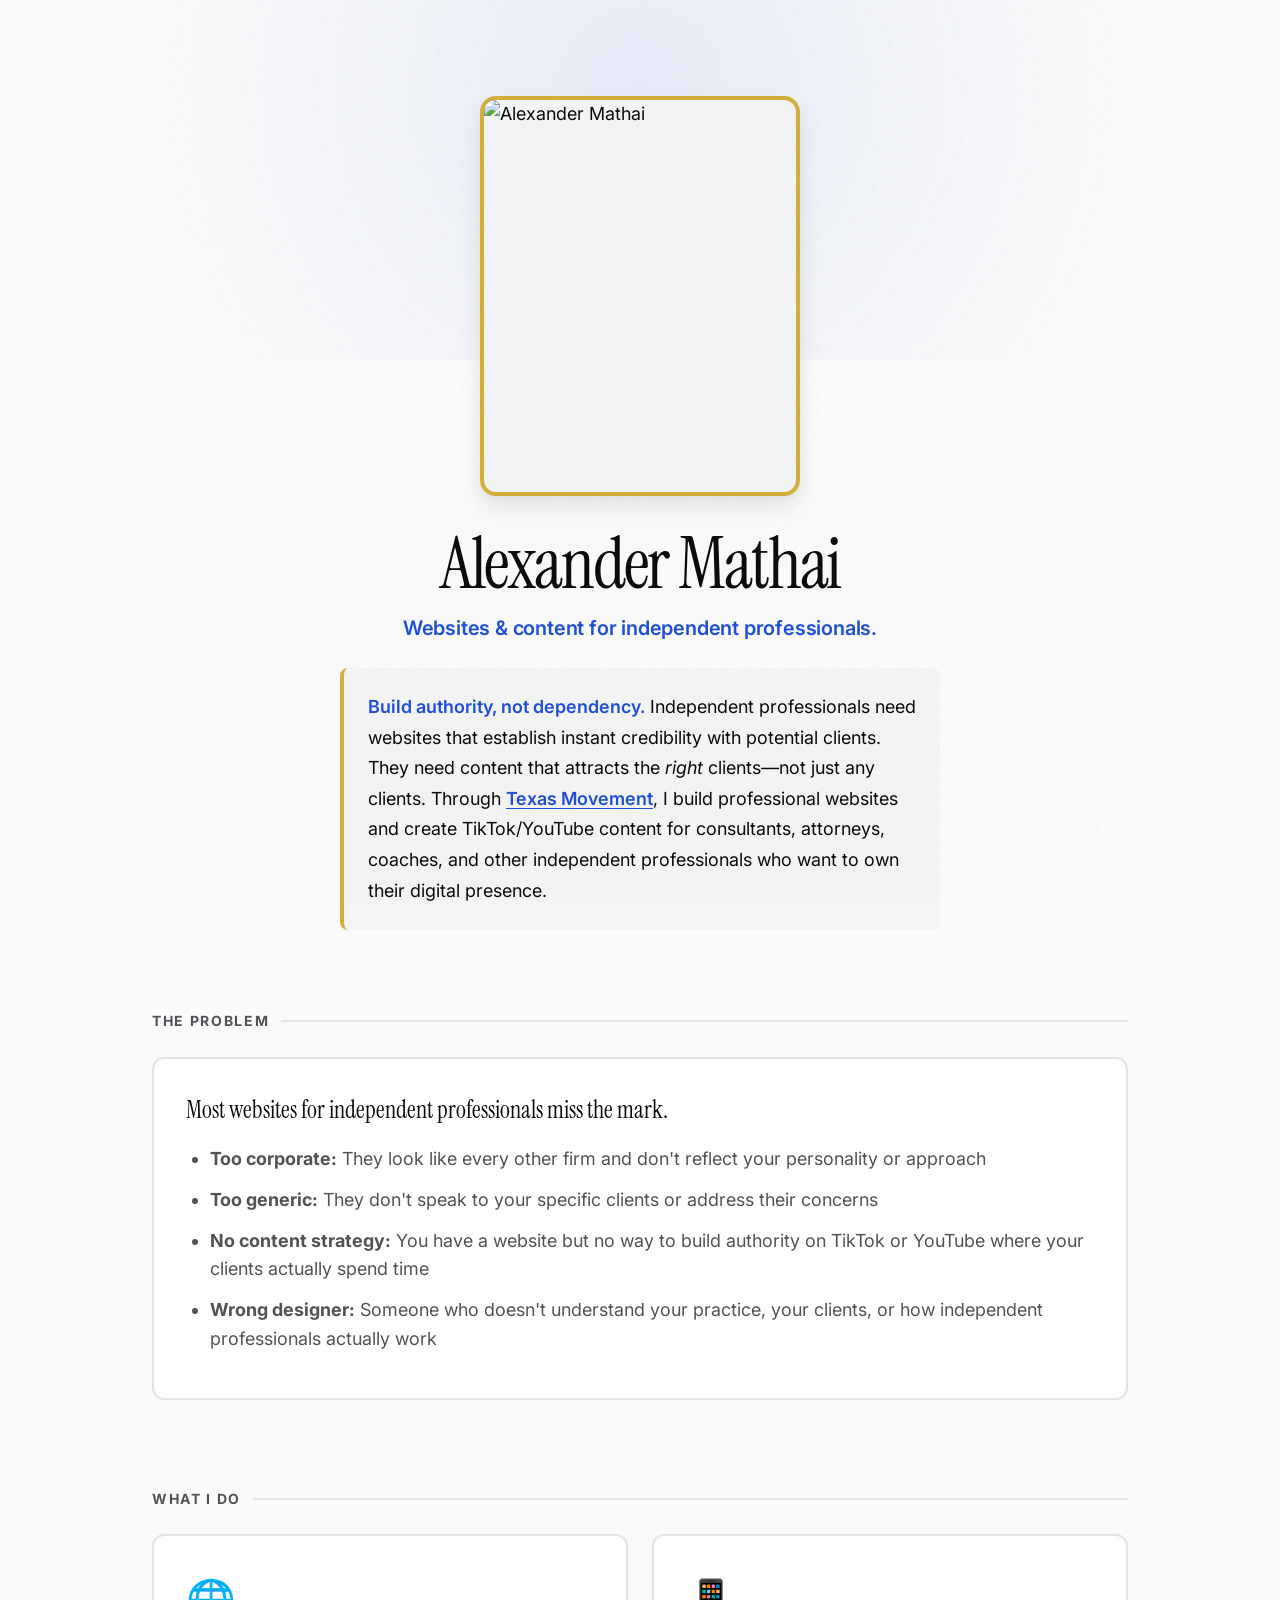
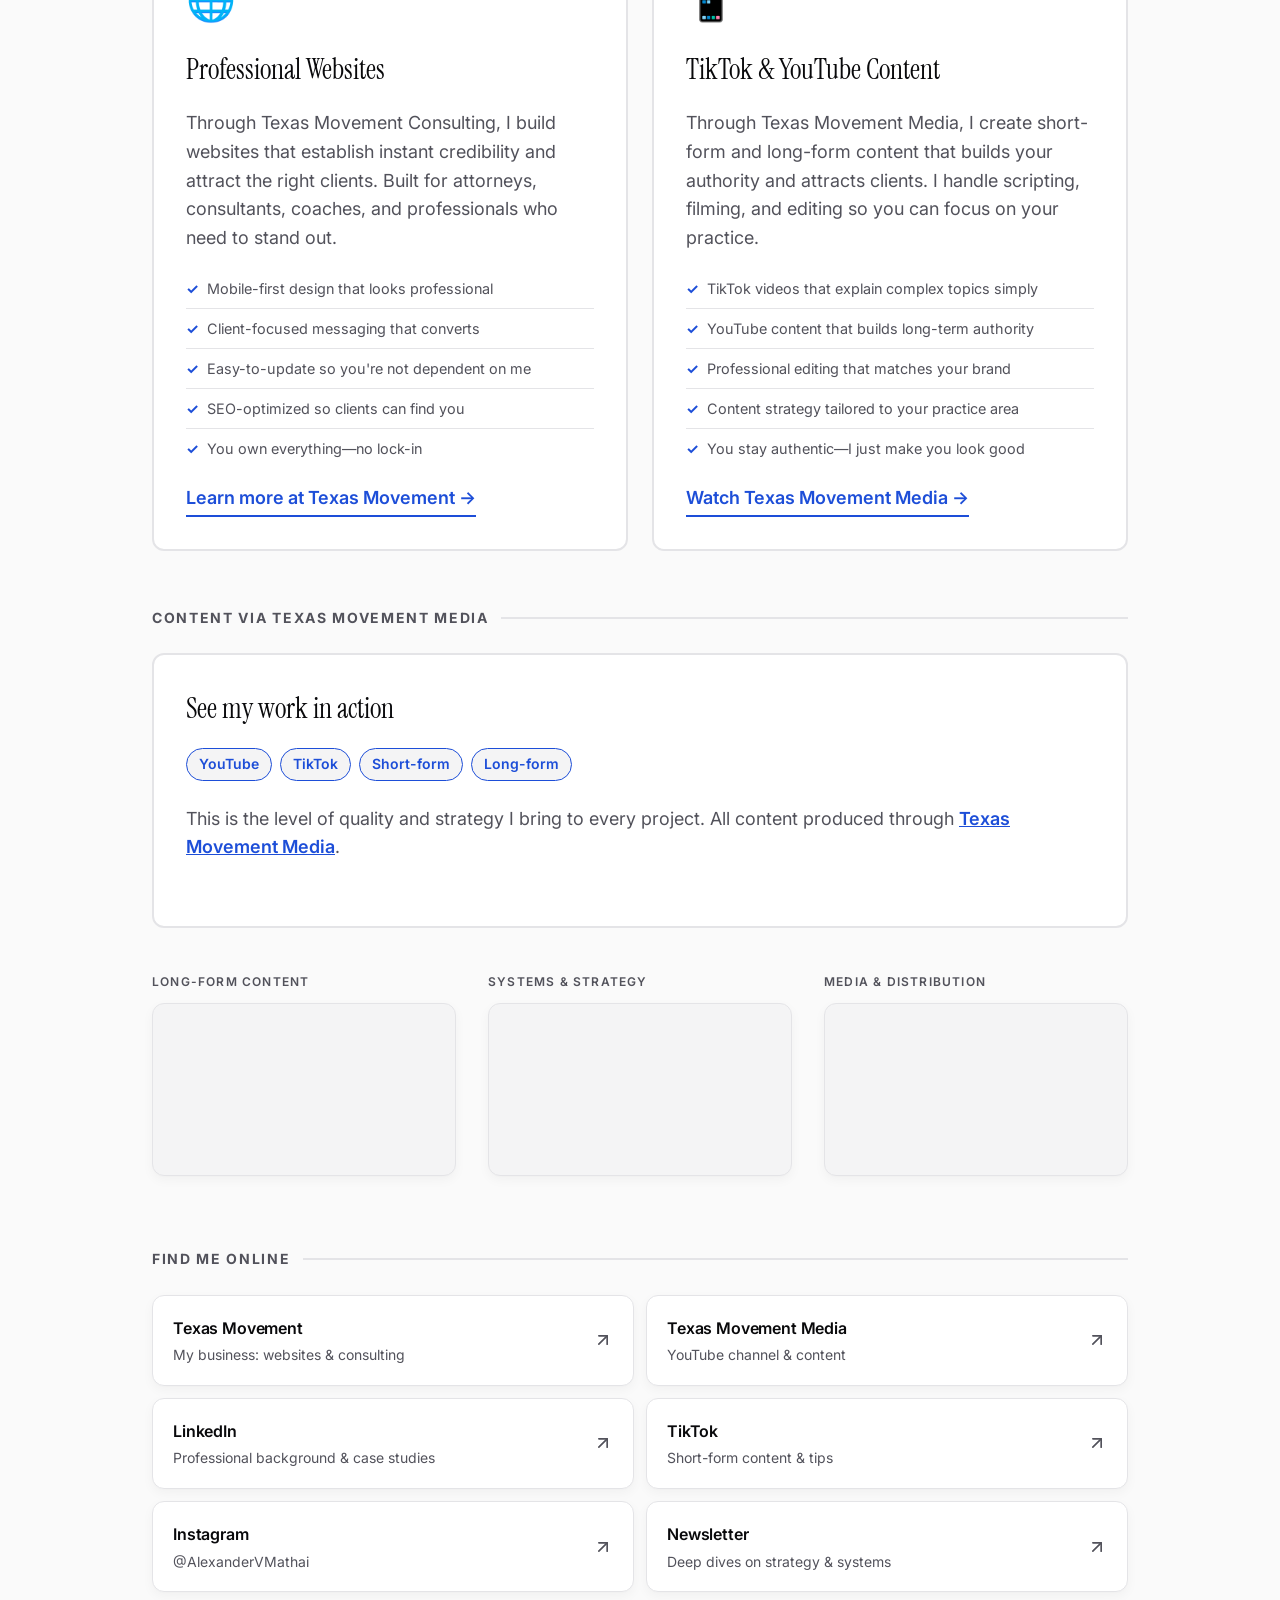
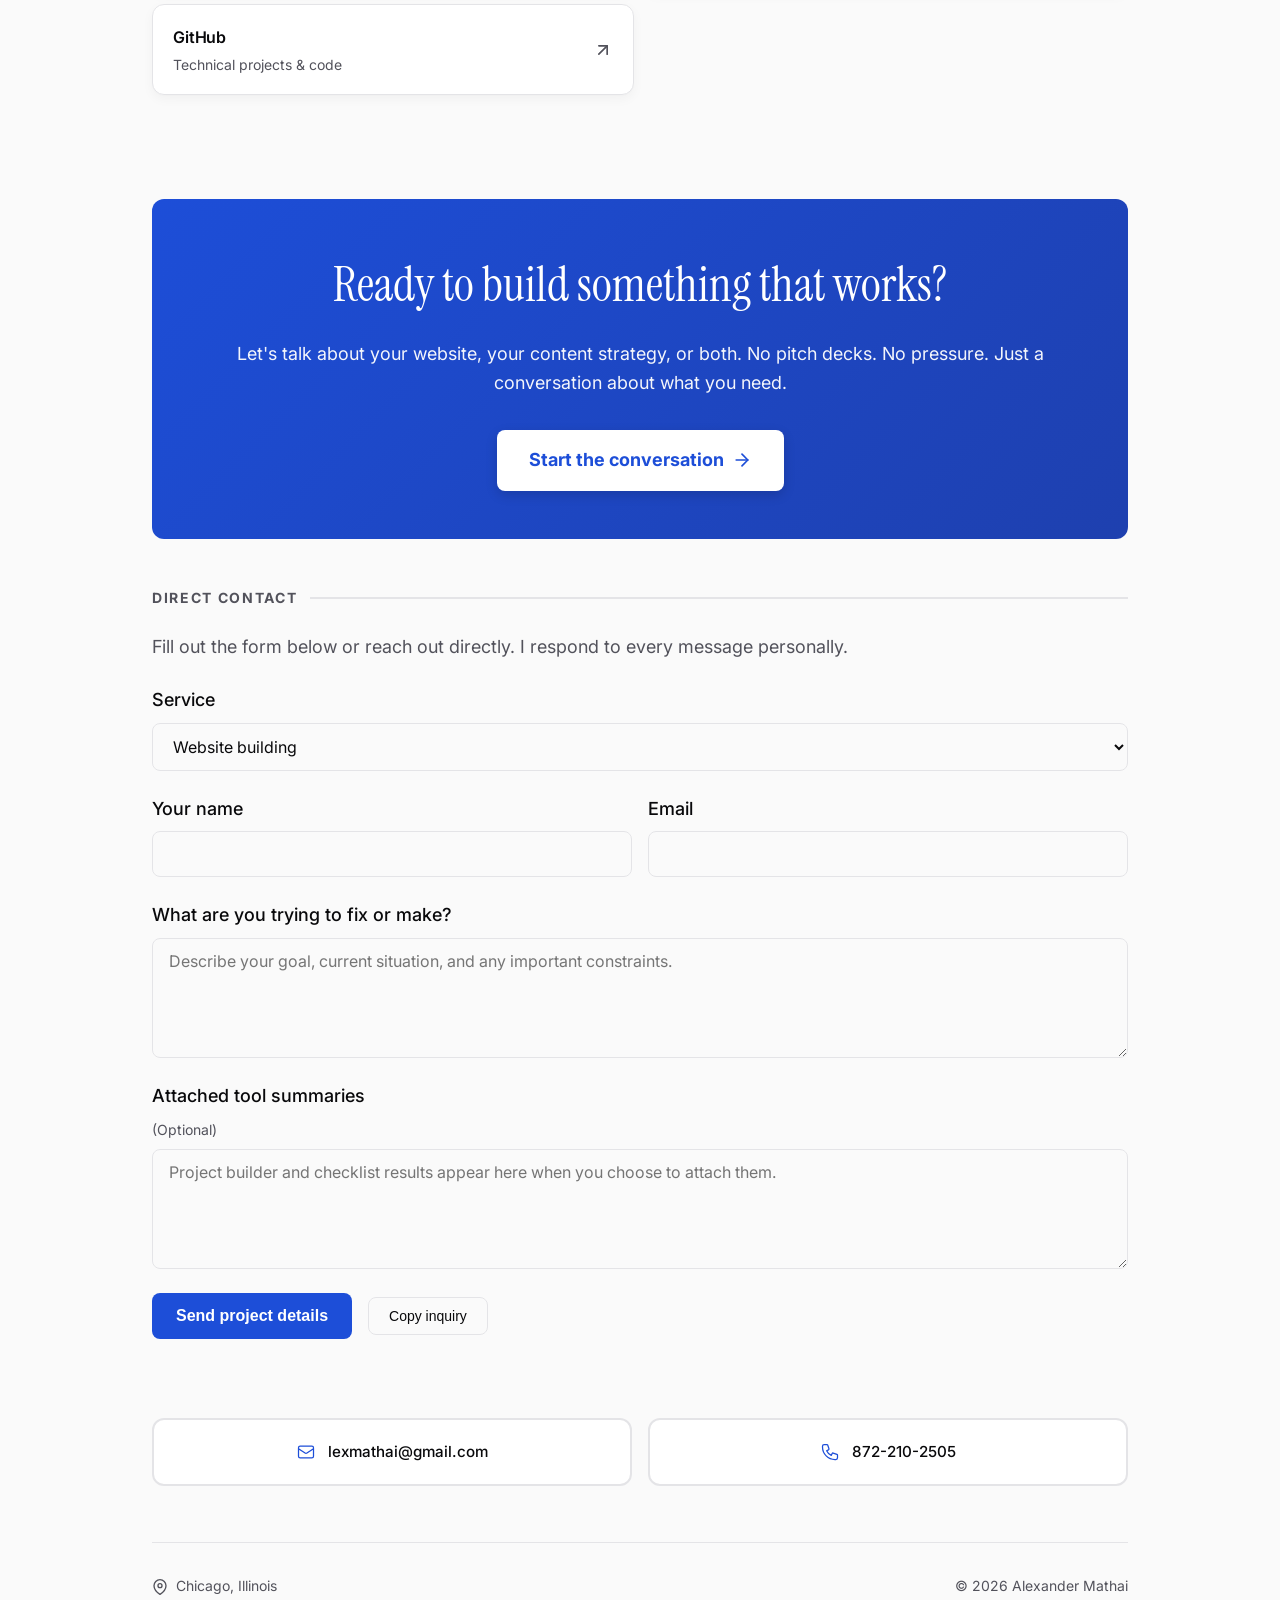
==== index.html @ e0596a89 "Update index.html" ====
<!doctype html>
<html lang="en">
<head>
  <meta charset="utf-8">
  <meta name="viewport" content="width=device-width, initial-scale=1.0, maximum-scale=5.0">
  <title>Alexander Mathai | Websites & Content for Independent Professionals</title>
  <meta name="description" content="I build websites and create TikTok/YouTube content for independent professionals who want to attract the right clients and build authentic authority online.">
  <link rel="canonical" href="https://alexandermathai.com/">
  
  <!-- Theme Colors -->
  <meta name="theme-color" content="#f4f4f5" media="(prefers-color-scheme: light)">
  <meta name="theme-color" content="#09090b" media="(prefers-color-scheme: dark)">

  <!-- Open Graph / Facebook -->
  <meta property="og:type" content="profile">
  <meta property="og:title" content="Alexander Mathai | Websites & Content for Independent Professionals">
  <meta property="og:description" content="I help independent professionals build credible websites and create content that attracts the right clients.">
  <meta property="og:url" content="https://alexandermathai.com/">
  <meta property="og:image" content="https://alexandermathai.com/images/og-image.jpg">
  <meta property="profile:first_name" content="Alexander">
  <meta property="profile:last_name" content="Mathai">
  
  <!-- Twitter -->
  <meta name="twitter:card" content="summary_large_image">
  <meta name="twitter:title" content="Alexander Mathai | Websites & Content for Independent Professionals">
  <meta name="twitter:description" content="I help independent professionals build credible websites and create content that attracts the right clients.">
  <meta name="twitter:image" content="https://alexandermathai.com/images/og-image.jpg">

  <!-- Favicon -->
  <link rel="icon" type="image/svg+xml" href="data:image/svg+xml,%3Csvg xmlns='http://www.w3.org/2000/svg' viewBox='0 0 64 64'%3E%3Crect width='64' height='64' fill='%231d4ed8'/%3E%3Ctext x='32' y='46' font-size='40' text-anchor='middle' fill='white' font-family='Georgia,serif'%3EA%3C/text%3E%3C/svg%3E">

  <!-- Premium Typography -->
  <link rel="preconnect" href="https://fonts.googleapis.com">
  <link rel="preconnect" href="https://fonts.gstatic.com" crossorigin>
  <link href="https://fonts.googleapis.com/css2?family=Instrument+Serif:ital@0;1&family=Inter:wght@400;500;600;700&display=swap" rel="stylesheet">

  <!-- JSON-LD Structured Data for SEO -->
  <script type="application/ld+json">
  {
    "@context": "https://schema.org",
    "@type": "Person",
    "name": "Alexander Mathai",
    "alternateName": "Lex Mathai",
    "jobTitle": "Web Designer & Content Creator",
    "worksFor": {
      "@type": "Organization",
      "name": "Texas Movement International",
      "url": "https://texasmovement.com/"
    },
    "description": "I build websites and create TikTok/YouTube content for independent professionals who want to own their digital presence.",
    "email": "mailto:lexmathai@gmail.com",
    "telephone": "+1-872-210-2505",
    "url": "https://alexandermathai.com/",
    "image": "https://alexandermathai.com/images/headshot.jpg",
    "sameAs": [
      "https://texasmovement.com/",
      "https://www.linkedin.com/in/alexandermathai",
      "https://github.com/lexmathai",
      "https://www.instagram.com/AlexanderVMathai",
      "https://www.tiktok.com/@AlexanderVMathai",
      "https://www.youtube.com/@TexasMovementMedia",
      "https://texasmovement.substack.com"
    ],
    "knowsAbout": ["Web Design", "Content Creation", "TikTok", "YouTube", "Professional Branding", "Digital Strategy"],
    "address": {
      "@type": "PostalAddress",
      "addressLocality": "Chicago",
      "addressRegion": "Illinois",
      "addressCountry": "US"
    }
  }
  </script>

  <style>
    :root {
      color-scheme: light dark;
      --bg: #fafafa;
      --bg-subtle: #f4f4f5;
      --ink: #09090b;
      --muted: #52525b;
      --accent: #1d4ed8;
      --accent-glow: rgba(29, 78, 216, 0.08);
      --rule: #e4e4e7;
      --card-bg: #ffffff;
      --shadow: 0 1px 2px rgba(0,0,0,0.02), 0 4px 12px rgba(0,0,0,0.04);
      --shadow-hover: 0 4px 8px rgba(0,0,0,0.04), 0 12px 24px rgba(0,0,0,0.08);
      --gold: #d4af37;
      --success: #16a34a;
      --error: #dc2626;
    }

    @media (prefers-color-scheme: dark) {
      :root {
        --bg: #09090b;
        --bg-subtle: #18181b;
        --ink: #fafafa;
        --muted: #a1a1aa;
        --accent: #3b82f6;
        --accent-glow: rgba(59, 130, 246, 0.15);
        --rule: #27272a;
        --card-bg: #18181b;
        --shadow: 0 1px 2px rgba(0,0,0,0.2), 0 4px 12px rgba(0,0,0,0.4);
        --shadow-hover: 0 4px 8px rgba(0,0,0,0.3), 0 12px 24px rgba(0,0,0,0.5);
        --success: #22c55e;
        --error: #ef4444;
      }
    }

    * { box-sizing: border-box; }
    
    html { 
      -webkit-text-size-adjust: 100%; 
      scroll-behavior: smooth; 
    }
    
    body {
      margin: 0;
      background: var(--bg);
      color: var(--ink);
      font-family: 'Inter', system-ui, -apple-system, sans-serif;
      font-size: 1.125rem;
      line-height: 1.6;
      -webkit-font-smoothing: antialiased;
      -moz-osx-font-smoothing: grayscale;
      position: relative;
    }

    body::before {
      content: "";
      position: fixed;
      top: -20%;
      left: 50%;
      transform: translateX(-50%);
      width: 100vw;
      height: 60vh;
      background: radial-gradient(circle at center, var(--accent-glow) 0%, transparent 70%);
      pointer-events: none;
      z-index: -2;
    }

    body::after {
      content: "";
      position: fixed;
      top: 0;
      left: 0;
      width: 100%;
      height: 100%;
      background-image: url("data:image/svg+xml,%3Csvg viewBox='0 0 200 200' xmlns='http://www.w3.org/2000/svg'%3E%3Cfilter id='noiseFilter'%3E%3CfeTurbulence type='fractalNoise' baseFrequency='0.8' numOctaves='3' stitchTiles='stitch'/%3E%3C/filter%3E%3Crect width='100%25' height='100%25' filter='url(%23noiseFilter)'/%3E%3C/svg%3E");
      pointer-events: none;
      z-index: 9999;
      opacity: 0.035;
    }

    main {
      max-width: 64rem;
      min-height: 100svh;
      margin: 0 auto;
      padding: clamp(3rem, 10vw, 6rem) 1.5rem 4rem;
      display: flex;
      flex-direction: column;
    }

    .profile-photo-container {
      margin-bottom: 2rem;
      display: flex;
      justify-content: center;
    }

    .profile-photo {
      width: 320px;
      height: 400px;
      object-fit: cover;
      border-radius: 16px;
      box-shadow: var(--shadow-hover);
      border: 4px solid var(--gold);
      transition: transform 0.3s ease, border-color 0.3s ease;
      background: var(--bg-subtle);
    }

    .profile-photo:hover {
      transform: translateY(-5px);
      border-color: var(--accent);
    }

    .animate-in {
      opacity: 0;
      transform: translateY(24px);
      animation: fadeInUp 0.8s cubic-bezier(0.2, 0.8, 0.2, 1) forwards;
    }
    .delay-1 { animation-delay: 0.1s; }
    .delay-2 { animation-delay: 0.2s; }
    .delay-3 { animation-delay: 0.3s; }
    .delay-4 { animation-delay: 0.4s; }

    @keyframes fadeInUp {
      to {
        opacity: 1;
        transform: translateY(0);
      }
    }

    header { margin-bottom: 3rem; text-align: center; }
    
    h1 {
      margin: 0 0 0.75rem;
      font-family: 'Instrument Serif', Georgia, serif;
      font-size: clamp(3rem, 10vw, 4.5rem);
      line-height: 1;
      letter-spacing: -0.03em;
      font-weight: 400;
      color: var(--ink);
    }
    
    .tagline { 
      margin: 0 auto 1.5rem; 
      color: var(--accent); 
      font-weight: 600;
      font-size: 1.25rem;
      letter-spacing: -0.01em;
      max-width: 600px;
    }
    
    .intro { 
      position: relative;
      padding: 1.5rem;
      border-left: 4px solid var(--gold);
      margin: 0 auto 2rem;
      color: var(--ink);
      font-size: 1.125rem;
      line-height: 1.7;
      max-width: 600px;
      text-align: left;
      background: var(--bg-subtle);
      border-radius: 8px;
    }
    
    .intro strong {
      color: var(--accent);
      font-weight: 600;
    }
    
    .intro a {
      color: var(--accent);
      font-weight: 600;
      text-decoration: underline;
      text-underline-offset: 3px;
    }
    
    section { margin-bottom: 3.5rem; }
    
    .section-title {
      font-family: 'Inter', system-ui, -apple-system, sans-serif;
      font-size: 0.875rem;
      text-transform: uppercase;
      letter-spacing: 0.12em;
      color: var(--muted);
      margin: 0 0 1.5rem;
      font-weight: 700;
      display: flex;
      align-items: center;
      gap: 0.75rem;
    }
    
    .section-title::after {
      content: "";
      flex: 1;
      height: 2px;
      background: var(--rule);
    }
    
    .problem-statement {
      background: var(--card-bg);
      border: 2px solid var(--rule);
      border-radius: 12px;
      padding: 2rem;
      margin-bottom: 2rem;
    }
    
    .problem-statement h3 {
      margin: 0 0 1rem;
      font-size: 1.5rem;
      font-family: 'Instrument Serif', Georgia, serif;
      font-weight: 400;
    }
    
    .problem-statement ul {
      margin: 0;
      padding-left: 1.5rem;
      color: var(--muted);
    }
    
    .problem-statement li {
      margin-bottom: 0.75rem;
      line-height: 1.6;
    }

    .link-group {
      display: flex;
      flex-direction: column;
      gap: 0.75rem;
    }

    @media (min-width: 640px) {
      .social-grid {
        display: grid;
        grid-template-columns: repeat(2, 1fr);
        gap: 0.75rem;
      }
    }
    
    .link-card {
      position: relative;
      display: flex;
      align-items: center;
      justify-content: space-between;
      background: var(--card-bg);
      border: 1px solid var(--rule);
      border-radius: 12px;
      padding: 1.25rem;
      text-decoration: none;
      color: var(--ink);
      box-shadow: var(--shadow);
      transition: all 0.3s cubic-bezier(0.25, 0.46, 0.45, 0.94);
      overflow: hidden;
    }
    
    .link-card::before {
      content: "";
      position: absolute;
      top: 0;
      left: 0;
      width: 100%;
      height: 100%;
      background: linear-gradient(90deg, transparent, rgba(255,255,255,0.04), transparent);
      transform: translateX(-100%);
      transition: transform 0.6s ease;
    }
    
    .link-card:hover {
      transform: translateY(-3px);
      border-color: var(--accent);
      box-shadow: var(--shadow-hover);
    }
    
    .link-card:hover::before {
      transform: translateX(100%);
    }
    
    .link-card:focus-visible {
      outline: 2px solid var(--accent);
      outline-offset: 3px;
    }
    
    .link-card-content {
      display: flex;
      flex-direction: column;
      gap: 0.25rem;
    }
    
    .link-card-title {
      font-weight: 600;
      font-size: 1rem;
      letter-spacing: -0.01em;
    }
    
    .link-card-desc {
      font-size: 0.875rem;
      color: var(--muted);
      line-height: 1.4;
    }
    
    .link-card-arrow {
      color: var(--muted);
      transition: all 0.3s cubic-bezier(0.25, 0.46, 0.45, 0.94);
      flex-shrink: 0;
    }
    
    .link-card:hover .link-card-arrow {
      color: var(--accent);
      transform: translate(4px, -4px);
    }

    /* Services Grid */
    .services-grid {
      display: grid;
      grid-template-columns: 1fr;
      gap: 1.5rem;
    }

    @media (min-width: 768px) {
      .services-grid {
        grid-template-columns: repeat(2, 1fr);
      }
    }

    .service-card {
      background: var(--card-bg);
      border: 2px solid var(--rule);
      border-radius: 12px;
      padding: 2rem;
      transition: all 0.3s ease;
    }

    .service-card:hover {
      border-color: var(--accent);
      transform: translateY(-4px);
      box-shadow: var(--shadow-hover);
    }

    .service-icon {
      font-size: 2.5rem;
      margin-bottom: 1rem;
    }

    .service-card h3 {
      font-family: 'Instrument Serif', Georgia, serif;
      font-size: 1.75rem;
      margin: 0 0 1rem;
      color: var(--ink);
      font-weight: 400;
    }

    .service-card p {
      color: var(--muted);
      line-height: 1.6;
      margin: 0 0 1rem;
    }

    .service-features {
      list-style: none;
      padding: 0;
      margin: 1rem 0 0;
    }

    .service-features li {
      padding: 0.5rem 0;
      border-bottom: 1px solid var(--rule);
      font-size: 0.9rem;
      color: var(--muted);
      display: flex;
      align-items: flex-start;
      gap: 0.5rem;
    }

    .service-features li:last-child {
      border-bottom: none;
    }

    .service-features li::before {
      content: "✓";
      color: var(--accent);
      font-weight: 700;
      flex-shrink: 0;
    }

    .service-link {
      display: inline-block;
      margin-top: 1rem;
      color: var(--accent);
      font-weight: 600;
      text-decoration: none;
      border-bottom: 2px solid var(--accent);
      padding-bottom: 2px;
      transition: all 0.2s ease;
    }

    .service-link:hover {
      color: var(--ink);
      border-color: var(--ink);
    }

    /* Content Showcase */
    .content-showcase {
      background: var(--card-bg);
      border: 2px solid var(--rule);
      border-radius: 12px;
      padding: 2rem;
      margin-bottom: 2rem;
    }

    .content-showcase h3 {
      font-family: 'Instrument Serif', Georgia, serif;
      font-size: 1.75rem;
      margin: 0 0 1rem;
      font-weight: 400;
    }

    .platform-tags {
      display: flex;
      gap: 0.5rem;
      flex-wrap: wrap;
      margin-bottom: 1.5rem;
    }

    .platform-tag {
      background: var(--bg-subtle);
      color: var(--accent);
      padding: 0.25rem 0.75rem;
      border-radius: 20px;
      font-size: 0.875rem;
      font-weight: 600;
      border: 1px solid var(--accent);
    }

    /* Playlist Grid Styles */
    .playlist-grid {
      display: grid;
      grid-template-columns: 1fr;
      gap: 2rem;
      margin-bottom: 1rem;
    }

    @media (min-width: 900px) {
      .playlist-grid {
        grid-template-columns: repeat(3, 1fr);
      }
    }

    .playlist-card {
      display: flex;
      flex-direction: column;
    }

    .archive-label {
      font-size: 0.75rem;
      text-transform: uppercase;
      letter-spacing: 0.1em;
      color: var(--muted);
      font-weight: 600;
      margin-bottom: 0.75rem;
    }

    .video-wrapper {
      position: relative;
      padding-bottom: 56.25%;
      height: 0;
      overflow: hidden;
      border: 1px solid var(--rule);
      border-radius: 12px;
      background: var(--bg-subtle);
      box-shadow: var(--shadow);
    }

    .video-wrapper iframe {
      position: absolute;
      top: 0;
      left: 0;
      width: 100%;
      height: 100%;
      border: 0;
    }

    .contact-grid {
      display: grid;
      grid-template-columns: 1fr;
      gap: 1rem;
    }
    
    @media (min-width: 480px) {
      .contact-grid {
        grid-template-columns: 1fr 1fr;
      }
    }
    
    .contact-item {
      display: flex;
      align-items: center;
      justify-content: center;
      gap: 0.75rem;
      background: var(--card-bg);
      border: 2px solid var(--rule);
      border-radius: 12px;
      padding: 1.25rem 1rem;
      text-decoration: none;
      color: var(--ink);
      font-size: 0.95rem;
      font-weight: 500;
      transition: all 0.2s ease;
      text-align: center;
    }
    
    .contact-item:hover {
      border-color: var(--accent);
      background: var(--bg-subtle);
      transform: translateY(-2px);
      box-shadow: var(--shadow);
    }
    
    .contact-item svg {
      width: 20px;
      height: 20px;
      color: var(--accent);
      flex-shrink: 0;
    }

    .cta-section {
      background: linear-gradient(135deg, var(--accent), #1e40af);
      color: white;
      border-radius: 12px;
      padding: 3rem 2rem;
      text-align: center;
      margin: 3rem 0;
    }

    .cta-section h2 {
      font-family: 'Instrument Serif', Georgia, serif;
      font-size: clamp(2rem, 6vw, 3rem);
      margin: 0 0 1rem;
      font-weight: 400;
    }

    .cta-section p {
      font-size: 1.125rem;
      margin: 0 0 2rem;
      opacity: 0.95;
    }

    .cta-button {
      display: inline-flex;
      align-items: center;
      justify-content: center;
      gap: 0.5rem;
      background: white;
      color: var(--accent);
      padding: 1rem 2rem;
      border-radius: 8px;
      text-decoration: none;
      font-weight: 700;
      font-size: 1.125rem;
      transition: all 0.3s ease;
      box-shadow: 0 4px 12px rgba(0,0,0,0.15);
    }

    .cta-button:hover {
      transform: translateY(-2px);
      box-shadow: 0 6px 20px rgba(0,0,0,0.25);
    }

    footer { 
      margin-top: auto; 
      padding-top: 2rem;
      border-top: 1px solid var(--rule);
      color: var(--muted); 
      font-size: 0.875rem;
      display: flex;
      justify-content: space-between;
      align-items: center;
      flex-wrap: wrap;
      gap: 1rem;
    }
    
    footer span {
      display: flex;
      align-items: center;
      gap: 0.5rem;
    }

    /* Form specific styles */
    form {
      display: grid;
      gap: 1.5rem;
      max-width: 100%;
    }
    
    label {
      display: grid;
      gap: 0.5rem;
      font-weight: 500;
      color: var(--ink);
    }
    
    input, select, textarea {
      width: 100%;
      padding: 0.75rem 1rem;
      border: 1px solid var(--rule);
      border-radius: 8px;
      background: var(--bg);
      color: var(--ink);
      font-family: inherit;
      font-size: 1rem;
      transition: border-color 0.2s ease, box-shadow 0.2s ease;
    }
    
    input:focus, select:focus, textarea:focus {
      outline: none;
      border-color: var(--accent);
      box-shadow: 0 0 0 3px var(--accent-glow);
    }
    
    textarea {
      min-height: 120px;
      resize: vertical;
    }

    button[type="submit"] {
      padding: 0.875rem 1.5rem;
      background: var(--accent);
      color: white;
      border: none;
      border-radius: 8px;
      font-weight: 600;
      font-size: 1rem;
      cursor: pointer;
      transition: background 0.2s ease, transform 0.1s ease;
    }

    button[type="submit"]:hover:not(:disabled) {
      background: #1e40af;
    }

    button[type="submit"]:active:not(:disabled) {
      transform: translateY(1px);
    }

    button[type="submit"]:disabled {
      opacity: 0.7;
      cursor: not-allowed;
    }

    .btn-secondary {
      padding: 0.625rem 1.25rem;
      background: transparent;
      color: var(--ink);
      border: 1px solid var(--rule);
      border-radius: 8px;
      font-weight: 500;
      font-size: 0.875rem;
      cursor: pointer;
      transition: all 0.2s ease;
    }

    .btn-secondary:hover {
      background: var(--bg-subtle);
      border-color: var(--muted);
    }
  </style>
</head>
<body>
<main>
  <div class="profile-photo-container animate-in delay-1">
    <img src="images/headshot-1.jpg" alt="Alexander Mathai" class="profile-photo">
  </div>

  <header class="animate-in delay-2">
    <h1>Alexander Mathai</h1>
    <p class="tagline">Websites & content for independent professionals.</p>
    <div class="intro">
      <strong>Build authority, not dependency.</strong> Independent professionals need websites that establish instant credibility with potential clients. They need content that attracts the <em>right</em> clients—not just any clients. Through <a href="https://texasmovement.com">Texas Movement</a>, I build professional websites and create TikTok/YouTube content for consultants, attorneys, coaches, and other independent professionals who want to own their digital presence.
    </div>
  </header>

  <section class="animate-in delay-3">
    <h2 class="section-title">The Problem</h2>
    <div class="problem-statement">
      <h3>Most websites for independent professionals miss the mark.</h3>
      <ul>
        <li><strong>Too corporate:</strong> They look like every other firm and don't reflect your personality or approach</li>
        <li><strong>Too generic:</strong> They don't speak to your specific clients or address their concerns</li>
        <li><strong>No content strategy:</strong> You have a website but no way to build authority on TikTok or YouTube where your clients actually spend time</li>
        <li><strong>Wrong designer:</strong> Someone who doesn't understand your practice, your clients, or how independent professionals actually work</li>
      </ul>
    </div>
  </section>

  <section class="animate-in delay-3">
    <h2 class="section-title">What I Do</h2>
    <div class="services-grid">
      <div class="service-card">
        <div class="service-icon">🌐</div>
        <h3>Professional Websites</h3>
        <p>Through Texas Movement Consulting, I build websites that establish instant credibility and attract the right clients. Built for attorneys, consultants, coaches, and professionals who need to stand out.</p>
        <ul class="service-features">
          <li>Mobile-first design that looks professional</li>
          <li>Client-focused messaging that converts</li>
          <li>Easy-to-update so you're not dependent on me</li>
          <li>SEO-optimized so clients can find you</li>
          <li>You own everything—no lock-in</li>
        </ul>
        <a href="https://texasmovement.com" class="service-link" target="_blank" rel="noopener noreferrer">Learn more at Texas Movement →</a>
      </div>

      <div class="service-card">
        <div class="service-icon">📱</div>
        <h3>TikTok & YouTube Content</h3>
        <p>Through Texas Movement Media, I create short-form and long-form content that builds your authority and attracts clients. I handle scripting, filming, and editing so you can focus on your practice.</p>
        <ul class="service-features">
          <li>TikTok videos that explain complex topics simply</li>
          <li>YouTube content that builds long-term authority</li>
          <li>Professional editing that matches your brand</li>
          <li>Content strategy tailored to your practice area</li>
          <li>You stay authentic—I just make you look good</li>
        </ul>
        <a href="https://www.youtube.com/@TexasMovementMedia" class="service-link" target="_blank" rel="noopener noreferrer">Watch Texas Movement Media →</a>
      </div>
    </div>
  </section>

  <section class="animate-in delay-3">
    <h2 class="section-title">Content via Texas Movement Media</h2>
    <div class="content-showcase">
      <h3>See my work in action</h3>
      <div class="platform-tags">
        <span class="platform-tag">YouTube</span>
        <span class="platform-tag">TikTok</span>
        <span class="platform-tag">Short-form</span>
        <span class="platform-tag">Long-form</span>
      </div>
      <p style="color: var(--muted); margin-bottom: 2rem;">This is the level of quality and strategy I bring to every project. All content produced through <a href="https://www.youtube.com/@TexasMovementMedia" style="color: var(--accent); font-weight: 600;">Texas Movement Media</a>.</p>
    </div>
    
    <div class="playlist-grid">
      <div class="playlist-card">
        <p class="archive-label">Long-form Content</p>
        <div class="video-wrapper">
          <iframe 
            src="https://www.youtube-nocookie.com/embed/WvlaWG2Oi-k?list=PLfuA6emw6UmxLB43itgFOb0JnXdUwBAHV" 
            title="Long-form Content Examples" 
            frameborder="0" 
            allow="accelerometer; autoplay; clipboard-write; encrypted-media; gyroscope; picture-in-picture; web-share" 
            allowfullscreen 
            loading="lazy">
          </iframe>
        </div>
      </div>

      <div class="playlist-card">
        <p class="archive-label">Systems & Strategy</p>
        <div class="video-wrapper">
          <iframe 
            src="https://www.youtube-nocookie.com/embed/5u33Y2hljYY?list=PLfuA6emw6UmzTXWCqT2PDfU2r8285TBY8" 
            title="Systems & Strategy Content" 
            frameborder="0" 
            allow="accelerometer; autoplay; clipboard-write; encrypted-media; gyroscope; picture-in-picture; web-share" 
            allowfullscreen 
            loading="lazy">
          </iframe>
        </div>
      </div>

      <div class="playlist-card">
        <p class="archive-label">Media & Distribution</p>
        <div class="video-wrapper">
          <iframe 
            src="https://www.youtube-nocookie.com/embed/nWA1A1PN9rA?list=PLfuA6emw6UmzgkJlNTndJpLaRwHoRf_l2" 
            title="Media & Distribution Examples" 
            frameborder="0" 
            allow="accelerometer; autoplay; clipboard-write; encrypted-media; gyroscope; picture-in-picture; web-share" 
            allowfullscreen 
            loading="lazy">
          </iframe>
        </div>
      </div>
    </div>
  </section>

  <section class="animate-in delay-3">
    <h2 class="section-title">Find Me Online</h2>
    <div class="link-group social-grid">
      <a href="https://texasmovement.com" class="link-card" target="_blank" rel="noopener noreferrer" title="Texas Movement">
        <div class="link-card-content">
          <span class="link-card-title">Texas Movement</span>
          <span class="link-card-desc">My business: websites & consulting</span>
        </div>
        <svg class="link-card-arrow" xmlns="http://www.w3.org/2000/svg" width="20" height="20" viewBox="0 0 24 24" fill="none" stroke="currentColor" stroke-width="2" stroke-linecap="round" stroke-linejoin="round"><line x1="7" y1="17" x2="17" y2="7"></line><polyline points="7 7 17 7 17 17"></polyline></svg>
      </a>
      <a href="https://www.youtube.com/@TexasMovementMedia" class="link-card" target="_blank" rel="noopener noreferrer" title="Texas Movement Media">
        <div class="link-card-content">
          <span class="link-card-title">Texas Movement Media</span>
          <span class="link-card-desc">YouTube channel & content</span>
        </div>
        <svg class="link-card-arrow" xmlns="http://www.w3.org/2000/svg" width="20" height="20" viewBox="0 0 24 24" fill="none" stroke="currentColor" stroke-width="2" stroke-linecap="round" stroke-linejoin="round"><line x1="7" y1="17" x2="17" y2="7"></line><polyline points="7 7 17 7 17 17"></polyline></svg>
      </a>
      <a href="https://www.linkedin.com/in/alexandermathai" class="link-card" target="_blank" rel="noopener noreferrer" title="LinkedIn Profile">
        <div class="link-card-content">
          <span class="link-card-title">LinkedIn</span>
          <span class="link-card-desc">Professional background & case studies</span>
        </div>
        <svg class="link-card-arrow" xmlns="http://www.w3.org/2000/svg" width="20" height="20" viewBox="0 0 24 24" fill="none" stroke="currentColor" stroke-width="2" stroke-linecap="round" stroke-linejoin="round"><line x1="7" y1="17" x2="17" y2="7"></line><polyline points="7 7 17 7 17 17"></polyline></svg>
      </a>
      <a href="https://www.tiktok.com/@AlexanderVMathai" class="link-card" target="_blank" rel="noopener noreferrer" title="TikTok">
        <div class="link-card-content">
          <span class="link-card-title">TikTok</span>
          <span class="link-card-desc">Short-form content & tips</span>
        </div>
        <svg class="link-card-arrow" xmlns="http://www.w3.org/2000/svg" width="20" height="20" viewBox="0 0 24 24" fill="none" stroke="currentColor" stroke-width="2" stroke-linecap="round" stroke-linejoin="round"><line x1="7" y1="17" x2="17" y2="7"></line><polyline points="7 7 17 7 17 17"></polyline></svg>
      </a>
      <a href="https://www.instagram.com/AlexanderVMathai" class="link-card" target="_blank" rel="noopener noreferrer" title="Instagram">
        <div class="link-card-content">
          <span class="link-card-title">Instagram</span>
          <span class="link-card-desc">@AlexanderVMathai</span>
        </div>
        <svg class="link-card-arrow" xmlns="http://www.w3.org/2000/svg" width="20" height="20" viewBox="0 0 24 24" fill="none" stroke="currentColor" stroke-width="2" stroke-linecap="round" stroke-linejoin="round"><line x1="7" y1="17" x2="17" y2="7"></line><polyline points="7 7 17 7 17 17"></polyline></svg>
      </a>
      <a href="https://texasmovement.substack.com" class="link-card" target="_blank" rel="noopener noreferrer" title="Newsletter">
        <div class="link-card-content">
          <span class="link-card-title">Newsletter</span>
          <span class="link-card-desc">Deep dives on strategy & systems</span>
        </div>
        <svg class="link-card-arrow" xmlns="http://www.w3.org/2000/svg" width="20" height="20" viewBox="0 0 24 24" fill="none" stroke="currentColor" stroke-width="2" stroke-linecap="round" stroke-linejoin="round"><line x1="7" y1="17" x2="17" y2="7"></line><polyline points="7 7 17 7 17 17"></polyline></svg>
      </a>
      <a href="https://github.com/lexmathai" class="link-card" target="_blank" rel="noopener noreferrer" title="GitHub">
        <div class="link-card-content">
          <span class="link-card-title">GitHub</span>
          <span class="link-card-desc">Technical projects & code</span>
        </div>
        <svg class="link-card-arrow" xmlns="http://www.w3.org/2000/svg" width="20" height="20" viewBox="0 0 24 24" fill="none" stroke="currentColor" stroke-width="2" stroke-linecap="round" stroke-linejoin="round"><line x1="7" y1="17" x2="17" y2="7"></line><polyline points="7 7 17 7 17 17"></polyline></svg>
      </a>
    </div>
  </section>

  <div class="cta-section animate-in delay-3">
    <h2>Ready to build something that works?</h2>
    <p>Let's talk about your website, your content strategy, or both. No pitch decks. No pressure. Just a conversation about what you need.</p>
    <a href="#contact" class="cta-button">
      Start the conversation
      <svg xmlns="http://www.w3.org/2000/svg" width="20" height="20" viewBox="0 0 24 24" fill="none" stroke="currentColor" stroke-width="2" stroke-linecap="round" stroke-linejoin="round"><line x1="5" y1="12" x2="19" y2="12"></line><polyline points="12 5 19 12 12 19"></polyline></svg>
    </a>
  </div>

  <section id="contact" class="animate-in delay-4">
    <h2 class="section-title">Direct Contact</h2>
    <p style="margin-bottom: 1.5rem; color: var(--muted);">
      Fill out the form below or reach out directly. I respond to every message personally.
    </p>
    
    <form id="f" action="https://formspree.io/f/mpqewaod" method="POST" style="margin-bottom: 2rem;">
      <label for="svc">Service
        <select id="svc" name="service">
          <option value="Website building">Website building</option>
          <option value="Content creation (TikTok/YouTube)">Content creation (TikTok/YouTube)</option>
          <option value="Consulting / strategy">Consulting / strategy</option>
          <option value="Not sure yet">Not sure yet</option>
        </select>
      </label>
      <div style="display: grid; grid-template-columns: 1fr 1fr; gap: 1rem;">
        <label for="nm">Your name
          <input id="nm" name="name" type="text" required autocomplete="name" maxlength="120">
        </label>
        <label for="em">Email
          <input id="em" name="email" type="email" required autocomplete="email" maxlength="254">
        </label>
      </div>
      <label for="msg">What are you trying to fix or make?
        <textarea id="msg" name="message" required maxlength="7000" placeholder="Describe your goal, current situation, and any important constraints."></textarea>
      </label>
      <label for="attached">Attached tool summaries <span style="font-weight: 400; color: var(--muted); font-size: 0.875rem;">(Optional)</span>
        <textarea id="attached" name="attached_summaries" maxlength="10000" placeholder="Project builder and checklist results appear here when you choose to attach them."></textarea>
      </label>
      <div style="display: flex; gap: 1rem; align-items: center; flex-wrap: wrap;">
        <button type="submit" id="submit-btn">Send project details</button>
        <button type="button" class="btn-secondary" id="copy-inquiry">Copy inquiry</button>
      </div>
      <p id="contact-status" role="status" style="margin: 0; font-size: 0.95rem; min-height: 1.5em;"></p>
    </form>

    <div class="contact-grid">
      <a href="mailto:lexmathai@gmail.com" class="contact-item" title="Send an email">
        <svg xmlns="http://www.w3.org/2000/svg" fill="none" viewBox="0 0 24 24" stroke="currentColor" stroke-width="1.5">
          <path stroke-linecap="round" stroke-linejoin="round" d="M3 8l7.89 5.26a2 2 0 002.22 0L21 8M5 19h14a2 2 0 002-2V7a2 2 0 00-2-2H5a2 2 0 00-2 2v10a2 2 0 002 2z" />
        </svg>
        lexmathai@gmail.com
      </a>
      <a href="tel:+18722102505" class="contact-item" title="Call direct">
        <svg xmlns="http://www.w3.org/2000/svg" fill="none" viewBox="0 0 24 24" stroke="currentColor" stroke-width="1.5">
          <path stroke-linecap="round" stroke-linejoin="round" d="M3 5a2 2 0 012-2h3.28a1 1 0 01.948.684l1.498 4.493a1 1 0 01-.502 1.21l-2.257 1.13a11.042 11.042 0 005.516 5.516l1.13-2.257a1 1 0 011.21-.502l4.493 1.498a1 1 0 01.684.949V19a2 2 0 01-2 2h-1C9.716 21 3 14.284 3 6V5z" />
        </svg>
        872-210-2505
      </a>
    </div>
  </section>

  <footer class="animate-in delay-4">
    <span>
      <svg xmlns="http://www.w3.org/2000/svg" width="16" height="16" viewBox="0 0 24 24" fill="none" stroke="currentColor" stroke-width="2" stroke-linecap="round" stroke-linejoin="round"><path d="M21 10c0 7-9 13-9 13s-9-6-9-13a9 9 0 0 1 18 0z"></path><circle cx="12" cy="10" r="3"></circle></svg>
      Chicago, Illinois
    </span>
    <span>&copy; <script>document.write(new Date().getFullYear())</script> Alexander Mathai</span>
  </footer>
</main>

<script>
(function(){
  "use strict";

  var $ = function(id){return document.getElementById(id);};
  var all = function(selector){return Array.prototype.slice.call(document.querySelectorAll(selector));};
  var attachments = {brief:"",readiness:""};

  function moveTo(id,focusId){
    $(id).scrollIntoView({behavior:"smooth",block:"start"});
    if(focusId){
      try{$(focusId).focus({preventScroll:true});}
      catch(e){$(focusId).focus();}
    }
  }

  function downloadText(filename,text){
    var blob = new Blob([text],{type:"text/plain;charset=utf-8"});
    var url = URL.createObjectURL(blob);
    var link = document.createElement("a");
    link.href = url;
    link.download = filename;
    document.body.appendChild(link);
    link.click();
    link.remove();
    window.setTimeout(function(){URL.revokeObjectURL(url);},1000);
  }

  async function copyText(text,statusId){
    try{
      if(!navigator.clipboard || !window.isSecureContext){throw new Error("Clipboard unavailable");}
      await navigator.clipboard.writeText(text);
      $(statusId).textContent = "Copied. Paste wherever you need it.";
    }catch(e){
      var area = document.createElement("textarea");
      area.value = text;
      area.setAttribute("aria-label","Text to copy");
      area.style.position = "fixed";
      area.style.left = "-9999px";
      document.body.appendChild(area);
      area.select();
      var copied = false;
      try{copied = document.execCommand("copy");}catch(error){}
      area.remove();
      $(statusId).textContent = copied ?
        "Copied. Paste wherever you need it." :
        "Automatic copying is unavailable. Use Download, or select the text in your inquiry.";
    }
  }

  function attachSummary(kind,text,service){
    var oldCombined = [attachments.brief,attachments.readiness].filter(Boolean).join("\n\n--------------------\n\n");
    var field = $("attached");
    attachments[kind] = text;
    var newCombined = [attachments.brief,attachments.readiness].filter(Boolean).join("\n\n--------------------\n\n");
    if(!field.value.trim() || field.value === oldCombined){
      field.value = newCombined;
    }else{
      field.value = field.value + "\n\n--------------------\n\n" + text;
    }
    $("svc").value = service;
    $("contact-status").textContent = "Your summary is attached below. Add your name, email, and project message, then review the draft.";
    $("contact-status").style.color = "var(--accent)";
    moveTo("contact","nm");
  }

  var scopeNames = {
    landing:"Focused landing page",
    business:"Multi-page business website",
    larger:"Store, publishing system, or larger project"
  };

  function builderState(){
    return {
      business:$("business-type").value,
      goal:$("project-goal").value,
      scope:$("project-scope").value,
      timing:$("project-timing").value,
      extras:all('input[name="extra"]:checked').map(function(input){return input.value;}),
      notes:$("builder-notes").value.trim()
    };
  }

  function packageFor(state){
    var simple = state.scope==="landing" &&
      state.extras.length===0 &&
      state.goal!=="Sell products" &&
      state.goal!=="Publish content" &&
      state.goal!=="Connect an existing ecosystem";
    if(simple){
      return {
        title:"Focused Landing Page",
        description:"A single-page site with clear messaging and conversion focus. Ideal for specific campaigns or simple business presence.",
        recommendation:"Next step: share your business information, content, and contact requirements so we can discuss scope and timeline."
      };
    }
    if(state.goal==="Sell products" || state.extras.indexOf("Store integration")!==-1){
      return {
        title:"E-commerce or Product Site",
        description:"Custom quote required. Product structure, platform, checkout, integrations, and ongoing costs need individual review.",
        recommendation:"Next step: share your product count, existing store platform, payment needs, and launch constraints."
      };
    }
    if(state.scope==="larger" || state.goal==="Connect an existing ecosystem"){
      return {
        title:"Custom Digital System",
        description:"Custom quote required. The website, workflows, integrations, and handover should be scoped together.",
        recommendation:"Next step: list your current tools, existing sites, and the process you want to connect or improve."
      };
    }
    return {
      title:"Multi-Page Business Website",
      description:"Custom quote required. Page count, content, publishing needs, selected extras, and support are reviewed before pricing.",
      recommendation:"Next step: share your existing website, required pages, available content, and examples of the direction you want."
    };
  }

  function updateBuilder(){
    var state = builderState();
    var pack = packageFor(state);
    $("summary-business").textContent = state.business;
    $("summary-goal").textContent = state.goal;
    $("summary-scope").textContent = scopeNames[state.scope];
    $("summary-extras").textContent = state.extras.length?state.extras.join(", "):"None selected / client-supplied content";
    $("summary-timing").textContent = state.timing;
    $("package-title").textContent = pack.title;
    $("package-description").textContent = pack.description;
    $("summary-recommendation").textContent = pack.recommendation;
  }

  function briefText(){
    var state = builderState();
    var pack = packageFor(state);
    return [
      "TEXAS MOVEMENT — WEBSITE PROJECT BRIEF",
      "Business type: "+state.business,
      "Primary goal: "+state.goal,
      "Scope: "+scopeNames[state.scope],
      "Additional needs: "+(state.extras.length?state.extras.join(", "):"None selected / client-supplied content"),
      "Desired timing: "+state.timing,
      "Package guidance: "+pack.title,
      pack.description,
      "Next step: "+pack.recommendation,
      state.notes?"Additional notes: "+state.notes:"",
      "Planning summary only. Not a binding quote or confirmed delivery date."
    ].filter(Boolean).join("\n");
  }

  // Note: Builder and Readiness forms removed from HTML for this version, 
  // but JS kept intact in case they are added back later.
  var builderForm = $("builder-form");
  if (builderForm) {
    builderForm.addEventListener("input",updateBuilder);
    builderForm.addEventListener("change",updateBuilder);
    builderForm.addEventListener("submit",function(event){
      event.preventDefault();
      updateBuilder();
      $("builder-status").textContent = "Your summary is ready. Copy it, download it, or attach it to your inquiry.";
      moveTo("contact","nm");
    });
    $("use-brief").addEventListener("click",function(){attachSummary("brief",briefText(),"Website building");});
    $("copy-brief").addEventListener("click",function(){copyText(briefText(),"builder-status");});
    $("download-brief").addEventListener("click",function(){
      downloadText("texas-movement-project-brief.txt",briefText());
      $("builder-status").textContent = "Your project brief download is ready.";
    });
    updateBuilder();
  }

  var readinessItems = [
    {id:"offer",title:"Clarify the main offer.",action:"Write a sentence explaining what you provide, who it is for, and the next action."},
    {id:"contact",title:"Make contact easy and test it.",action:"Add a visible inquiry or booking action. Complete a test from your phone and confirm it reaches you."},
    {id:"mobile",title:"Check the mobile experience.",action:"Review navigation, text, buttons, forms, and page layout on a real phone."},
    {id:"proof",title:"Publish credible proof of work.",action:"Add accurate project examples or clearly labeled concepts. Do not invent testimonials or results."},
    {id:"ownership",title:"Confirm account ownership.",action:"Check access to your domain, hosting, website repository, and account recovery information."},
    {id:"scope",title:"Explain pricing or the next step.",action:"State what visitors can request, how the inquiry works, and which details need a separate quote."},
    {id:"content",title:"Update public information.",action:"Review services, links, contact details, availability, and any development-status labels."},
    {id:"handover",title:"Document ongoing responsibilities.",action:"Write down how updates, renewals, backups where applicable, and future handover will be managed."}
  ];

  function readinessState(){
    var checked = all('input[name="ready"]:checked').map(function(input){return input.value;});
    return {
      checked:checked,
      missing:readinessItems.filter(function(item){return checked.indexOf(item.id)===-1;})
    };
  }

  function updateReadiness(){
    var state = readinessState();
    var count = state.checked.length;
    $("readiness-count").textContent = count;
    $("readiness-fill").style.width = (count/8*100)+"%";
    $("readiness-progress").setAttribute("aria-valuenow",String(count));
    $("readiness-progress").setAttribute("aria-valuetext",count+" of 8 checklist items confirmed");
    $("readiness-title").textContent = count===8 ?
      "All checklist items confirmed." :
      count>=6?"Close the remaining gaps.":
      count>=3?"You have a foundation to build on.":"Start with the fundamentals.";
    $("readiness-description").textContent = count===8 ?
      "Your self-assessment is complete. Do a final real-world check of links, contact actions, and mobile layouts." :
      "Your next priorities are the first unconfirmed items below.";
    $("readiness-priorities").replaceChildren();
    var priorities = state.missing.slice(0,3);
    if(!priorities.length){
      var finalItem = document.createElement("li");
      finalItem.textContent = "Complete a final walkthrough and ask someone unfamiliar with your business to try the site.";
      $("readiness-priorities").appendChild(finalItem);
    }else{
      priorities.forEach(function(item){
        var li = document.createElement("li");
        var strong = document.createElement("strong");
        strong.textContent = item.title;
        li.appendChild(strong);
        li.appendChild(document.createElement("br"));
        li.appendChild(document.createTextNode(item.action));
        $("readiness-priorities").appendChild(li);
      });
    }
  }

  function readinessText(){
    var state = readinessState();
    var lines = [
      "TEXAS MOVEMENT — WEBSITE LAUNCH SELF-ASSESSMENT",
      "Confirmed: "+state.checked.length+" of 8 checklist items",
      "",
      "CHECKLIST"
    ];
    readinessItems.forEach(function(item){
      lines.push((state.checked.indexOf(item.id)!==-1?"[CONFIRMED] ":"[NOT CONFIRMED] ")+item.title);
    });
    lines.push("","NEXT THREE PRIORITIES");
    if(state.missing.length){
      state.missing.slice(0,3).forEach(function(item,index){
        lines.push((index+1)+". "+item.title+" — "+item.action);
      });
    }else{
      lines.push("All fundamentals confirmed. Do a final real-world walkthrough.");
    }
    lines.push("","Planning summary only. Not a technical certification or automated scan.");
    return lines.join("\n");
  }

  var readinessForm = $("readiness-form");
  if (readinessForm) {
    readinessForm.addEventListener("change",updateReadiness);
    readinessForm.addEventListener("submit",function(event){
      event.preventDefault();
      updateReadiness();
      $("readiness-status").textContent = "Your results are ready. Download them, email yourself, or attach them to an inquiry.";
      moveTo("contact","nm");
    });
    $("use-readiness").addEventListener("click",function(){attachSummary("readiness",readinessText(),"Consulting / strategy");});
    $("download-readiness").addEventListener("click",function(){
      downloadText("texas-movement-readiness.txt",readinessText());
      $("readiness-status").textContent = "Your readiness results download is ready.";
    });
    $("email-readiness").addEventListener("click",function(){
      location.href="mailto:?subject="+encodeURIComponent("Website launch readiness")+"&body="+encodeURIComponent(readinessText());
    });
    updateReadiness();
  }

  // Main Contact Form Submission via Formspree
  $("f").addEventListener("submit", async function(event){
    event.preventDefault();
    var form = event.target;
    var submitBtn = $("submit-btn");
    var statusEl = $("contact-status");
    
    submitBtn.disabled = true;
    submitBtn.textContent = "Sending...";
    statusEl.textContent = "";
    statusEl.style.color = "var(--muted)";

    var data = {
      service: form.service.value,
      name: form.name.value,
      email: form.email.value,
      message: form.message.value,
      attached_summaries: form.attached_summaries.value
    };

    try {
      var response = await fetch("https://formspree.io/f/mpqewaod", {
        method: "POST",
        headers: {
          'Content-Type': 'application/json',
          'Accept': 'application/json'
        },
        body: JSON.stringify(data)
      });

      if (response.ok) {
        statusEl.textContent = "Success! Your message has been sent. I'll be in touch soon.";
        statusEl.style.color = "var(--success)";
        form.reset();
      } else {
        statusEl.textContent = "Oops! There was a problem submitting your form. Please try again or email me directly.";
        statusEl.style.color = "var(--error)";
      }
    } catch (error) {
      statusEl.textContent = "Network error. Please check your connection or email me directly at lexmathai@gmail.com.";
      statusEl.style.color = "var(--error)";
    } finally {
      submitBtn.disabled = false;
      submitBtn.textContent = "Send project details";
    }
  });

  $("copy-inquiry").addEventListener("click",function(){
    var form = $("f");
    var body = "Service: " + form.service.value + "\nName: " + form.name.value + "\nEmail: " + form.email.value + "\n\nMessage:\n" + form.message.value;
    if(form.attached_summaries.value.trim()){
      body += "\n\n--------------------\n\nAttached summaries:\n\n" + form.attached_summaries.value;
    }
    copyText(body,"contact-status");
  });
})();
</script>
</body>
</html>
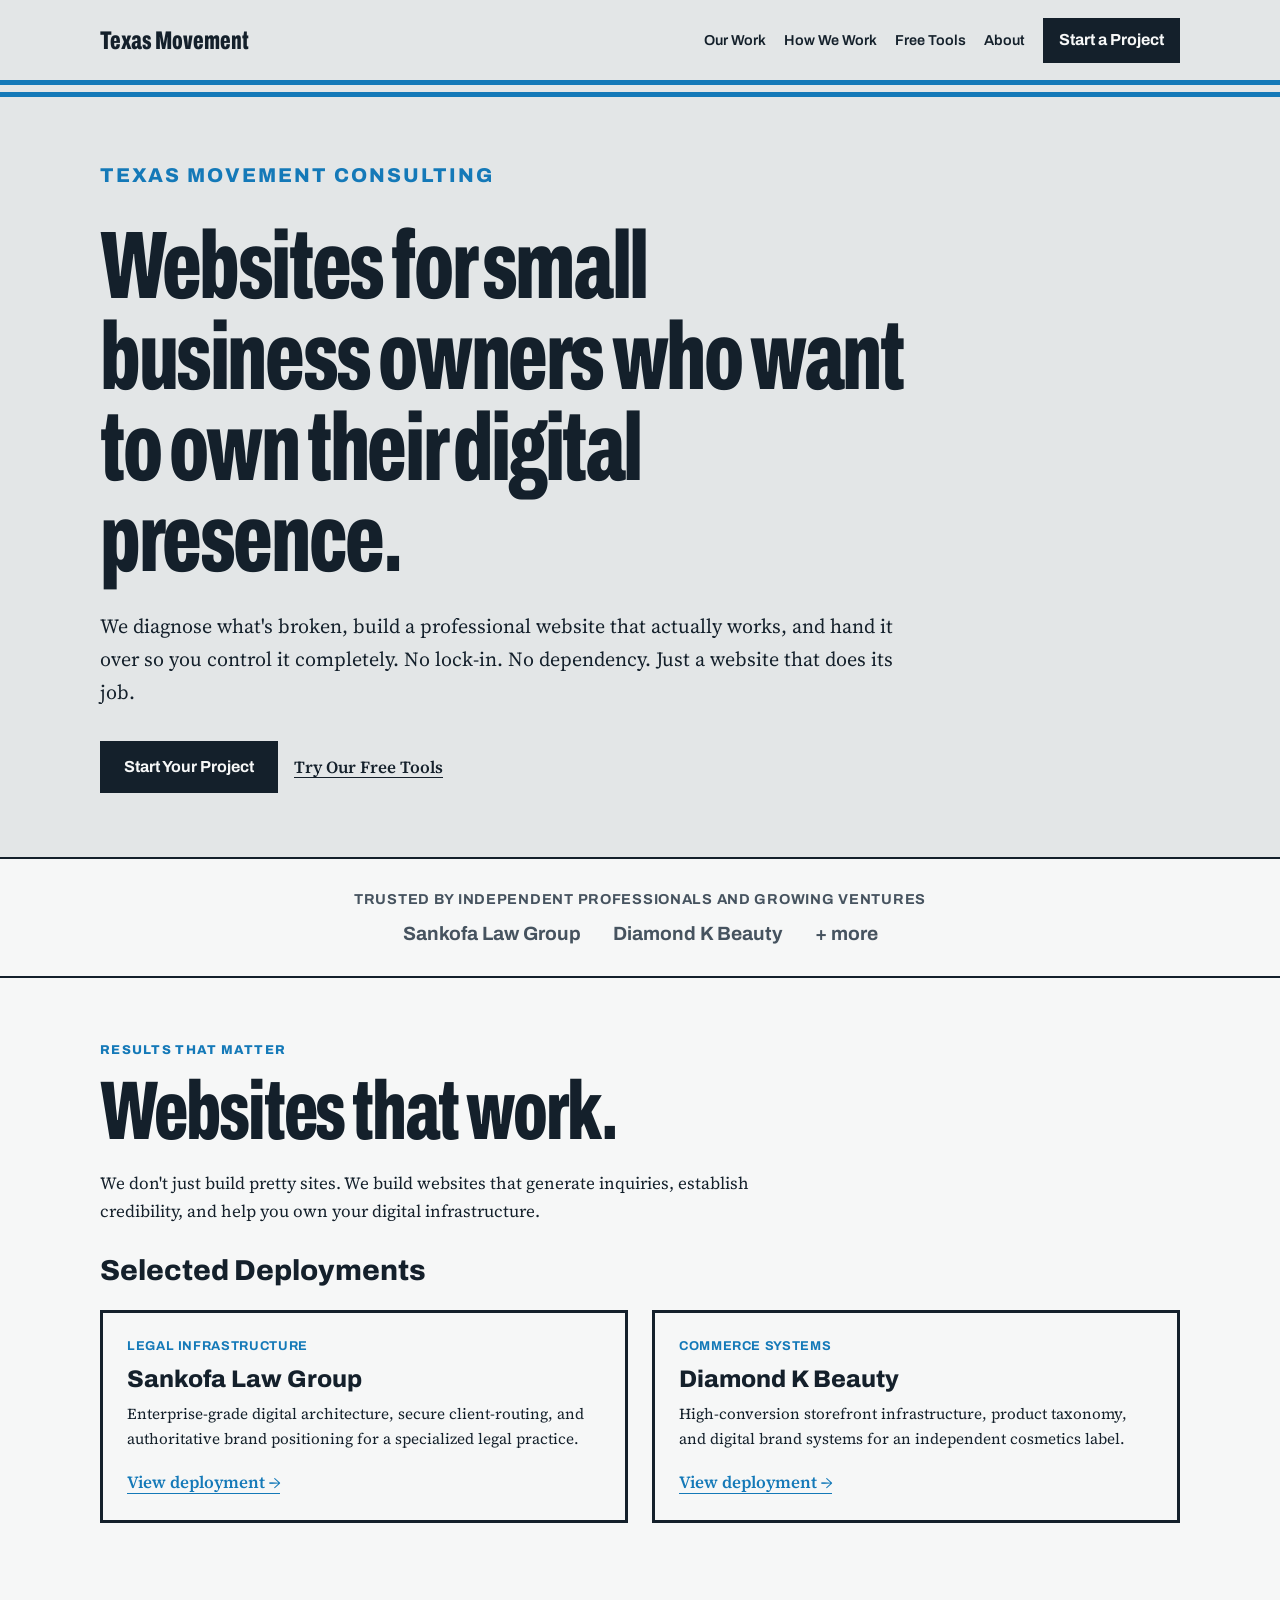
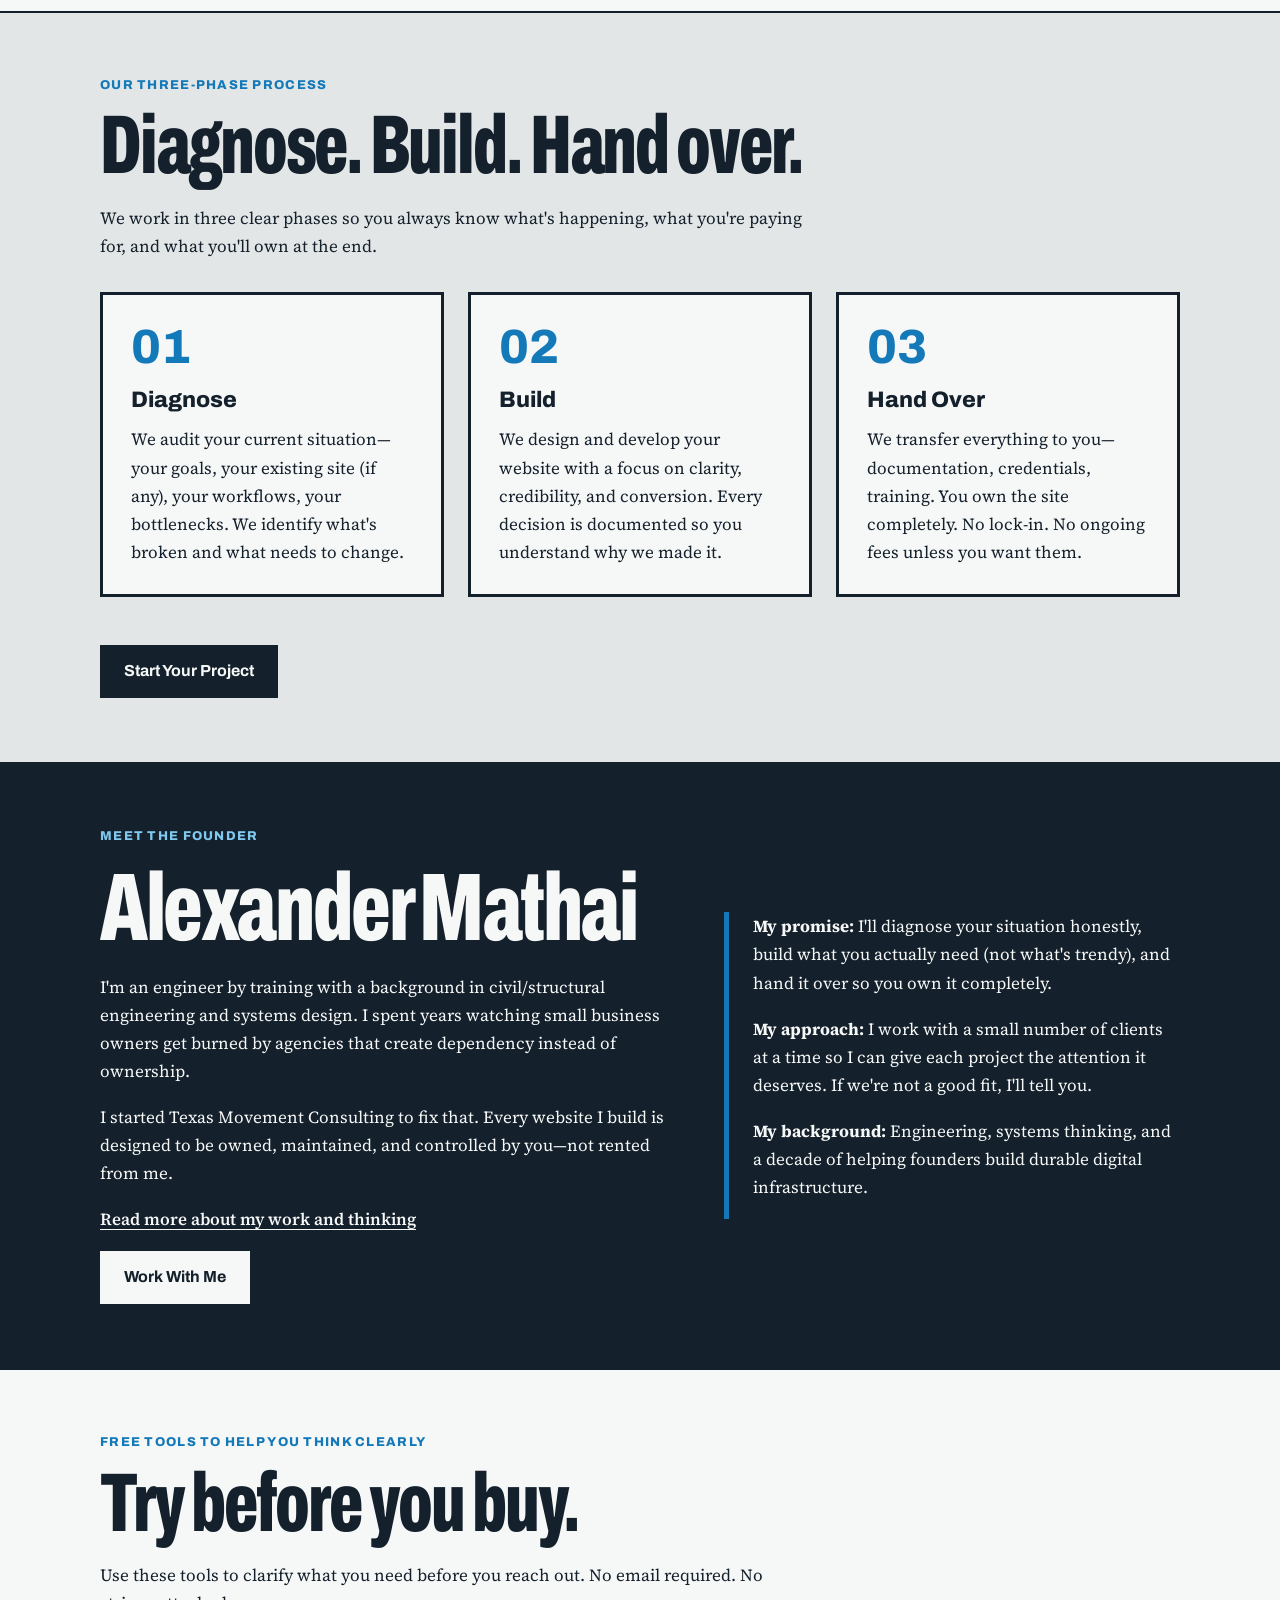
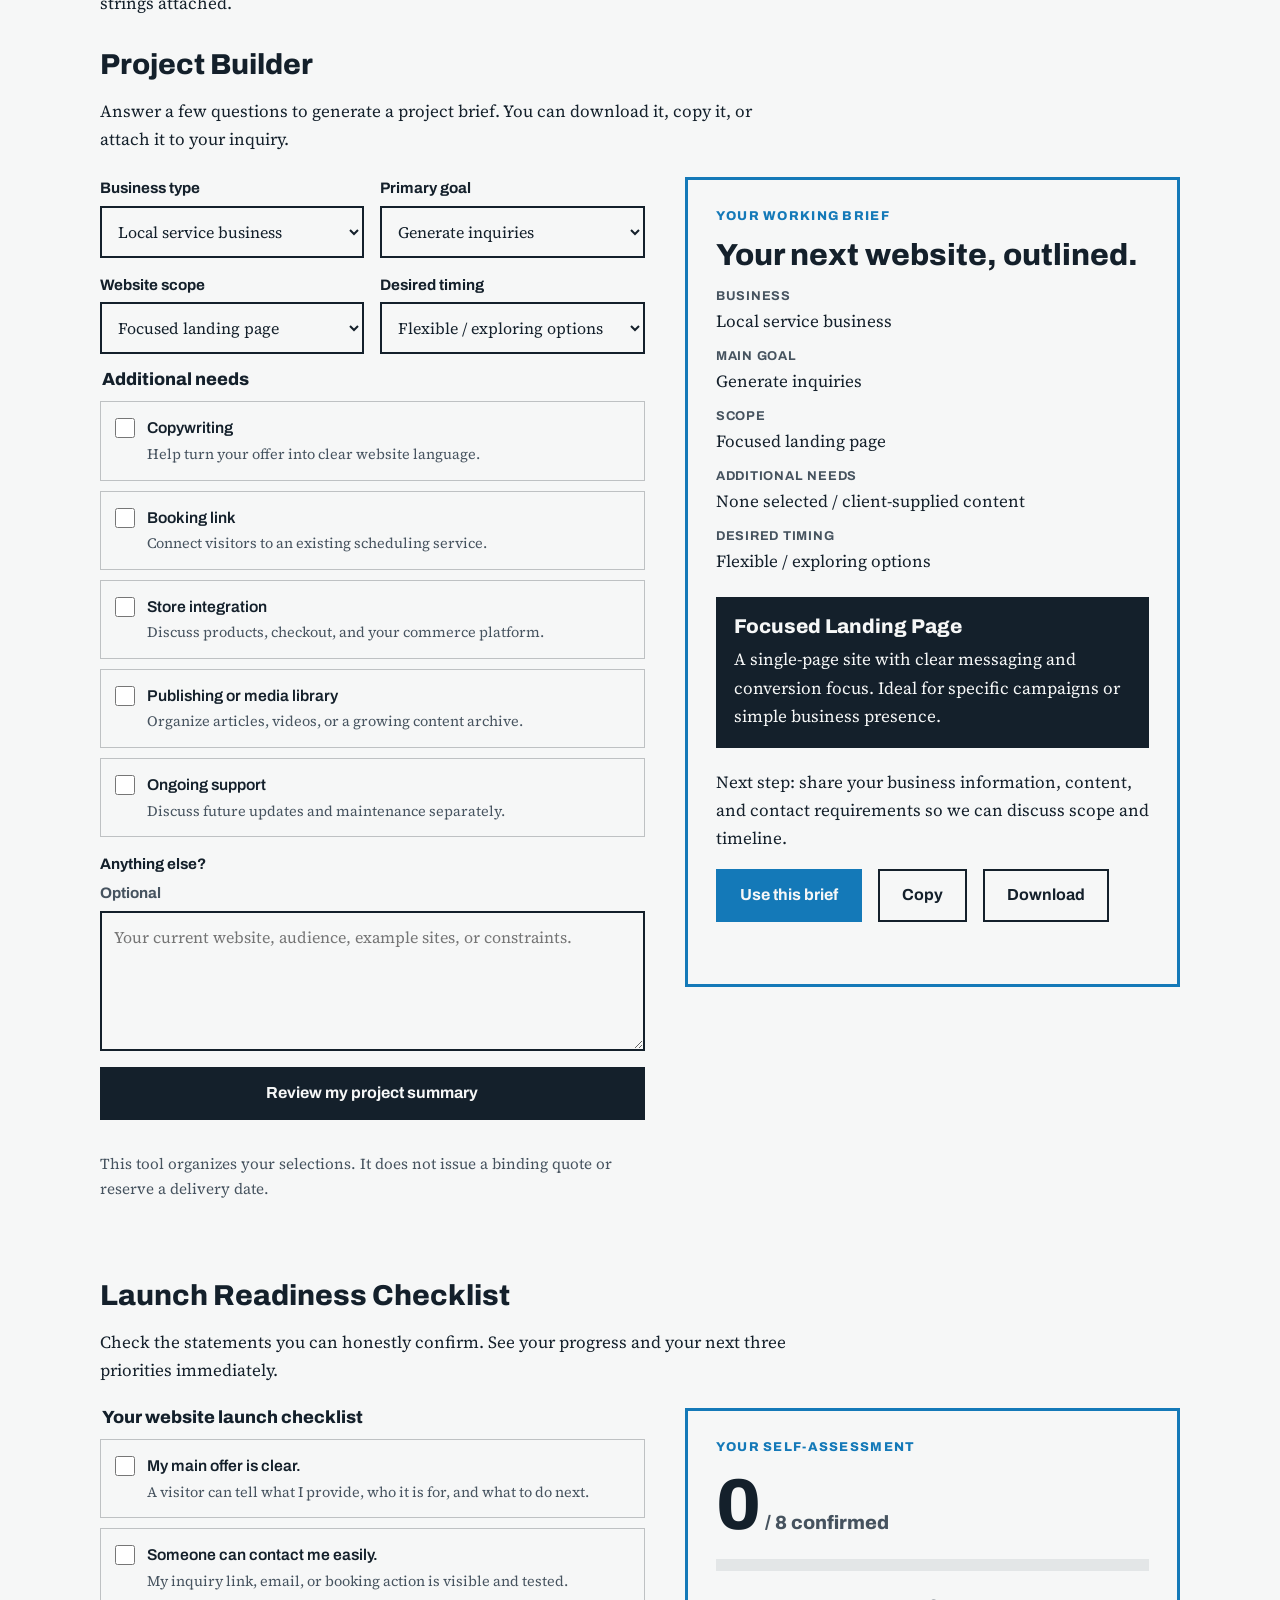
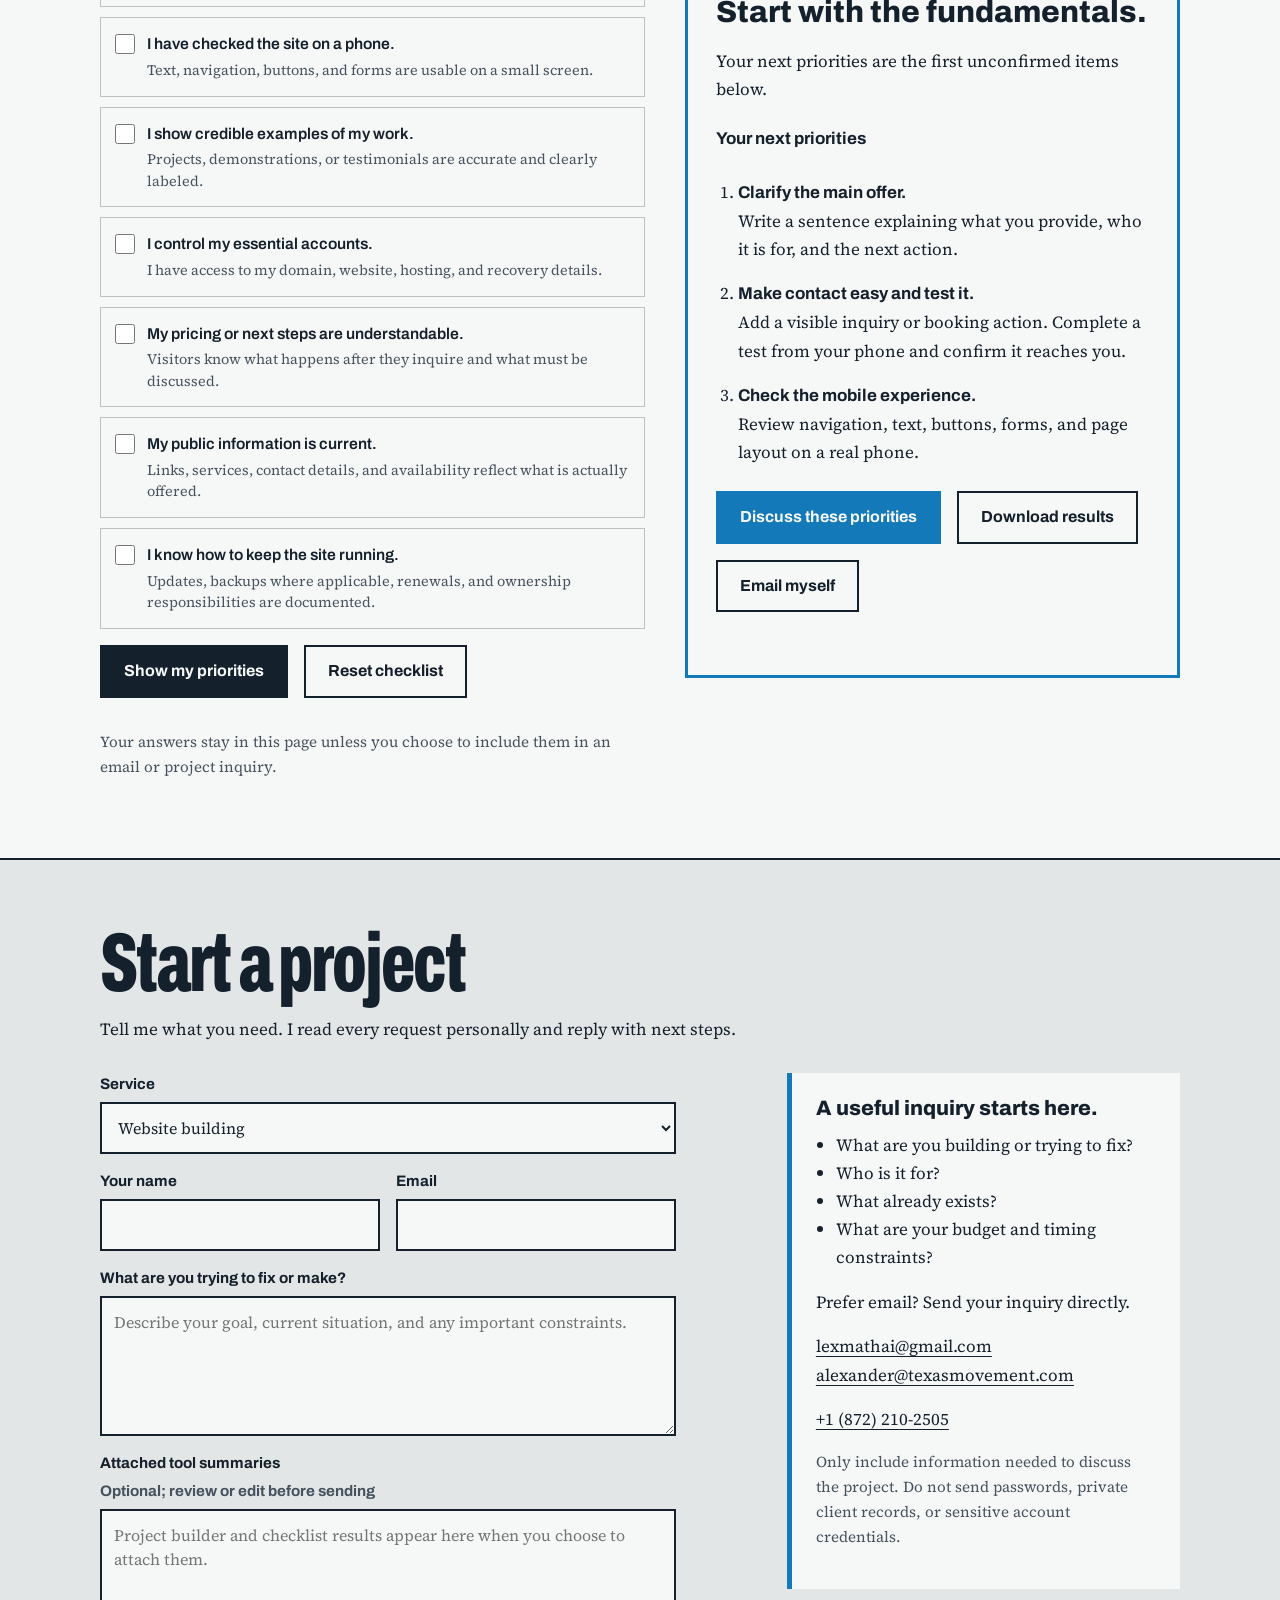
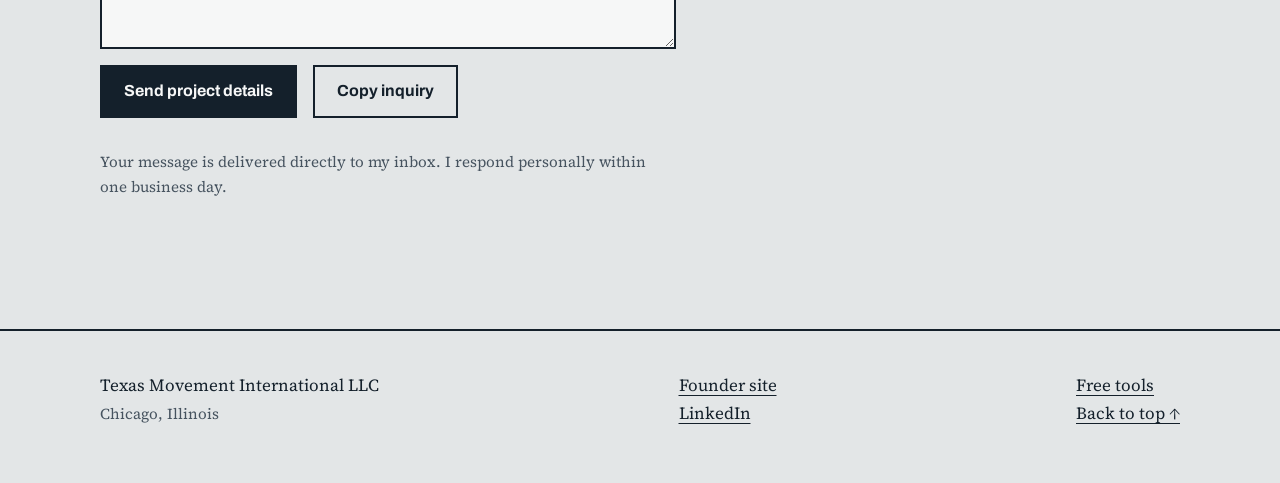
==== commit 38452510: "Update print statement from 'Hello' to 'Goodbye'" ====
--- a/index.html
+++ b/index.html
@@ -1,982 +1,541 @@
 <!doctype html>
 <html lang="en">
 <head>
-  <meta charset="utf-8">
-  <meta name="viewport" content="width=device-width, initial-scale=1.0, maximum-scale=5.0">
-  <title>Alexander Mathai | Websites & Content for Independent Professionals</title>
-  <meta name="description" content="I build websites and create TikTok/YouTube content for independent professionals who want to attract the right clients and build authentic authority online.">
-  <link rel="canonical" href="https://alexandermathai.com/">
-  
-  <!-- Theme Colors -->
-  <meta name="theme-color" content="#f4f4f5" media="(prefers-color-scheme: light)">
-  <meta name="theme-color" content="#09090b" media="(prefers-color-scheme: dark)">
-
-  <!-- Open Graph / Facebook -->
-  <meta property="og:type" content="profile">
-  <meta property="og:title" content="Alexander Mathai | Websites & Content for Independent Professionals">
-  <meta property="og:description" content="I help independent professionals build credible websites and create content that attracts the right clients.">
-  <meta property="og:url" content="https://alexandermathai.com/">
-  <meta property="og:image" content="https://alexandermathai.com/images/og-image.jpg">
-  <meta property="profile:first_name" content="Alexander">
-  <meta property="profile:last_name" content="Mathai">
-  
-  <!-- Twitter -->
-  <meta name="twitter:card" content="summary_large_image">
-  <meta name="twitter:title" content="Alexander Mathai | Websites & Content for Independent Professionals">
-  <meta name="twitter:description" content="I help independent professionals build credible websites and create content that attracts the right clients.">
-  <meta name="twitter:image" content="https://alexandermathai.com/images/og-image.jpg">
-
-  <!-- Favicon -->
-  <link rel="icon" type="image/svg+xml" href="data:image/svg+xml,%3Csvg xmlns='http://www.w3.org/2000/svg' viewBox='0 0 64 64'%3E%3Crect width='64' height='64' fill='%231d4ed8'/%3E%3Ctext x='32' y='46' font-size='40' text-anchor='middle' fill='white' font-family='Georgia,serif'%3EA%3C/text%3E%3C/svg%3E">
-
-  <!-- Premium Typography -->
-  <link rel="preconnect" href="https://fonts.googleapis.com">
-  <link rel="preconnect" href="https://fonts.gstatic.com" crossorigin>
-  <link href="https://fonts.googleapis.com/css2?family=Instrument+Serif:ital@0;1&family=Inter:wght@400;500;600;700&display=swap" rel="stylesheet">
-
-  <!-- JSON-LD Structured Data for SEO -->
-  <script type="application/ld+json">
-  {
-    "@context": "https://schema.org",
+<meta charset="utf-8">
+<meta name="viewport" content="width=device-width, initial-scale=1">
+<meta name="theme-color" content="#14202B">
+<title>Texas Movement International | Websites for Small Business Owners</title>
+<meta name="description" content="Texas Movement Consulting designs and builds professional websites for small business owners, independent professionals, and growing ventures. Strategy, execution, and handover.">
+<link rel="canonical" href="https://texasmovement.com/">
+
+<!-- Open Graph / Social Sharing -->
+<meta property="og:type" content="website">
+<meta property="og:url" content="https://texasmovement.com/">
+<meta property="og:title" content="Texas Movement International | Websites for Small Business Owners">
+<meta property="og:description" content="Professional websites for small business owners. We diagnose the problem, build the solution, and hand it over so you own it completely.">
+<meta property="og:image" content="https://texasmovement.com/Tmilogo3ogimage.JPG">
+<meta property="og:image:alt" content="Texas Movement International logo">
+<meta property="og:site_name" content="Texas Movement International">
+
+<!-- Twitter Card -->
+<meta name="twitter:card" content="summary_large_image">
+<meta name="twitter:title" content="Texas Movement International | Websites for Small Business Owners">
+<meta name="twitter:description" content="Professional websites for small business owners. We diagnose the problem, build the solution, and hand it over so you own it completely.">
+<meta name="twitter:image" content="https://texasmovement.com/Tmilogo3ogimage.JPG">
+
+<link rel="preconnect" href="https://fonts.googleapis.com">
+<link rel="preconnect" href="https://fonts.gstatic.com" crossorigin>
+<link href="https://fonts.googleapis.com/css2?family=Archivo:wdth,wght@62..125,100..900&family=Source+Serif+4:opsz,wght@8..60,400;8..60,600&display=swap" rel="stylesheet">
+
+<script type="application/ld+json">
+{
+  "@context": "https://schema.org",
+  "@type": "Organization",
+  "name": "Texas Movement International LLC",
+  "alternateName": "Texas Movement Consulting",
+  "url": "https://texasmovement.com/",
+  "description": "Professional website design and development for small business owners, independent professionals, and growing ventures.",
+  "founder": {
     "@type": "Person",
-    "name": "Alexander Mathai",
-    "alternateName": "Lex Mathai",
-    "jobTitle": "Web Designer & Content Creator",
-    "worksFor": {
-      "@type": "Organization",
-      "name": "Texas Movement International",
-      "url": "https://texasmovement.com/"
-    },
-    "description": "I build websites and create TikTok/YouTube content for independent professionals who want to own their digital presence.",
-    "email": "mailto:lexmathai@gmail.com",
-    "telephone": "+1-872-210-2505",
-    "url": "https://alexandermathai.com/",
-    "image": "https://alexandermathai.com/images/headshot.jpg",
-    "sameAs": [
-      "https://texasmovement.com/",
-      "https://www.linkedin.com/in/alexandermathai",
-      "https://github.com/lexmathai",
-      "https://www.instagram.com/AlexanderVMathai",
-      "https://www.tiktok.com/@AlexanderVMathai",
-      "https://www.youtube.com/@TexasMovementMedia",
-      "https://texasmovement.substack.com"
-    ],
-    "knowsAbout": ["Web Design", "Content Creation", "TikTok", "YouTube", "Professional Branding", "Digital Strategy"],
-    "address": {
-      "@type": "PostalAddress",
-      "addressLocality": "Chicago",
-      "addressRegion": "Illinois",
-      "addressCountry": "US"
-    }
-  }
-  </script>
-
-  <style>
-    :root {
-      color-scheme: light dark;
-      --bg: #fafafa;
-      --bg-subtle: #f4f4f5;
-      --ink: #09090b;
-      --muted: #52525b;
-      --accent: #1d4ed8;
-      --accent-glow: rgba(29, 78, 216, 0.08);
-      --rule: #e4e4e7;
-      --card-bg: #ffffff;
-      --shadow: 0 1px 2px rgba(0,0,0,0.02), 0 4px 12px rgba(0,0,0,0.04);
-      --shadow-hover: 0 4px 8px rgba(0,0,0,0.04), 0 12px 24px rgba(0,0,0,0.08);
-      --gold: #d4af37;
-      --success: #16a34a;
-      --error: #dc2626;
-    }
-
-    @media (prefers-color-scheme: dark) {
-      :root {
-        --bg: #09090b;
-        --bg-subtle: #18181b;
-        --ink: #fafafa;
-        --muted: #a1a1aa;
-        --accent: #3b82f6;
-        --accent-glow: rgba(59, 130, 246, 0.15);
-        --rule: #27272a;
-        --card-bg: #18181b;
-        --shadow: 0 1px 2px rgba(0,0,0,0.2), 0 4px 12px rgba(0,0,0,0.4);
-        --shadow-hover: 0 4px 8px rgba(0,0,0,0.3), 0 12px 24px rgba(0,0,0,0.5);
-        --success: #22c55e;
-        --error: #ef4444;
-      }
-    }
-
-    * { box-sizing: border-box; }
-    
-    html { 
-      -webkit-text-size-adjust: 100%; 
-      scroll-behavior: smooth; 
-    }
-    
-    body {
-      margin: 0;
-      background: var(--bg);
-      color: var(--ink);
-      font-family: 'Inter', system-ui, -apple-system, sans-serif;
-      font-size: 1.125rem;
-      line-height: 1.6;
-      -webkit-font-smoothing: antialiased;
-      -moz-osx-font-smoothing: grayscale;
-      position: relative;
-    }
-
-    body::before {
-      content: "";
-      position: fixed;
-      top: -20%;
-      left: 50%;
-      transform: translateX(-50%);
-      width: 100vw;
-      height: 60vh;
-      background: radial-gradient(circle at center, var(--accent-glow) 0%, transparent 70%);
-      pointer-events: none;
-      z-index: -2;
-    }
-
-    body::after {
-      content: "";
-      position: fixed;
-      top: 0;
-      left: 0;
-      width: 100%;
-      height: 100%;
-      background-image: url("data:image/svg+xml,%3Csvg viewBox='0 0 200 200' xmlns='http://www.w3.org/2000/svg'%3E%3Cfilter id='noiseFilter'%3E%3CfeTurbulence type='fractalNoise' baseFrequency='0.8' numOctaves='3' stitchTiles='stitch'/%3E%3C/filter%3E%3Crect width='100%25' height='100%25' filter='url(%23noiseFilter)'/%3E%3C/svg%3E");
-      pointer-events: none;
-      z-index: 9999;
-      opacity: 0.035;
-    }
-
-    main {
-      max-width: 64rem;
-      min-height: 100svh;
-      margin: 0 auto;
-      padding: clamp(3rem, 10vw, 6rem) 1.5rem 4rem;
-      display: flex;
-      flex-direction: column;
-    }
-
-    .profile-photo-container {
-      margin-bottom: 2rem;
-      display: flex;
-      justify-content: center;
-    }
-
-    .profile-photo {
-      width: 320px;
-      height: 400px;
-      object-fit: cover;
-      border-radius: 16px;
-      box-shadow: var(--shadow-hover);
-      border: 4px solid var(--gold);
-      transition: transform 0.3s ease, border-color 0.3s ease;
-      background: var(--bg-subtle);
-    }
-
-    .profile-photo:hover {
-      transform: translateY(-5px);
-      border-color: var(--accent);
-    }
-
-    .animate-in {
-      opacity: 0;
-      transform: translateY(24px);
-      animation: fadeInUp 0.8s cubic-bezier(0.2, 0.8, 0.2, 1) forwards;
-    }
-    .delay-1 { animation-delay: 0.1s; }
-    .delay-2 { animation-delay: 0.2s; }
-    .delay-3 { animation-delay: 0.3s; }
-    .delay-4 { animation-delay: 0.4s; }
-
-    @keyframes fadeInUp {
-      to {
-        opacity: 1;
-        transform: translateY(0);
-      }
-    }
-
-    header { margin-bottom: 3rem; text-align: center; }
-    
-    h1 {
-      margin: 0 0 0.75rem;
-      font-family: 'Instrument Serif', Georgia, serif;
-      font-size: clamp(3rem, 10vw, 4.5rem);
-      line-height: 1;
-      letter-spacing: -0.03em;
-      font-weight: 400;
-      color: var(--ink);
-    }
-    
-    .tagline { 
-      margin: 0 auto 1.5rem; 
-      color: var(--accent); 
-      font-weight: 600;
-      font-size: 1.25rem;
-      letter-spacing: -0.01em;
-      max-width: 600px;
-    }
-    
-    .intro { 
-      position: relative;
-      padding: 1.5rem;
-      border-left: 4px solid var(--gold);
-      margin: 0 auto 2rem;
-      color: var(--ink);
-      font-size: 1.125rem;
-      line-height: 1.7;
-      max-width: 600px;
-      text-align: left;
-      background: var(--bg-subtle);
-      border-radius: 8px;
-    }
-    
-    .intro strong {
-      color: var(--accent);
-      font-weight: 600;
-    }
-    
-    .intro a {
-      color: var(--accent);
-      font-weight: 600;
-      text-decoration: underline;
-      text-underline-offset: 3px;
-    }
-    
-    section { margin-bottom: 3.5rem; }
-    
-    .section-title {
-      font-family: 'Inter', system-ui, -apple-system, sans-serif;
-      font-size: 0.875rem;
-      text-transform: uppercase;
-      letter-spacing: 0.12em;
-      color: var(--muted);
-      margin: 0 0 1.5rem;
-      font-weight: 700;
-      display: flex;
-      align-items: center;
-      gap: 0.75rem;
-    }
-    
-    .section-title::after {
-      content: "";
-      flex: 1;
-      height: 2px;
-      background: var(--rule);
-    }
-    
-    .problem-statement {
-      background: var(--card-bg);
-      border: 2px solid var(--rule);
-      border-radius: 12px;
-      padding: 2rem;
-      margin-bottom: 2rem;
-    }
-    
-    .problem-statement h3 {
-      margin: 0 0 1rem;
-      font-size: 1.5rem;
-      font-family: 'Instrument Serif', Georgia, serif;
-      font-weight: 400;
-    }
-    
-    .problem-statement ul {
-      margin: 0;
-      padding-left: 1.5rem;
-      color: var(--muted);
-    }
-    
-    .problem-statement li {
-      margin-bottom: 0.75rem;
-      line-height: 1.6;
-    }
-
-    .link-group {
-      display: flex;
-      flex-direction: column;
-      gap: 0.75rem;
-    }
-
-    @media (min-width: 640px) {
-      .social-grid {
-        display: grid;
-        grid-template-columns: repeat(2, 1fr);
-        gap: 0.75rem;
-      }
-    }
-    
-    .link-card {
-      position: relative;
-      display: flex;
-      align-items: center;
-      justify-content: space-between;
-      background: var(--card-bg);
-      border: 1px solid var(--rule);
-      border-radius: 12px;
-      padding: 1.25rem;
-      text-decoration: none;
-      color: var(--ink);
-      box-shadow: var(--shadow);
-      transition: all 0.3s cubic-bezier(0.25, 0.46, 0.45, 0.94);
-      overflow: hidden;
-    }
-    
-    .link-card::before {
-      content: "";
-      position: absolute;
-      top: 0;
-      left: 0;
-      width: 100%;
-      height: 100%;
-      background: linear-gradient(90deg, transparent, rgba(255,255,255,0.04), transparent);
-      transform: translateX(-100%);
-      transition: transform 0.6s ease;
-    }
-    
-    .link-card:hover {
-      transform: translateY(-3px);
-      border-color: var(--accent);
-      box-shadow: var(--shadow-hover);
-    }
-    
-    .link-card:hover::before {
-      transform: translateX(100%);
-    }
-    
-    .link-card:focus-visible {
-      outline: 2px solid var(--accent);
-      outline-offset: 3px;
-    }
-    
-    .link-card-content {
-      display: flex;
-      flex-direction: column;
-      gap: 0.25rem;
-    }
-    
-    .link-card-title {
-      font-weight: 600;
-      font-size: 1rem;
-      letter-spacing: -0.01em;
-    }
-    
-    .link-card-desc {
-      font-size: 0.875rem;
-      color: var(--muted);
-      line-height: 1.4;
-    }
-    
-    .link-card-arrow {
-      color: var(--muted);
-      transition: all 0.3s cubic-bezier(0.25, 0.46, 0.45, 0.94);
-      flex-shrink: 0;
-    }
-    
-    .link-card:hover .link-card-arrow {
-      color: var(--accent);
-      transform: translate(4px, -4px);
-    }
-
-    /* Services Grid */
-    .services-grid {
-      display: grid;
-      grid-template-columns: 1fr;
-      gap: 1.5rem;
-    }
-
-    @media (min-width: 768px) {
-      .services-grid {
-        grid-template-columns: repeat(2, 1fr);
-      }
-    }
-
-    .service-card {
-      background: var(--card-bg);
-      border: 2px solid var(--rule);
-      border-radius: 12px;
-      padding: 2rem;
-      transition: all 0.3s ease;
-    }
-
-    .service-card:hover {
-      border-color: var(--accent);
-      transform: translateY(-4px);
-      box-shadow: var(--shadow-hover);
-    }
-
-    .service-icon {
-      font-size: 2.5rem;
-      margin-bottom: 1rem;
-    }
-
-    .service-card h3 {
-      font-family: 'Instrument Serif', Georgia, serif;
-      font-size: 1.75rem;
-      margin: 0 0 1rem;
-      color: var(--ink);
-      font-weight: 400;
-    }
-
-    .service-card p {
-      color: var(--muted);
-      line-height: 1.6;
-      margin: 0 0 1rem;
-    }
-
-    .service-features {
-      list-style: none;
-      padding: 0;
-      margin: 1rem 0 0;
-    }
-
-    .service-features li {
-      padding: 0.5rem 0;
-      border-bottom: 1px solid var(--rule);
-      font-size: 0.9rem;
-      color: var(--muted);
-      display: flex;
-      align-items: flex-start;
-      gap: 0.5rem;
-    }
-
-    .service-features li:last-child {
-      border-bottom: none;
-    }
-
-    .service-features li::before {
-      content: "✓";
-      color: var(--accent);
-      font-weight: 700;
-      flex-shrink: 0;
-    }
-
-    .service-link {
-      display: inline-block;
-      margin-top: 1rem;
-      color: var(--accent);
-      font-weight: 600;
-      text-decoration: none;
-      border-bottom: 2px solid var(--accent);
-      padding-bottom: 2px;
-      transition: all 0.2s ease;
-    }
-
-    .service-link:hover {
-      color: var(--ink);
-      border-color: var(--ink);
-    }
-
-    /* Content Showcase */
-    .content-showcase {
-      background: var(--card-bg);
-      border: 2px solid var(--rule);
-      border-radius: 12px;
-      padding: 2rem;
-      margin-bottom: 2rem;
-    }
-
-    .content-showcase h3 {
-      font-family: 'Instrument Serif', Georgia, serif;
-      font-size: 1.75rem;
-      margin: 0 0 1rem;
-      font-weight: 400;
-    }
-
-    .platform-tags {
-      display: flex;
-      gap: 0.5rem;
-      flex-wrap: wrap;
-      margin-bottom: 1.5rem;
-    }
-
-    .platform-tag {
-      background: var(--bg-subtle);
-      color: var(--accent);
-      padding: 0.25rem 0.75rem;
-      border-radius: 20px;
-      font-size: 0.875rem;
-      font-weight: 600;
-      border: 1px solid var(--accent);
-    }
-
-    /* Playlist Grid Styles */
-    .playlist-grid {
-      display: grid;
-      grid-template-columns: 1fr;
-      gap: 2rem;
-      margin-bottom: 1rem;
-    }
-
-    @media (min-width: 900px) {
-      .playlist-grid {
-        grid-template-columns: repeat(3, 1fr);
-      }
-    }
-
-    .playlist-card {
-      display: flex;
-      flex-direction: column;
-    }
-
-    .archive-label {
-      font-size: 0.75rem;
-      text-transform: uppercase;
-      letter-spacing: 0.1em;
-      color: var(--muted);
-      font-weight: 600;
-      margin-bottom: 0.75rem;
-    }
-
-    .video-wrapper {
-      position: relative;
-      padding-bottom: 56.25%;
-      height: 0;
-      overflow: hidden;
-      border: 1px solid var(--rule);
-      border-radius: 12px;
-      background: var(--bg-subtle);
-      box-shadow: var(--shadow);
-    }
-
-    .video-wrapper iframe {
-      position: absolute;
-      top: 0;
-      left: 0;
-      width: 100%;
-      height: 100%;
-      border: 0;
-    }
-
-    .contact-grid {
-      display: grid;
-      grid-template-columns: 1fr;
-      gap: 1rem;
-    }
-    
-    @media (min-width: 480px) {
-      .contact-grid {
-        grid-template-columns: 1fr 1fr;
-      }
-    }
-    
-    .contact-item {
-      display: flex;
-      align-items: center;
-      justify-content: center;
-      gap: 0.75rem;
-      background: var(--card-bg);
-      border: 2px solid var(--rule);
-      border-radius: 12px;
-      padding: 1.25rem 1rem;
-      text-decoration: none;
-      color: var(--ink);
-      font-size: 0.95rem;
-      font-weight: 500;
-      transition: all 0.2s ease;
-      text-align: center;
-    }
-    
-    .contact-item:hover {
-      border-color: var(--accent);
-      background: var(--bg-subtle);
-      transform: translateY(-2px);
-      box-shadow: var(--shadow);
-    }
-    
-    .contact-item svg {
-      width: 20px;
-      height: 20px;
-      color: var(--accent);
-      flex-shrink: 0;
-    }
-
-    .cta-section {
-      background: linear-gradient(135deg, var(--accent), #1e40af);
-      color: white;
-      border-radius: 12px;
-      padding: 3rem 2rem;
-      text-align: center;
-      margin: 3rem 0;
-    }
-
-    .cta-section h2 {
-      font-family: 'Instrument Serif', Georgia, serif;
-      font-size: clamp(2rem, 6vw, 3rem);
-      margin: 0 0 1rem;
-      font-weight: 400;
-    }
-
-    .cta-section p {
-      font-size: 1.125rem;
-      margin: 0 0 2rem;
-      opacity: 0.95;
-    }
-
-    .cta-button {
-      display: inline-flex;
-      align-items: center;
-      justify-content: center;
-      gap: 0.5rem;
-      background: white;
-      color: var(--accent);
-      padding: 1rem 2rem;
-      border-radius: 8px;
-      text-decoration: none;
-      font-weight: 700;
-      font-size: 1.125rem;
-      transition: all 0.3s ease;
-      box-shadow: 0 4px 12px rgba(0,0,0,0.15);
-    }
-
-    .cta-button:hover {
-      transform: translateY(-2px);
-      box-shadow: 0 6px 20px rgba(0,0,0,0.25);
-    }
-
-    footer { 
-      margin-top: auto; 
-      padding-top: 2rem;
-      border-top: 1px solid var(--rule);
-      color: var(--muted); 
-      font-size: 0.875rem;
-      display: flex;
-      justify-content: space-between;
-      align-items: center;
-      flex-wrap: wrap;
-      gap: 1rem;
-    }
-    
-    footer span {
-      display: flex;
-      align-items: center;
-      gap: 0.5rem;
-    }
-
-    /* Form specific styles */
-    form {
-      display: grid;
-      gap: 1.5rem;
-      max-width: 100%;
-    }
-    
-    label {
-      display: grid;
-      gap: 0.5rem;
-      font-weight: 500;
-      color: var(--ink);
-    }
-    
-    input, select, textarea {
-      width: 100%;
-      padding: 0.75rem 1rem;
-      border: 1px solid var(--rule);
-      border-radius: 8px;
-      background: var(--bg);
-      color: var(--ink);
-      font-family: inherit;
-      font-size: 1rem;
-      transition: border-color 0.2s ease, box-shadow 0.2s ease;
-    }
-    
-    input:focus, select:focus, textarea:focus {
-      outline: none;
-      border-color: var(--accent);
-      box-shadow: 0 0 0 3px var(--accent-glow);
-    }
-    
-    textarea {
-      min-height: 120px;
-      resize: vertical;
-    }
-
-    button[type="submit"] {
-      padding: 0.875rem 1.5rem;
-      background: var(--accent);
-      color: white;
-      border: none;
-      border-radius: 8px;
-      font-weight: 600;
-      font-size: 1rem;
-      cursor: pointer;
-      transition: background 0.2s ease, transform 0.1s ease;
-    }
-
-    button[type="submit"]:hover:not(:disabled) {
-      background: #1e40af;
-    }
-
-    button[type="submit"]:active:not(:disabled) {
-      transform: translateY(1px);
-    }
-
-    button[type="submit"]:disabled {
-      opacity: 0.7;
-      cursor: not-allowed;
-    }
-
-    .btn-secondary {
-      padding: 0.625rem 1.25rem;
-      background: transparent;
-      color: var(--ink);
-      border: 1px solid var(--rule);
-      border-radius: 8px;
-      font-weight: 500;
-      font-size: 0.875rem;
-      cursor: pointer;
-      transition: all 0.2s ease;
-    }
-
-    .btn-secondary:hover {
-      background: var(--bg-subtle);
-      border-color: var(--muted);
-    }
-  </style>
+    "name": "Alexander Varghese Mathai",
+    "url": "https://alexandermathai.com/"
+  },
+  "email": "lexmathai@gmail.com",
+  "telephone": "+1-872-210-2505",
+  "areaServed": "United States",
+  "sameAs": [
+    "https://alexandermathai.com/",
+    "https://www.linkedin.com/in/alexandermathai"
+  ],
+  "knowsAbout": ["Website Design", "Digital Strategy", "Small Business Consulting", "Web Development"]
+}
+</script>
+
+<style>
+:root{
+  --ink:#14202B;--concrete:#E3E6E7;--white:#F6F7F7;
+  --blue:#1479B8;--red:#C8102E;--mute:#46535F;
+  --line:rgba(20,32,43,.25);
+  --success:#1a7a3d;
+  --error:#a61b1b;
+  --head:"Archivo","Arial Narrow","Helvetica Neue",Arial,sans-serif;
+  --body:"Source Serif 4",Georgia,serif;
+}
+*{box-sizing:border-box}
+html{scroll-behavior:smooth;scroll-padding-top:24px}
+body{margin:0;background:var(--concrete);color:var(--ink);font:1.0625rem/1.65 var(--body)}
+a{color:inherit;text-underline-offset:4px}
+button,input,select,textarea{font:inherit}
+button{touch-action:manipulation}
+:focus-visible{outline:3px solid var(--blue);outline-offset:4px}
+[hidden]{display:none!important}
+.wrap{max-width:1120px;margin:0 auto;padding:0 20px}
+.display{font-family:var(--head);font-stretch:62%;font-weight:800;line-height:.95;letter-spacing:-.025em;margin:0}
+.section-title{font-size:clamp(2.8rem,8vw,5.2rem);margin-bottom:18px}
+.section-intro{max-width:44rem;margin:0 0 30px}
+.eyebrow{font:800 .8rem/1.4 var(--head);letter-spacing:.1em;text-transform:uppercase;color:var(--blue);margin:0 0 12px}
+.small{color:var(--mute);font-size:.95rem}
+.link{font-weight:600}
+.skip-link{position:absolute;left:20px;top:-100px;background:var(--ink);color:var(--white);padding:12px 18px;z-index:100}
+.skip-link:focus{top:12px}
+header{position:relative;padding:18px 0 34px}
+header::after{content:"";position:absolute;left:0;right:0;bottom:0;height:17px;background:linear-gradient(to bottom,var(--blue) 0 5px,transparent 5px 12px,var(--blue) 12px 17px)}
+.bar{display:flex;align-items:center;justify-content:space-between;gap:16px;flex-wrap:wrap}
+.mark{font:800 1.6rem/1 var(--head);font-stretch:62%;text-decoration:none}
+nav{display:flex;gap:18px;align-items:center;flex-wrap:wrap;font:600 .9rem var(--head)}
+nav a{text-decoration:none}
+nav a:hover{text-decoration:underline}
+.btn{display:inline-flex;align-items:center;justify-content:center;gap:8px;background:var(--ink);color:var(--white);font:700 1rem/1.3 var(--head);padding:14px 22px;border:2px solid var(--ink);text-decoration:none;cursor:pointer;min-height:48px;text-align:center}
+.btn:hover{background:var(--blue);border-color:var(--blue)}
+.btn.secondary{background:transparent;color:var(--ink)}
+.btn.secondary:hover{background:var(--ink);color:var(--white);border-color:var(--ink)}
+.btn.blue{background:var(--blue);border-color:var(--blue)}
+.btn.blue:hover{background:var(--ink);border-color:var(--ink)}
+.btn:disabled{opacity:.55;cursor:not-allowed}
+.btn:disabled:hover{background:var(--ink);border-color:var(--ink)}
+nav .btn{padding:10px 14px;min-height:44px}
+.actions{display:flex;gap:16px;align-items:center;flex-wrap:wrap}
+.actions a:not(.btn){font-weight:600}
+
+/* Hero */
+.hero{padding:64px 0}
+.hero h1{font-size:clamp(3rem,12vw,6rem);margin-bottom:24px;max-width:20ch}
+.hero p{font-size:1.25rem;max-width:50rem;margin:0 0 32px}
+.hero .actions{margin-top:32px}
+
+/* Logo Strip */
+.logo-strip{background:var(--white);padding:32px 0;border-top:2px solid var(--ink);border-bottom:2px solid var(--ink)}
+.logo-strip .wrap{text-align:center}
+.logo-strip p{margin:0 0 16px;font:700 .9rem var(--head);letter-spacing:.05em;text-transform:uppercase;color:var(--mute)}
+.logo-grid{display:flex;flex-wrap:wrap;justify-content:center;gap:32px;align-items:center}
+.logo-grid img{height:40px;opacity:.6;filter:grayscale(100%)}
+
+/* Sections */
+section{padding:64px 0}
+section+section{border-top:2px solid var(--ink)}
+.surface{background:var(--white)}
+
+/* Portfolio */
+.portfolio-grid{display:grid;grid-template-columns:repeat(auto-fit,minmax(min(280px,100%),1fr));gap:24px;margin:24px 0}
+.portfolio-card{padding:24px;border:3px solid var(--ink);background:var(--white)}
+.sector{display:block;font:700 .8rem/1.5 var(--head);letter-spacing:.05em;text-transform:uppercase;color:var(--blue);margin-bottom:8px}
+.portfolio-card h3{font:800 1.5rem/1.2 var(--head);margin:0 0 8px}
+.portfolio-card p{font-size:.95rem;margin:0 0 16px}
+.text-link{font-weight:600;color:var(--blue);text-underline-offset:5px}
+
+/* Process */
+.process-steps{display:grid;grid-template-columns:repeat(auto-fit,minmax(min(280px,100%),1fr));gap:24px;margin:32px 0}
+.step{background:var(--white);border:3px solid var(--ink);padding:28px}
+.step-number{font:800 3rem/1 var(--head);color:var(--blue);margin-bottom:16px}
+.step h3{font:800 1.4rem/1.2 var(--head);margin:0 0 12px}
+.step p{margin:0}
+
+/* Tools */
+.builder-layout{display:grid;gap:28px;align-items:start}
+.builder-form{max-width:none}
+.result-card{border:3px solid var(--blue);padding:28px;background:var(--white)}
+.result-card h3{font:800 1.9rem/1.1 var(--head);margin:0 0 18px}
+.result-card dl{margin:0 0 22px}
+.result-card dt{font:700 .8rem var(--head);text-transform:uppercase;letter-spacing:.06em;color:var(--mute);margin-top:14px}
+.result-card dd{margin:4px 0 0}
+.result-card .package{background:var(--ink);color:var(--white);padding:18px;margin:20px 0}
+.result-card .package strong{display:block;font:800 1.25rem var(--head);margin-bottom:8px}
+.result-card .package p{margin:0}
+.status{min-height:1.5em;font-size:.95rem;color:var(--mute);margin:12px 0 0}
+.status.success{color:var(--success);font-weight:600}
+.status.error{color:var(--error);font-weight:600}
+details{border-top:1px solid var(--line);padding:16px 0}
+summary{font:700 1rem var(--head);cursor:pointer}
+details p,details ul{font-size:.95rem}
+
+form{display:grid;gap:16px;max-width:36rem}
+label{font:700 .95rem/1.5 var(--head);display:grid;gap:6px}
+input,select,textarea{font:1rem/1.5 var(--body);padding:12px;border:2px solid var(--ink);background:var(--white);color:var(--ink);border-radius:0;width:100%;min-width:0}
+input:focus,select:focus,textarea:focus{border-color:var(--blue)}
+textarea{min-height:140px;resize:vertical}
+fieldset{margin:0;padding:0;border:0;min-width:0}
+legend{font:800 1.1rem var(--head);margin-bottom:12px}
+.check-row{display:flex;align-items:flex-start;gap:12px;padding:14px;border:1px solid var(--line);background:var(--white);font:600 .98rem/1.5 var(--head)}
+.check-row input{width:20px;height:20px;flex:0 0 20px;margin:2px 0 0;accent-color:var(--blue)}
+.check-row small{display:block;font:400 .9rem/1.5 var(--body);color:var(--mute);margin-top:4px}
+.check-list{display:grid;gap:10px}
+.form-grid{display:grid;gap:16px}
+
+.score{font:800 clamp(3rem,8vw,4.5rem)/1 var(--head);margin:0 0 12px}
+.score small{font-size:1.2rem;color:var(--mute)}
+.progress{height:12px;background:var(--concrete);margin:18px 0 24px;overflow:hidden}
+.progress span{display:block;height:100%;background:var(--blue);width:0;transition:width .3s}
+.priorities{padding-left:22px}
+.priorities li{padding:8px 0}
+.priorities strong{font-family:var(--head)}
+
+/* Founder */
+.founder{background:var(--ink);color:var(--white)}
+.founder h2{font-size:clamp(3rem,11vw,6rem);margin-bottom:18px}
+.founder p{max-width:36rem;margin:0 0 18px}
+.founder a{color:var(--white)}
+.founder .eyebrow{color:#80c8ef}
+.founder-layout{display:grid;gap:32px;align-items:center}
+.founder-note{border-left:5px solid var(--blue);padding-left:24px}
+.founder-note p{margin:0 0 18px}
+.founder .btn{background:var(--white);color:var(--ink);border-color:var(--white)}
+.founder .btn:hover{background:var(--blue);color:var(--white);border-color:var(--blue)}
+
+.headshot{width:200px;height:200px;border-radius:50%;border:4px solid var(--blue);object-fit:cover;margin-bottom:24px}
+
+/* Contact */
+.start-layout{display:grid;gap:36px;align-items:start}
+#start h2{font-size:clamp(3rem,10vw,5.2rem);margin-bottom:12px}
+.contact-note{padding:24px;border-left:5px solid var(--blue);background:var(--white)}
+.contact-note h3{font:800 1.3rem var(--head);margin:0 0 12px}
+.contact-note p{margin:0 0 16px}
+.contact-note a{overflow-wrap:anywhere}
+
+footer{padding:40px 0 56px;border-top:2px solid var(--ink)}
+footer .wrap{display:flex;flex-wrap:wrap;gap:24px 32px;justify-content:space-between}
+footer p{margin:0}
+
+@media(min-width:700px){
+  .form-grid{grid-template-columns:1fr 1fr}
+  .founder-layout{grid-template-columns:1.3fr 1fr}
+}
+@media(min-width:900px){
+  .builder-layout{grid-template-columns:1.1fr 1fr;gap:40px}
+  .start-layout{grid-template-columns:1.3fr .8fr;gap:48px}
+}
+@media(max-width:480px){
+  nav{gap:12px}
+  section{padding:48px 0}
+}
+@media(prefers-reduced-motion:reduce){
+  html{scroll-behavior:auto}
+  *,*::before,*::after{transition:none!important;animation:none!important}
+}
+</style>
 </head>
+
 <body>
-<main>
-  <div class="profile-photo-container animate-in delay-1">
-    <img src="images/headshot-1.jpg" alt="Alexander Mathai" class="profile-photo">
+<a class="skip-link" href="#top">Skip to main content</a>
+
+<header>
+  <div class="wrap bar">
+    <a class="mark" href="#top">Texas Movement</a>
+    <nav aria-label="Primary">
+      <a href="#proof">Our Work</a>
+      <a href="#process">How We Work</a>
+      <a href="#tools">Free Tools</a>
+      <a href="#founder">About</a>
+      <a class="btn" href="#start">Start a Project</a>
+    </nav>
   </div>
-
-  <header class="animate-in delay-2">
-    <h1>Alexander Mathai</h1>
-    <p class="tagline">Websites & content for independent professionals.</p>
-    <div class="intro">
-      <strong>Build authority, not dependency.</strong> Independent professionals need websites that establish instant credibility with potential clients. They need content that attracts the <em>right</em> clients—not just any clients. Through <a href="https://texasmovement.com">Texas Movement</a>, I build professional websites and create TikTok/YouTube content for consultants, attorneys, coaches, and other independent professionals who want to own their digital presence.
-    </div>
-  </header>
-
-  <section class="animate-in delay-3">
-    <h2 class="section-title">The Problem</h2>
-    <div class="problem-statement">
-      <h3>Most websites for independent professionals miss the mark.</h3>
-      <ul>
-        <li><strong>Too corporate:</strong> They look like every other firm and don't reflect your personality or approach</li>
-        <li><strong>Too generic:</strong> They don't speak to your specific clients or address their concerns</li>
-        <li><strong>No content strategy:</strong> You have a website but no way to build authority on TikTok or YouTube where your clients actually spend time</li>
-        <li><strong>Wrong designer:</strong> Someone who doesn't understand your practice, your clients, or how independent professionals actually work</li>
-      </ul>
+</header>
+
+<main id="top">
+  <!-- HERO -->
+  <section class="hero">
+    <div class="wrap">
+      <p class="eyebrow">Texas Movement Consulting</p>
+      <h1 class="display">Websites for small business owners who want to own their digital presence.</h1>
+      <p>We diagnose what's broken, build a professional website that actually works, and hand it over so you control it completely. No lock-in. No dependency. Just a website that does its job.</p>
+      <div class="actions">
+        <a class="btn" href="#start">Start Your Project</a>
+        <a href="#tools">Try Our Free Tools</a>
+      </div>
     </div>
   </section>
 
-  <section class="animate-in delay-3">
-    <h2 class="section-title">What I Do</h2>
-    <div class="services-grid">
-      <div class="service-card">
-        <div class="service-icon">🌐</div>
-        <h3>Professional Websites</h3>
-        <p>Through Texas Movement Consulting, I build websites that establish instant credibility and attract the right clients. Built for attorneys, consultants, coaches, and professionals who need to stand out.</p>
-        <ul class="service-features">
-          <li>Mobile-first design that looks professional</li>
-          <li>Client-focused messaging that converts</li>
-          <li>Easy-to-update so you're not dependent on me</li>
-          <li>SEO-optimized so clients can find you</li>
-          <li>You own everything—no lock-in</li>
-        </ul>
-        <a href="https://texasmovement.com" class="service-link" target="_blank" rel="noopener noreferrer">Learn more at Texas Movement →</a>
-      </div>
-
-      <div class="service-card">
-        <div class="service-icon">📱</div>
-        <h3>TikTok & YouTube Content</h3>
-        <p>Through Texas Movement Media, I create short-form and long-form content that builds your authority and attracts clients. I handle scripting, filming, and editing so you can focus on your practice.</p>
-        <ul class="service-features">
-          <li>TikTok videos that explain complex topics simply</li>
-          <li>YouTube content that builds long-term authority</li>
-          <li>Professional editing that matches your brand</li>
-          <li>Content strategy tailored to your practice area</li>
-          <li>You stay authentic—I just make you look good</li>
-        </ul>
-        <a href="https://www.youtube.com/@TexasMovementMedia" class="service-link" target="_blank" rel="noopener noreferrer">Watch Texas Movement Media →</a>
+  <!-- LOGO STRIP -->
+  <div class="logo-strip">
+    <div class="wrap">
+      <p>Trusted by independent professionals and growing ventures</p>
+      <div class="logo-grid">
+        <span style="font:700 1.2rem var(--head);color:var(--mute)">Sankofa Law Group</span>
+        <span style="font:700 1.2rem var(--head);color:var(--mute)">Diamond K Beauty</span>
+        <span style="font:700 1.2rem var(--head);color:var(--mute)">+ more</span>
+      </div>
+    </div>
+  </div>
+
+  <!-- PROOF -->
+  <section id="proof" class="surface">
+    <div class="wrap">
+      <p class="eyebrow">Results that matter</p>
+      <h2 class="display section-title">Websites that work.</h2>
+      <p class="section-intro">We don't just build pretty sites. We build websites that generate inquiries, establish credibility, and help you own your digital infrastructure.</p>
+
+      <h3 style="font:800 1.8rem var(--head);margin:24px 0 16px">Selected Deployments</h3>
+      <div class="portfolio-grid">
+        <article class="portfolio-card">
+          <span class="sector">Legal Infrastructure</span>
+          <h3>Sankofa Law Group</h3>
+          <p>Enterprise-grade digital architecture, secure client-routing, and authoritative brand positioning for a specialized legal practice.</p>
+          <a href="https://sankofalawgroup.com" target="_blank" rel="noopener noreferrer" class="text-link">View deployment →</a>
+        </article>
+        <article class="portfolio-card">
+          <span class="sector">Commerce Systems</span>
+          <h3>Diamond K Beauty</h3>
+          <p>High-conversion storefront infrastructure, product taxonomy, and digital brand systems for an independent cosmetics label.</p>
+          <a href="https://diamondkbeauty.com" target="_blank" rel="noopener noreferrer" class="text-link">View deployment →</a>
+        </article>
       </div>
     </div>
   </section>
 
-  <section class="animate-in delay-3">
-    <h2 class="section-title">Content via Texas Movement Media</h2>
-    <div class="content-showcase">
-      <h3>See my work in action</h3>
-      <div class="platform-tags">
-        <span class="platform-tag">YouTube</span>
-        <span class="platform-tag">TikTok</span>
-        <span class="platform-tag">Short-form</span>
-        <span class="platform-tag">Long-form</span>
-      </div>
-      <p style="color: var(--muted); margin-bottom: 2rem;">This is the level of quality and strategy I bring to every project. All content produced through <a href="https://www.youtube.com/@TexasMovementMedia" style="color: var(--accent); font-weight: 600;">Texas Movement Media</a>.</p>
-    </div>
-    
-    <div class="playlist-grid">
-      <div class="playlist-card">
-        <p class="archive-label">Long-form Content</p>
-        <div class="video-wrapper">
-          <iframe 
-            src="https://www.youtube-nocookie.com/embed/WvlaWG2Oi-k?list=PLfuA6emw6UmxLB43itgFOb0JnXdUwBAHV" 
-            title="Long-form Content Examples" 
-            frameborder="0" 
-            allow="accelerometer; autoplay; clipboard-write; encrypted-media; gyroscope; picture-in-picture; web-share" 
-            allowfullscreen 
-            loading="lazy">
-          </iframe>
+  <!-- PROCESS -->
+  <section id="process">
+    <div class="wrap">
+      <p class="eyebrow">Our three-phase process</p>
+      <h2 class="display section-title">Diagnose. Build. Hand over.</h2>
+      <p class="section-intro">We work in three clear phases so you always know what's happening, what you're paying for, and what you'll own at the end.</p>
+
+      <div class="process-steps">
+        <div class="step">
+          <div class="step-number">01</div>
+          <h3>Diagnose</h3>
+          <p>We audit your current situation—your goals, your existing site (if any), your workflows, your bottlenecks. We identify what's broken and what needs to change.</p>
         </div>
-      </div>
-
-      <div class="playlist-card">
-        <p class="archive-label">Systems & Strategy</p>
-        <div class="video-wrapper">
-          <iframe 
-            src="https://www.youtube-nocookie.com/embed/5u33Y2hljYY?list=PLfuA6emw6UmzTXWCqT2PDfU2r8285TBY8" 
-            title="Systems & Strategy Content" 
-            frameborder="0" 
-            allow="accelerometer; autoplay; clipboard-write; encrypted-media; gyroscope; picture-in-picture; web-share" 
-            allowfullscreen 
-            loading="lazy">
-          </iframe>
+        <div class="step">
+          <div class="step-number">02</div>
+          <h3>Build</h3>
+          <p>We design and develop your website with a focus on clarity, credibility, and conversion. Every decision is documented so you understand why we made it.</p>
         </div>
-      </div>
-
-      <div class="playlist-card">
-        <p class="archive-label">Media & Distribution</p>
-        <div class="video-wrapper">
-          <iframe 
-            src="https://www.youtube-nocookie.com/embed/nWA1A1PN9rA?list=PLfuA6emw6UmzgkJlNTndJpLaRwHoRf_l2" 
-            title="Media & Distribution Examples" 
-            frameborder="0" 
-            allow="accelerometer; autoplay; clipboard-write; encrypted-media; gyroscope; picture-in-picture; web-share" 
-            allowfullscreen 
-            loading="lazy">
-          </iframe>
+        <div class="step">
+          <div class="step-number">03</div>
+          <h3>Hand Over</h3>
+          <p>We transfer everything to you—documentation, credentials, training. You own the site completely. No lock-in. No ongoing fees unless you want them.</p>
         </div>
+      </div>
+
+      <div class="actions" style="margin-top:48px">
+        <a class="btn" href="#start">Start Your Project</a>
       </div>
     </div>
   </section>
 
-  <section class="animate-in delay-3">
-    <h2 class="section-title">Find Me Online</h2>
-    <div class="link-group social-grid">
-      <a href="https://texasmovement.com" class="link-card" target="_blank" rel="noopener noreferrer" title="Texas Movement">
-        <div class="link-card-content">
-          <span class="link-card-title">Texas Movement</span>
-          <span class="link-card-desc">My business: websites & consulting</span>
-        </div>
-        <svg class="link-card-arrow" xmlns="http://www.w3.org/2000/svg" width="20" height="20" viewBox="0 0 24 24" fill="none" stroke="currentColor" stroke-width="2" stroke-linecap="round" stroke-linejoin="round"><line x1="7" y1="17" x2="17" y2="7"></line><polyline points="7 7 17 7 17 17"></polyline></svg>
-      </a>
-      <a href="https://www.youtube.com/@TexasMovementMedia" class="link-card" target="_blank" rel="noopener noreferrer" title="Texas Movement Media">
-        <div class="link-card-content">
-          <span class="link-card-title">Texas Movement Media</span>
-          <span class="link-card-desc">YouTube channel & content</span>
-        </div>
-        <svg class="link-card-arrow" xmlns="http://www.w3.org/2000/svg" width="20" height="20" viewBox="0 0 24 24" fill="none" stroke="currentColor" stroke-width="2" stroke-linecap="round" stroke-linejoin="round"><line x1="7" y1="17" x2="17" y2="7"></line><polyline points="7 7 17 7 17 17"></polyline></svg>
-      </a>
-      <a href="https://www.linkedin.com/in/alexandermathai" class="link-card" target="_blank" rel="noopener noreferrer" title="LinkedIn Profile">
-        <div class="link-card-content">
-          <span class="link-card-title">LinkedIn</span>
-          <span class="link-card-desc">Professional background & case studies</span>
-        </div>
-        <svg class="link-card-arrow" xmlns="http://www.w3.org/2000/svg" width="20" height="20" viewBox="0 0 24 24" fill="none" stroke="currentColor" stroke-width="2" stroke-linecap="round" stroke-linejoin="round"><line x1="7" y1="17" x2="17" y2="7"></line><polyline points="7 7 17 7 17 17"></polyline></svg>
-      </a>
-      <a href="https://www.tiktok.com/@AlexanderVMathai" class="link-card" target="_blank" rel="noopener noreferrer" title="TikTok">
-        <div class="link-card-content">
-          <span class="link-card-title">TikTok</span>
-          <span class="link-card-desc">Short-form content & tips</span>
-        </div>
-        <svg class="link-card-arrow" xmlns="http://www.w3.org/2000/svg" width="20" height="20" viewBox="0 0 24 24" fill="none" stroke="currentColor" stroke-width="2" stroke-linecap="round" stroke-linejoin="round"><line x1="7" y1="17" x2="17" y2="7"></line><polyline points="7 7 17 7 17 17"></polyline></svg>
-      </a>
-      <a href="https://www.instagram.com/AlexanderVMathai" class="link-card" target="_blank" rel="noopener noreferrer" title="Instagram">
-        <div class="link-card-content">
-          <span class="link-card-title">Instagram</span>
-          <span class="link-card-desc">@AlexanderVMathai</span>
-        </div>
-        <svg class="link-card-arrow" xmlns="http://www.w3.org/2000/svg" width="20" height="20" viewBox="0 0 24 24" fill="none" stroke="currentColor" stroke-width="2" stroke-linecap="round" stroke-linejoin="round"><line x1="7" y1="17" x2="17" y2="7"></line><polyline points="7 7 17 7 17 17"></polyline></svg>
-      </a>
-      <a href="https://texasmovement.substack.com" class="link-card" target="_blank" rel="noopener noreferrer" title="Newsletter">
-        <div class="link-card-content">
-          <span class="link-card-title">Newsletter</span>
-          <span class="link-card-desc">Deep dives on strategy & systems</span>
-        </div>
-        <svg class="link-card-arrow" xmlns="http://www.w3.org/2000/svg" width="20" height="20" viewBox="0 0 24 24" fill="none" stroke="currentColor" stroke-width="2" stroke-linecap="round" stroke-linejoin="round"><line x1="7" y1="17" x2="17" y2="7"></line><polyline points="7 7 17 7 17 17"></polyline></svg>
-      </a>
-      <a href="https://github.com/lexmathai" class="link-card" target="_blank" rel="noopener noreferrer" title="GitHub">
-        <div class="link-card-content">
-          <span class="link-card-title">GitHub</span>
-          <span class="link-card-desc">Technical projects & code</span>
-        </div>
-        <svg class="link-card-arrow" xmlns="http://www.w3.org/2000/svg" width="20" height="20" viewBox="0 0 24 24" fill="none" stroke="currentColor" stroke-width="2" stroke-linecap="round" stroke-linejoin="round"><line x1="7" y1="17" x2="17" y2="7"></line><polyline points="7 7 17 7 17 17"></polyline></svg>
-      </a>
+  <!-- FOUNDER -->
+  <section id="founder" class="founder">
+    <div class="wrap founder-layout">
+      <div>
+        <p class="eyebrow">Meet the founder</p>
+        <h2 class="display">Alexander Mathai</h2>
+        <p>I'm an engineer by training with a background in civil/structural engineering and systems design. I spent years watching small business owners get burned by agencies that create dependency instead of ownership.</p>
+        <p>I started Texas Movement Consulting to fix that. Every website I build is designed to be owned, maintained, and controlled by you—not rented from me.</p>
+        <p><a class="link" href="https://alexandermathai.com">Read more about my work and thinking</a></p>
+        <a class="btn" href="#start">Work With Me</a>
+      </div>
+      <div class="founder-note">
+        <p><strong>My promise:</strong> I'll diagnose your situation honestly, build what you actually need (not what's trendy), and hand it over so you own it completely.</p>
+        <p><strong>My approach:</strong> I work with a small number of clients at a time so I can give each project the attention it deserves. If we're not a good fit, I'll tell you.</p>
+        <p><strong>My background:</strong> Engineering, systems thinking, and a decade of helping founders build durable digital infrastructure.</p>
+      </div>
     </div>
   </section>
 
-  <div class="cta-section animate-in delay-3">
-    <h2>Ready to build something that works?</h2>
-    <p>Let's talk about your website, your content strategy, or both. No pitch decks. No pressure. Just a conversation about what you need.</p>
-    <a href="#contact" class="cta-button">
-      Start the conversation
-      <svg xmlns="http://www.w3.org/2000/svg" width="20" height="20" viewBox="0 0 24 24" fill="none" stroke="currentColor" stroke-width="2" stroke-linecap="round" stroke-linejoin="round"><line x1="5" y1="12" x2="19" y2="12"></line><polyline points="12 5 19 12 12 19"></polyline></svg>
-    </a>
-  </div>
-
-  <section id="contact" class="animate-in delay-4">
-    <h2 class="section-title">Direct Contact</h2>
-    <p style="margin-bottom: 1.5rem; color: var(--muted);">
-      Fill out the form below or reach out directly. I respond to every message personally.
-    </p>
-    
-    <form id="f" action="https://formspree.io/f/mpqewaod" method="POST" style="margin-bottom: 2rem;">
-      <label for="svc">Service
-        <select id="svc" name="service">
-          <option value="Website building">Website building</option>
-          <option value="Content creation (TikTok/YouTube)">Content creation (TikTok/YouTube)</option>
-          <option value="Consulting / strategy">Consulting / strategy</option>
-          <option value="Not sure yet">Not sure yet</option>
-        </select>
-      </label>
-      <div style="display: grid; grid-template-columns: 1fr 1fr; gap: 1rem;">
-        <label for="nm">Your name
-          <input id="nm" name="name" type="text" required autocomplete="name" maxlength="120">
-        </label>
-        <label for="em">Email
-          <input id="em" name="email" type="email" required autocomplete="email" maxlength="254">
-        </label>
-      </div>
-      <label for="msg">What are you trying to fix or make?
-        <textarea id="msg" name="message" required maxlength="7000" placeholder="Describe your goal, current situation, and any important constraints."></textarea>
-      </label>
-      <label for="attached">Attached tool summaries <span style="font-weight: 400; color: var(--muted); font-size: 0.875rem;">(Optional)</span>
-        <textarea id="attached" name="attached_summaries" maxlength="10000" placeholder="Project builder and checklist results appear here when you choose to attach them."></textarea>
-      </label>
-      <div style="display: flex; gap: 1rem; align-items: center; flex-wrap: wrap;">
-        <button type="submit" id="submit-btn">Send project details</button>
-        <button type="button" class="btn-secondary" id="copy-inquiry">Copy inquiry</button>
-      </div>
-      <p id="contact-status" role="status" style="margin: 0; font-size: 0.95rem; min-height: 1.5em;"></p>
-    </form>
-
-    <div class="contact-grid">
-      <a href="mailto:lexmathai@gmail.com" class="contact-item" title="Send an email">
-        <svg xmlns="http://www.w3.org/2000/svg" fill="none" viewBox="0 0 24 24" stroke="currentColor" stroke-width="1.5">
-          <path stroke-linecap="round" stroke-linejoin="round" d="M3 8l7.89 5.26a2 2 0 002.22 0L21 8M5 19h14a2 2 0 002-2V7a2 2 0 00-2-2H5a2 2 0 00-2 2v10a2 2 0 002 2z" />
-        </svg>
-        lexmathai@gmail.com
-      </a>
-      <a href="tel:+18722102505" class="contact-item" title="Call direct">
-        <svg xmlns="http://www.w3.org/2000/svg" fill="none" viewBox="0 0 24 24" stroke="currentColor" stroke-width="1.5">
-          <path stroke-linecap="round" stroke-linejoin="round" d="M3 5a2 2 0 012-2h3.28a1 1 0 01.948.684l1.498 4.493a1 1 0 01-.502 1.21l-2.257 1.13a11.042 11.042 0 005.516 5.516l1.13-2.257a1 1 0 011.21-.502l4.493 1.498a1 1 0 01.684.949V19a2 2 0 01-2 2h-1C9.716 21 3 14.284 3 6V5z" />
-        </svg>
-        872-210-2505
-      </a>
+  <!-- TOOLS -->
+  <section id="tools" class="surface">
+    <div class="wrap">
+      <p class="eyebrow">Free tools to help you think clearly</p>
+      <h2 class="display section-title">Try before you buy.</h2>
+      <p class="section-intro">Use these tools to clarify what you need before you reach out. No email required. No strings attached.</p>
+
+      <!-- PROJECT BUILDER -->
+      <div id="project-builder">
+        <h3 style="font:800 1.8rem var(--head);margin:32px 0 16px">Project Builder</h3>
+        <p style="max-width:44rem;margin-bottom:24px">Answer a few questions to generate a project brief. You can download it, copy it, or attach it to your inquiry.</p>
+
+        <div class="builder-layout">
+          <form id="builder-form" class="builder-form">
+            <div class="form-grid">
+              <label for="business-type">Business type
+                <select id="business-type">
+                  <option>Local service business</option>
+                  <option>Independent professional or consultant</option>
+                  <option>Creator or media brand</option>
+                  <option>Shop or product brand</option>
+                  <option>Organization or growing venture</option>
+                </select>
+              </label>
+              <label for="project-goal">Primary goal
+                <select id="project-goal">
+                  <option>Generate inquiries</option>
+                  <option>Showcase work</option>
+                  <option>Sell products</option>
+                  <option>Publish content</option>
+                  <option>Connect an existing ecosystem</option>
+                </select>
+              </label>
+              <label for="project-scope">Website scope
+                <select id="project-scope">
+                  <option value="landing">Focused landing page</option>
+                  <option value="business">Multi-page business website</option>
+                  <option value="larger">Store, publishing system, or larger project</option>
+                </select>
+              </label>
+              <label for="project-timing">Desired timing
+                <select id="project-timing">
+                  <option>Flexible / exploring options</option>
+                  <option>Within one month, if feasible</option>
+                  <option>Within one to three months</option>
+                  <option>Specific deadline — discuss in inquiry</option>
+                </select>
+              </label>
+            </div>
+
+            <fieldset>
+              <legend>Additional needs</legend>
+              <div class="check-list">
+                <label class="check-row"><input type="checkbox" name="extra" value="Copywriting"><span>Copywriting<small>Help turn your offer into clear website language.</small></span></label>
+                <label class="check-row"><input type="checkbox" name="extra" value="Booking link"><span>Booking link<small>Connect visitors to an existing scheduling service.</small></span></label>
+                <label class="check-row"><input type="checkbox" name="extra" value="Store integration"><span>Store integration<small>Discuss products, checkout, and your commerce platform.</small></span></label>
+                <label class="check-row"><input type="checkbox" name="extra" value="Publishing or media library"><span>Publishing or media library<small>Organize articles, videos, or a growing content archive.</small></span></label>
+                <label class="check-row"><input type="checkbox" name="extra" value="Ongoing support"><span>Ongoing support<small>Discuss future updates and maintenance separately.</small></span></label>
+              </div>
+            </fieldset>
+
+            <label for="builder-notes">Anything else? <span class="small">Optional</span>
+              <textarea id="builder-notes" maxlength="2000" placeholder="Your current website, audience, example sites, or constraints."></textarea>
+            </label>
+            <button type="submit" class="btn">Review my project summary</button>
+            <p class="small">This tool organizes your selections. It does not issue a binding quote or reserve a delivery date.</p>
+          </form>
+
+          <aside class="result-card" aria-label="Your project summary">
+            <p class="eyebrow">Your working brief</p>
+            <h3>Your next website, outlined.</h3>
+            <dl>
+              <dt>Business</dt><dd id="summary-business"></dd>
+              <dt>Main goal</dt><dd id="summary-goal"></dd>
+              <dt>Scope</dt><dd id="summary-scope"></dd>
+              <dt>Additional needs</dt><dd id="summary-extras"></dd>
+              <dt>Desired timing</dt><dd id="summary-timing"></dd>
+            </dl>
+            <div class="package">
+              <strong id="package-title"></strong>
+              <p id="package-description"></p>
+            </div>
+            <p id="summary-recommendation"></p>
+            <div class="actions">
+              <button class="btn blue" id="use-brief" type="button">Use this brief</button>
+              <button class="btn secondary" id="copy-brief" type="button">Copy</button>
+              <button class="btn secondary" id="download-brief" type="button">Download</button>
+            </div>
+            <p class="status" id="builder-status" role="status"></p>
+          </aside>
+        </div>
+      </div>
+
+      <!-- READINESS CHECKLIST -->
+      <div id="readiness" style="margin-top:64px">
+        <h3 style="font:800 1.8rem var(--head);margin:32px 0 16px">Launch Readiness Checklist</h3>
+        <p style="max-width:44rem;margin-bottom:24px">Check the statements you can honestly confirm. See your progress and your next three priorities immediately.</p>
+
+        <div class="builder-layout">
+          <form id="readiness-form" class="builder-form">
+            <fieldset>
+              <legend>Your website launch checklist</legend>
+              <div class="check-list">
+                <label class="check-row"><input type="checkbox" name="ready" value="offer"><span>My main offer is clear.<small>A visitor can tell what I provide, who it is for, and what to do next.</small></span></label>
+                <label class="check-row"><input type="checkbox" name="ready" value="contact"><span>Someone can contact me easily.<small>My inquiry link, email, or booking action is visible and tested.</small></span></label>
+                <label class="check-row"><input type="checkbox" name="ready" value="mobile"><span>I have checked the site on a phone.<small>Text, navigation, buttons, and forms are usable on a small screen.</small></span></label>
+                <label class="check-row"><input type="checkbox" name="ready" value="proof"><span>I show credible examples of my work.<small>Projects, demonstrations, or testimonials are accurate and clearly labeled.</small></span></label>
+                <label class="check-row"><input type="checkbox" name="ready" value="ownership"><span>I control my essential accounts.<small>I have access to my domain, website, hosting, and recovery details.</small></span></label>
+                <label class="check-row"><input type="checkbox" name="ready" value="scope"><span>My pricing or next steps are understandable.<small>Visitors know what happens after they inquire and what must be discussed.</small></span></label>
+                <label class="check-row"><input type="checkbox" name="ready" value="content"><span>My public information is current.<small>Links, services, contact details, and availability reflect what is actually offered.</small></span></label>
+                <label class="check-row"><input type="checkbox" name="ready" value="handover"><span>I know how to keep the site running.<small>Updates, backups where applicable, renewals, and ownership responsibilities are documented.</small></span></label>
+              </div>
+            </fieldset>
+            <div class="actions">
+              <button class="btn" type="submit">Show my priorities</button>
+              <button class="btn secondary" type="reset">Reset checklist</button>
+            </div>
+            <p class="small">Your answers stay in this page unless you choose to include them in an email or project inquiry.</p>
+          </form>
+
+          <aside class="result-card" aria-label="Launch readiness results">
+            <p class="eyebrow">Your self-assessment</p>
+            <p class="score"><span id="readiness-count">0</span><small> / 8 confirmed</small></p>
+            <div class="progress" role="progressbar" aria-label="Confirmed checklist items" aria-valuemin="0" aria-valuemax="8" aria-valuenow="0" id="readiness-progress"><span id="readiness-fill"></span></div>
+            <h3 id="readiness-title">Start with the fundamentals.</h3>
+            <p id="readiness-description">Mark the items you have already handled. The remaining items become your next steps.</p>
+            <h4 style="font-family:var(--head);margin-bottom:8px">Your next priorities</h4>
+            <ol class="priorities" id="readiness-priorities"></ol>
+            <div class="actions">
+              <button class="btn blue" type="button" id="use-readiness">Discuss these priorities</button>
+              <button class="btn secondary" type="button" id="download-readiness">Download results</button>
+              <button class="btn secondary" type="button" id="email-readiness">Email myself</button>
+            </div>
+            <p class="status" id="readiness-status" role="status"></p>
+          </aside>
+        </div>
+      </div>
     </div>
   </section>
 
-  <footer class="animate-in delay-4">
-    <span>
-      <svg xmlns="http://www.w3.org/2000/svg" width="16" height="16" viewBox="0 0 24 24" fill="none" stroke="currentColor" stroke-width="2" stroke-linecap="round" stroke-linejoin="round"><path d="M21 10c0 7-9 13-9 13s-9-6-9-13a9 9 0 0 1 18 0z"></path><circle cx="12" cy="10" r="3"></circle></svg>
-      Chicago, Illinois
-    </span>
-    <span>&copy; <script>document.write(new Date().getFullYear())</script> Alexander Mathai</span>
-  </footer>
+  <!-- CONTACT -->
+  <section id="start">
+    <div class="wrap">
+      <h2 class="display">Start a project</h2>
+      <p class="section-intro">Tell me what you need. I read every request personally and reply with next steps.</p>
+
+      <div class="start-layout">
+        <form id="f" action="https://formspree.io/f/mpqewaod" method="POST" novalidate>
+          <label for="svc">Service
+            <select id="svc" name="service" required>
+              <option>Website building</option>
+              <option>Consulting / strategy</option>
+              <option>Not sure yet</option>
+            </select>
+          </label>
+          <div class="form-grid">
+            <label for="nm">Your name
+              <input id="nm" name="name" type="text" required autocomplete="name" maxlength="120">
+            </label>
+            <label for="em">Email
+              <input id="em" name="email" type="email" required autocomplete="email" maxlength="254">
+            </label>
+          </div>
+          <label for="msg">What are you trying to fix or make?
+            <textarea id="msg" name="message" required maxlength="7000" placeholder="Describe your goal, current situation, and any important constraints."></textarea>
+          </label>
+          <label for="attached">Attached tool summaries <span class="small">Optional; review or edit before sending</span>
+            <textarea id="attached" name="attached_summaries" maxlength="10000" placeholder="Project builder and checklist results appear here when you choose to attach them."></textarea>
+          </label>
+          <!-- Honeypot for spam protection -->
+          <input type="text" name="_gotcha" style="display:none" tabindex="-1" autocomplete="off">
+          <input type="hidden" name="_subject" value="New project inquiry from texasmovement.com">
+          <div class="actions">
+            <button class="btn" type="submit" id="submit-btn">Send project details</button>
+            <button class="btn secondary" type="button" id="copy-inquiry">Copy inquiry</button>
+          </div>
+          <p class="small">Your message is delivered directly to my inbox. I respond personally within one business day.</p>
+          <p class="status" id="contact-status" role="status" aria-live="polite"></p>
+        </form>
+
+        <aside class="contact-note">
+          <h3>A useful inquiry starts here.</h3>
+          <ul style="padding-left:20px;margin-top:0">
+            <li>What are you building or trying to fix?</li>
+            <li>Who is it for?</li>
+            <li>What already exists?</li>
+            <li>What are your budget and timing constraints?</li>
+          </ul>
+          <p>Prefer email? Send your inquiry directly.</p>
+          <p><a href="mailto:lexmathai@gmail.com">lexmathai@gmail.com</a><br><a href="mailto:alexander@texasmovement.com">alexander@texasmovement.com</a></p>
+          <p><a href="tel:+18722102505">+1 (872) 210-2505</a></p>
+          <p class="small">Only include information needed to discuss the project. Do not send passwords, private client records, or sensitive account credentials.</p>
+        </aside>
+      </div>
+    </div>
+  </section>
 </main>
+
+<footer>
+  <div class="wrap">
+    <p>Texas Movement International LLC<br><span class="small">Chicago, Illinois</span></p>
+    <p><a href="https://alexandermathai.com">Founder site</a><br><a href="https://www.linkedin.com/in/alexandermathai">LinkedIn</a></p>
+    <p><a href="#tools">Free tools</a><br><a href="#top">Back to top ↑</a></p>
+  </div>
+</footer>
 
 <script>
 (function(){
@@ -1011,6 +570,7 @@
       if(!navigator.clipboard || !window.isSecureContext){throw new Error("Clipboard unavailable");}
       await navigator.clipboard.writeText(text);
       $(statusId).textContent = "Copied. Paste wherever you need it.";
+      $(statusId).className = "status success";
     }catch(e){
       var area = document.createElement("textarea");
       area.value = text;
@@ -1025,6 +585,7 @@
       $(statusId).textContent = copied ?
         "Copied. Paste wherever you need it." :
         "Automatic copying is unavailable. Use Download, or select the text in your inquiry.";
+      $(statusId).className = copied ? "status success" : "status error";
     }
   }
 
@@ -1039,9 +600,9 @@
       field.value = field.value + "\n\n--------------------\n\n" + text;
     }
     $("svc").value = service;
-    $("contact-status").textContent = "Your summary is attached below. Add your name, email, and project message, then review the draft.";
-    $("contact-status").style.color = "var(--accent)";
-    moveTo("contact","nm");
+    $("contact-status").textContent = "Your summary is attached below. Add your name, email, and project message, then press Send.";
+    $("contact-status").className = "status";
+    moveTo("start","nm");
   }
 
   var scopeNames = {
@@ -1126,26 +687,23 @@
     ].filter(Boolean).join("\n");
   }
 
-  // Note: Builder and Readiness forms removed from HTML for this version, 
-  // but JS kept intact in case they are added back later.
-  var builderForm = $("builder-form");
-  if (builderForm) {
-    builderForm.addEventListener("input",updateBuilder);
-    builderForm.addEventListener("change",updateBuilder);
-    builderForm.addEventListener("submit",function(event){
-      event.preventDefault();
-      updateBuilder();
-      $("builder-status").textContent = "Your summary is ready. Copy it, download it, or attach it to your inquiry.";
-      moveTo("contact","nm");
-    });
-    $("use-brief").addEventListener("click",function(){attachSummary("brief",briefText(),"Website building");});
-    $("copy-brief").addEventListener("click",function(){copyText(briefText(),"builder-status");});
-    $("download-brief").addEventListener("click",function(){
-      downloadText("texas-movement-project-brief.txt",briefText());
-      $("builder-status").textContent = "Your project brief download is ready.";
-    });
+  $("builder-form").addEventListener("input",updateBuilder);
+  $("builder-form").addEventListener("change",updateBuilder);
+  $("builder-form").addEventListener("submit",function(event){
+    event.preventDefault();
     updateBuilder();
-  }
+    $("builder-status").textContent = "Your summary is ready. Copy it, download it, or attach it to your inquiry.";
+    $("builder-status").className = "status success";
+    moveTo("project-builder","use-brief");
+  });
+  $("use-brief").addEventListener("click",function(){attachSummary("brief",briefText(),"Website building");});
+  $("copy-brief").addEventListener("click",function(){copyText(briefText(),"builder-status");});
+  $("download-brief").addEventListener("click",function(){
+    downloadText("texas-movement-project-brief.txt",briefText());
+    $("builder-status").textContent = "Your project brief download is ready.";
+    $("builder-status").className = "status success";
+  });
+  updateBuilder();
 
   var readinessItems = [
     {id:"offer",title:"Clarify the main offer.",action:"Write a sentence explaining what you provide, who it is for, and the next action."},
@@ -1222,79 +780,91 @@
     return lines.join("\n");
   }
 
-  var readinessForm = $("readiness-form");
-  if (readinessForm) {
-    readinessForm.addEventListener("change",updateReadiness);
-    readinessForm.addEventListener("submit",function(event){
-      event.preventDefault();
-      updateReadiness();
-      $("readiness-status").textContent = "Your results are ready. Download them, email yourself, or attach them to an inquiry.";
-      moveTo("contact","nm");
-    });
-    $("use-readiness").addEventListener("click",function(){attachSummary("readiness",readinessText(),"Consulting / strategy");});
-    $("download-readiness").addEventListener("click",function(){
-      downloadText("texas-movement-readiness.txt",readinessText());
-      $("readiness-status").textContent = "Your readiness results download is ready.";
-    });
-    $("email-readiness").addEventListener("click",function(){
-      location.href="mailto:?subject="+encodeURIComponent("Website launch readiness")+"&body="+encodeURIComponent(readinessText());
-    });
+  $("readiness-form").addEventListener("change",updateReadiness);
+  $("readiness-form").addEventListener("submit",function(event){
+    event.preventDefault();
     updateReadiness();
-  }
-
-  // Main Contact Form Submission via Formspree
+    $("readiness-status").textContent = "Your results are ready. Download them, email yourself, or attach them to an inquiry.";
+    $("readiness-status").className = "status success";
+    moveTo("readiness","use-readiness");
+  });
+  $("use-readiness").addEventListener("click",function(){attachSummary("readiness",readinessText(),"Consulting / strategy");});
+  $("download-readiness").addEventListener("click",function(){
+    downloadText("texas-movement-readiness.txt",readinessText());
+    $("readiness-status").textContent = "Your readiness results download is ready.";
+    $("readiness-status").className = "status success";
+  });
+  $("email-readiness").addEventListener("click",function(){
+    location.href="mailto:?subject="+encodeURIComponent("Website launch readiness")+"&body="+encodeURIComponent(readinessText());
+  });
+  updateReadiness();
+
+  /* === FORMSPREE CONTACT FORM === */
   $("f").addEventListener("submit", async function(event){
     event.preventDefault();
     var form = event.target;
     var submitBtn = $("submit-btn");
     var statusEl = $("contact-status");
-    
+    var name = $("nm").value.trim();
+    var email = $("em").value.trim();
+    var msg = $("msg").value.trim();
+
+    // Basic client-side validation
+    if(!name || !email || !msg){
+      statusEl.textContent = "Please fill in your name, email, and message before sending.";
+      statusEl.className = "status error";
+      return;
+    }
+
+    var originalLabel = submitBtn.textContent;
     submitBtn.disabled = true;
     submitBtn.textContent = "Sending...";
     statusEl.textContent = "";
-    statusEl.style.color = "var(--muted)";
-
-    var data = {
-      service: form.service.value,
-      name: form.name.value,
-      email: form.email.value,
-      message: form.message.value,
-      attached_summaries: form.attached_summaries.value
-    };
+    statusEl.className = "status";
 
     try {
-      var response = await fetch("https://formspree.io/f/mpqewaod", {
+      var response = await fetch(form.action, {
         method: "POST",
         headers: {
-          'Content-Type': 'application/json',
-          'Accept': 'application/json'
+          "Content-Type": "application/json",
+          "Accept": "application/json"
         },
-        body: JSON.stringify(data)
+        body: JSON.stringify({
+          service: $("svc").value,
+          name: name,
+          email: email,
+          message: msg,
+          attached_summaries: $("attached").value,
+          _subject: "New project inquiry from texasmovement.com"
+        })
       });
 
       if (response.ok) {
-        statusEl.textContent = "Success! Your message has been sent. I'll be in touch soon.";
-        statusEl.style.color = "var(--success)";
+        statusEl.textContent = "Success! Your message has been delivered. I'll respond within one business day.";
+        statusEl.className = "status success";
         form.reset();
+        // Clear attachments cache so next visitor starts fresh
+        attachments.brief = "";
+        attachments.readiness = "";
       } else {
-        statusEl.textContent = "Oops! There was a problem submitting your form. Please try again or email me directly.";
-        statusEl.style.color = "var(--error)";
+        var data;
+        try { data = await response.json(); } catch(e) { data = null; }
+        var err = (data && data.error) ? data.error : "There was a problem submitting your form. Please try again or email me directly at lexmathai@gmail.com.";
+        statusEl.textContent = err;
+        statusEl.className = "status error";
       }
     } catch (error) {
       statusEl.textContent = "Network error. Please check your connection or email me directly at lexmathai@gmail.com.";
-      statusEl.style.color = "var(--error)";
+      statusEl.className = "status error";
     } finally {
       submitBtn.disabled = false;
-      submitBtn.textContent = "Send project details";
+      submitBtn.textContent = originalLabel;
     }
   });
 
   $("copy-inquiry").addEventListener("click",function(){
-    var form = $("f");
-    var body = "Service: " + form.service.value + "\nName: " + form.name.value + "\nEmail: " + form.email.value + "\n\nMessage:\n" + form.message.value;
-    if(form.attached_summaries.value.trim()){
-      body += "\n\n--------------------\n\nAttached summaries:\n\n" + form.attached_summaries.value;
-    }
+    var body = "Service: "+$("svc").value+"\nName: "+$("nm").value+"\nEmail: "+$("em").value+"\n\n"+$("msg").value;
+    if($("attached").value.trim()){body += "\n\n--------------------\n\nAttached summaries:\n\n"+$("attached").value;}
     copyText(body,"contact-status");
   });
 })();
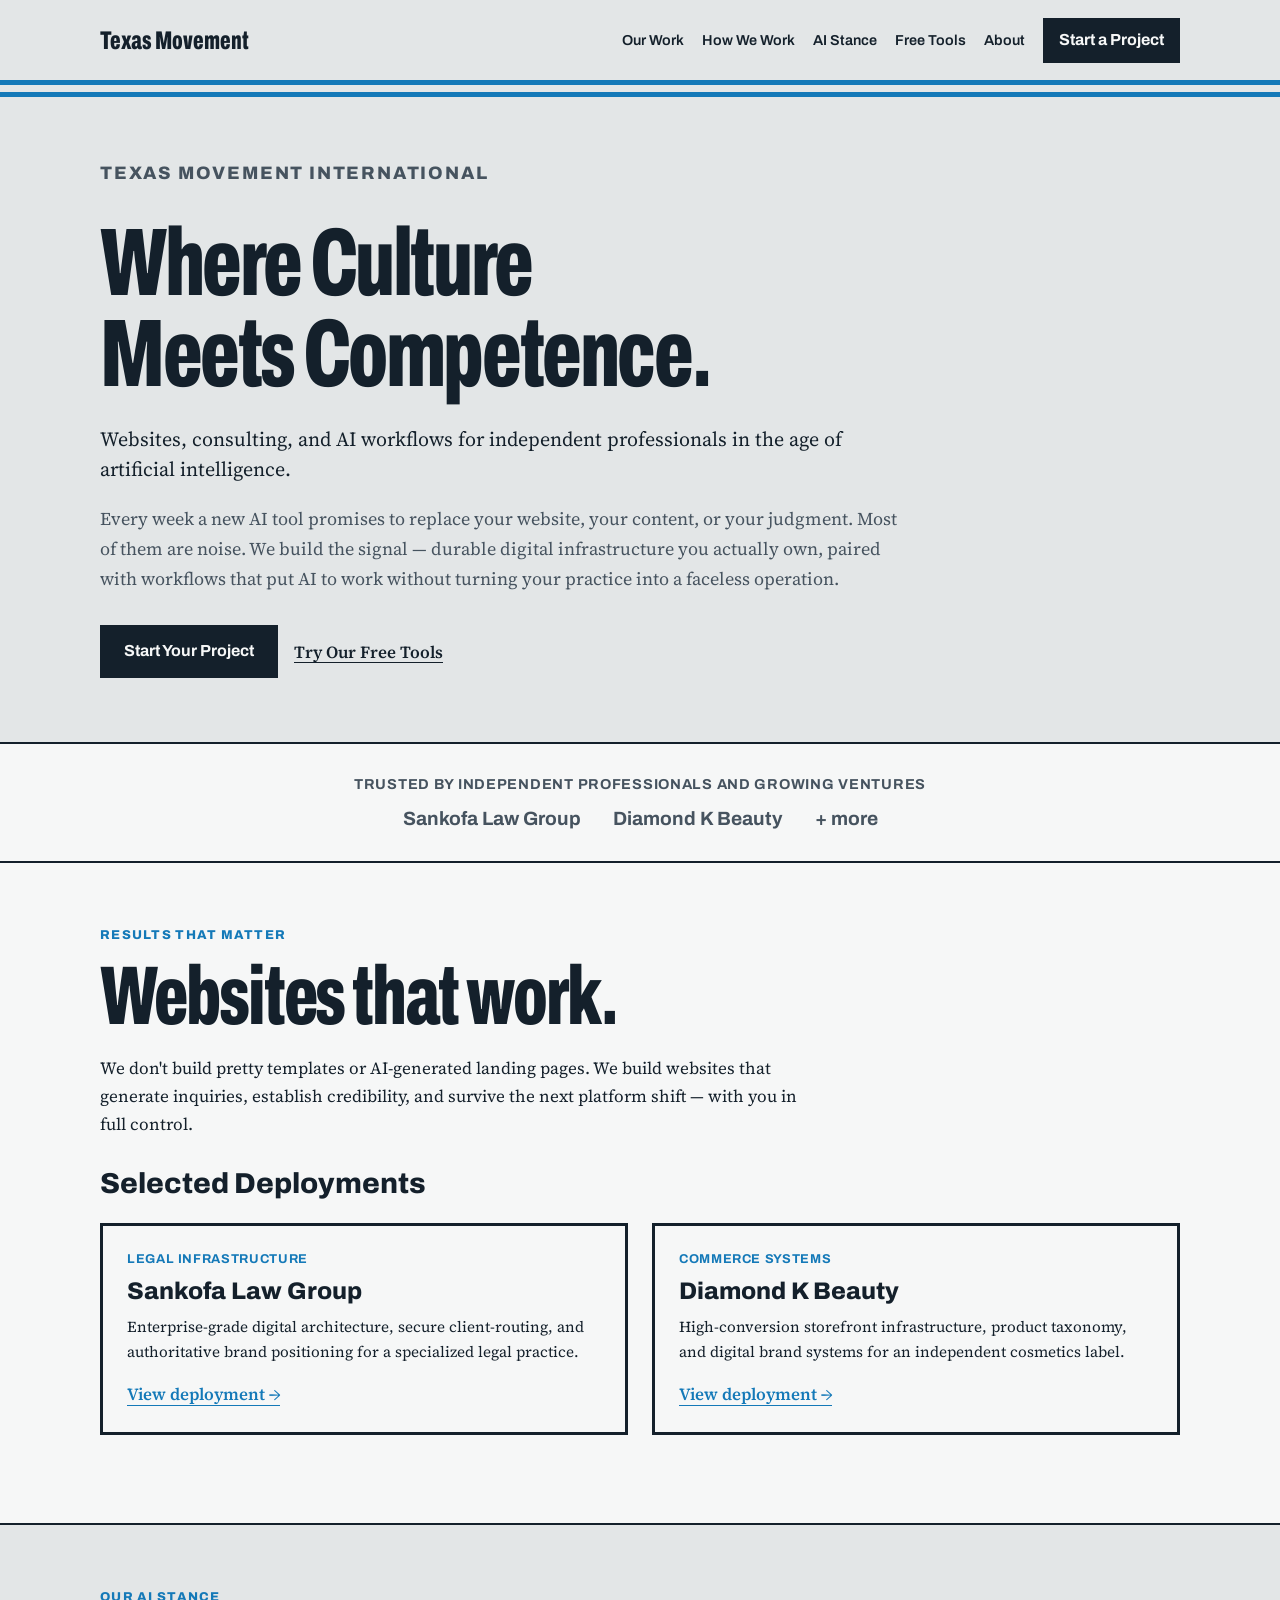
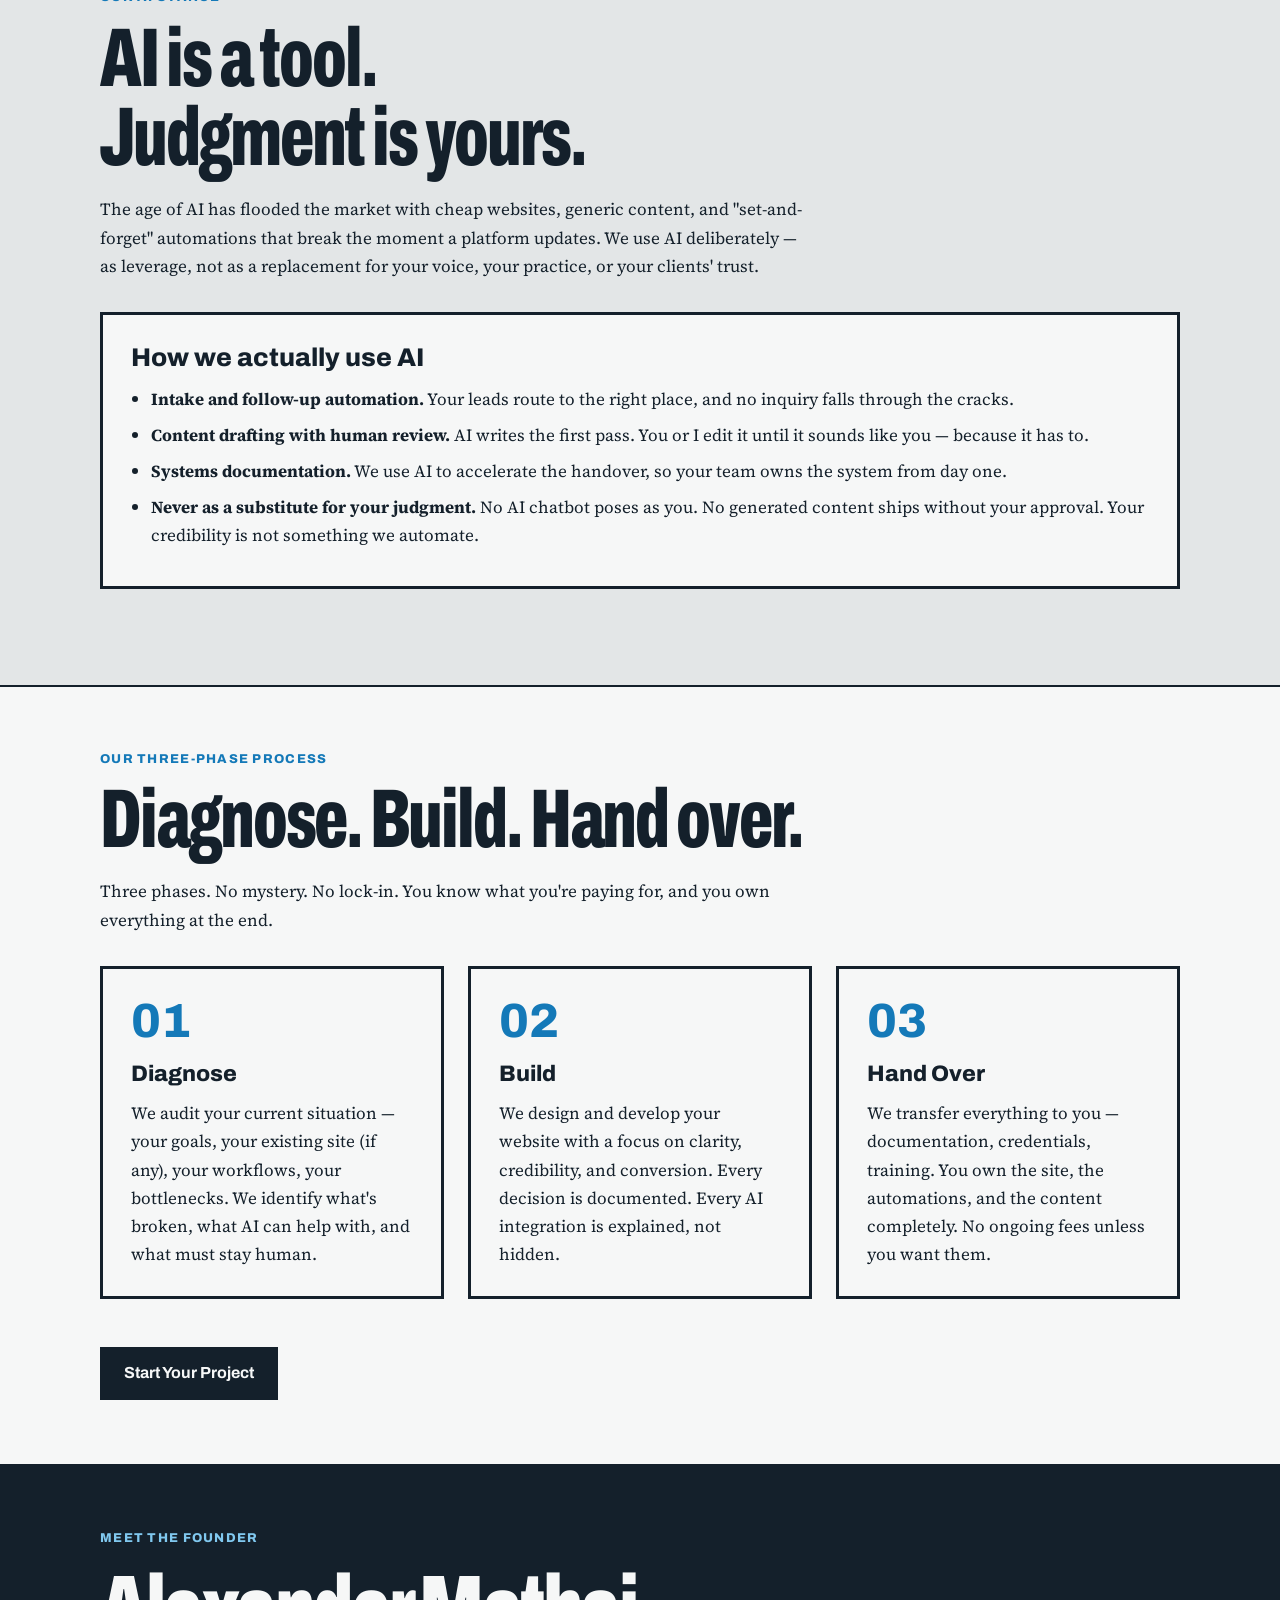
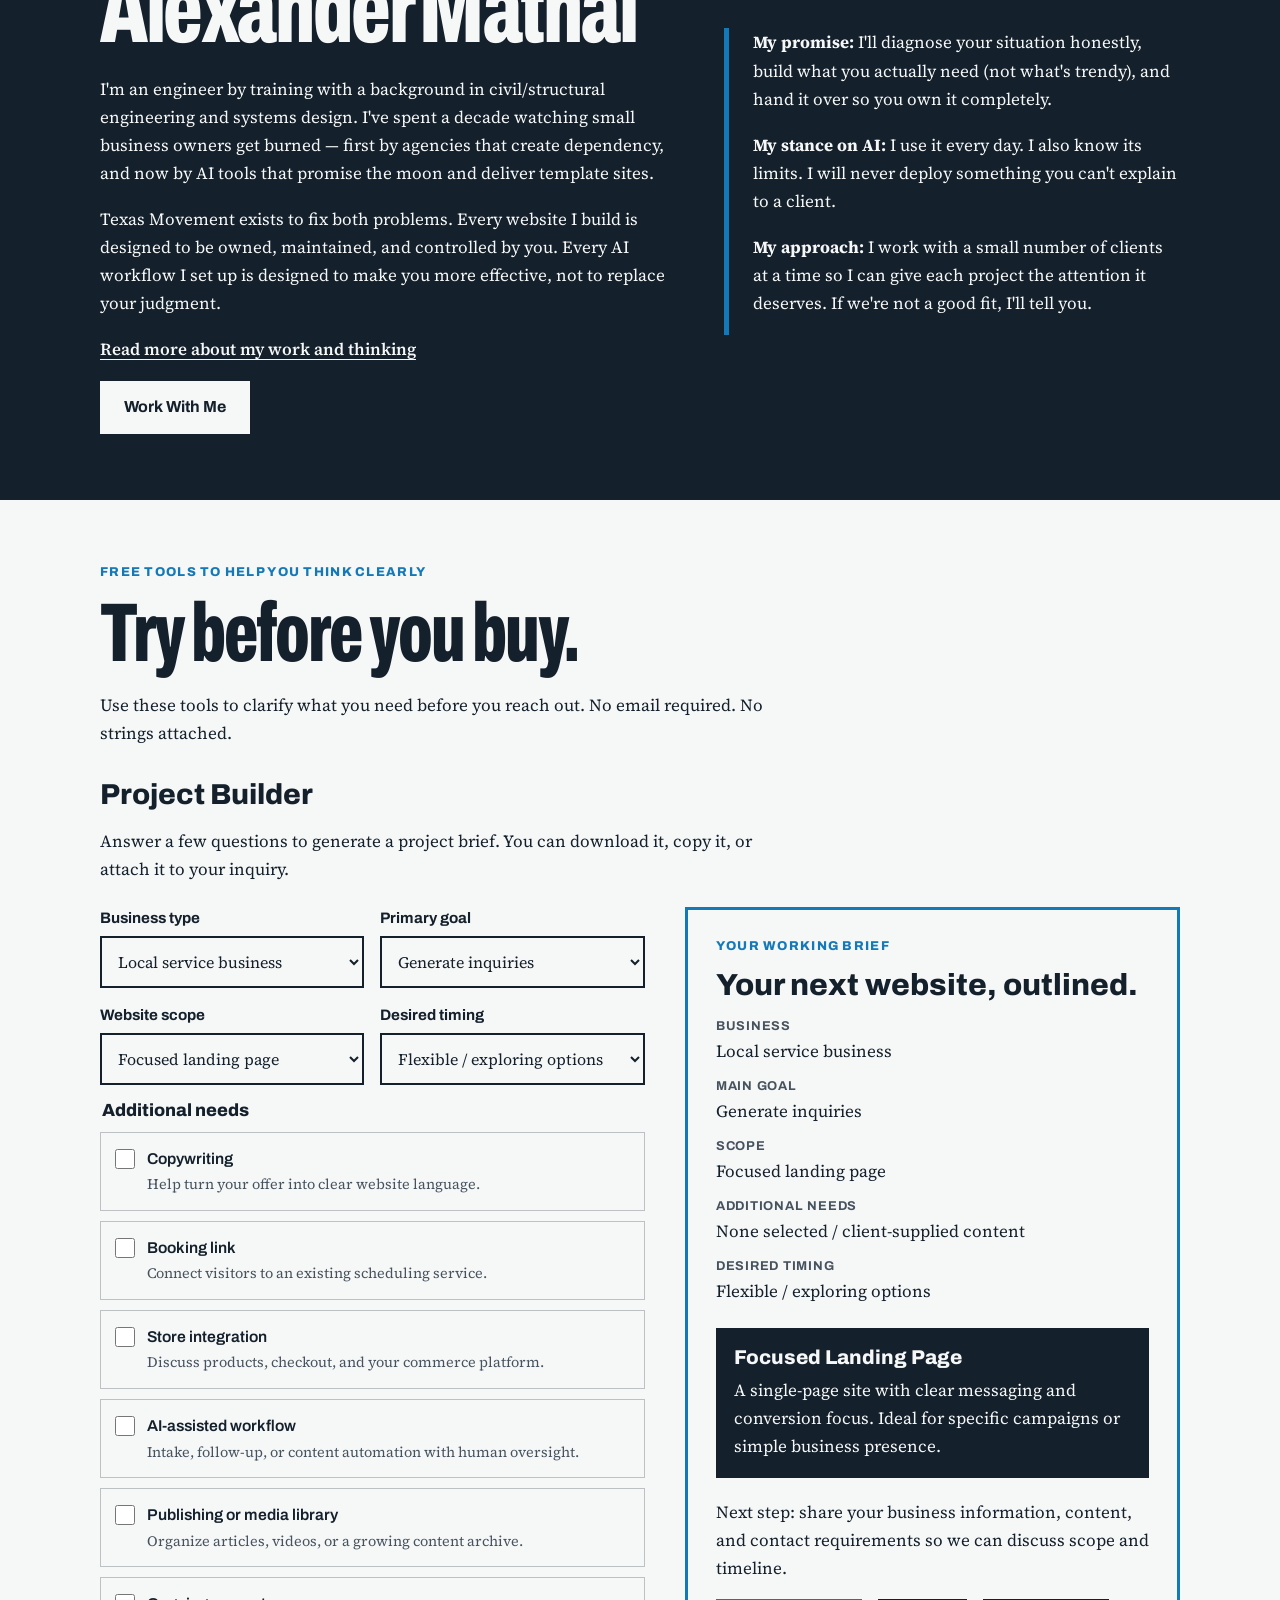
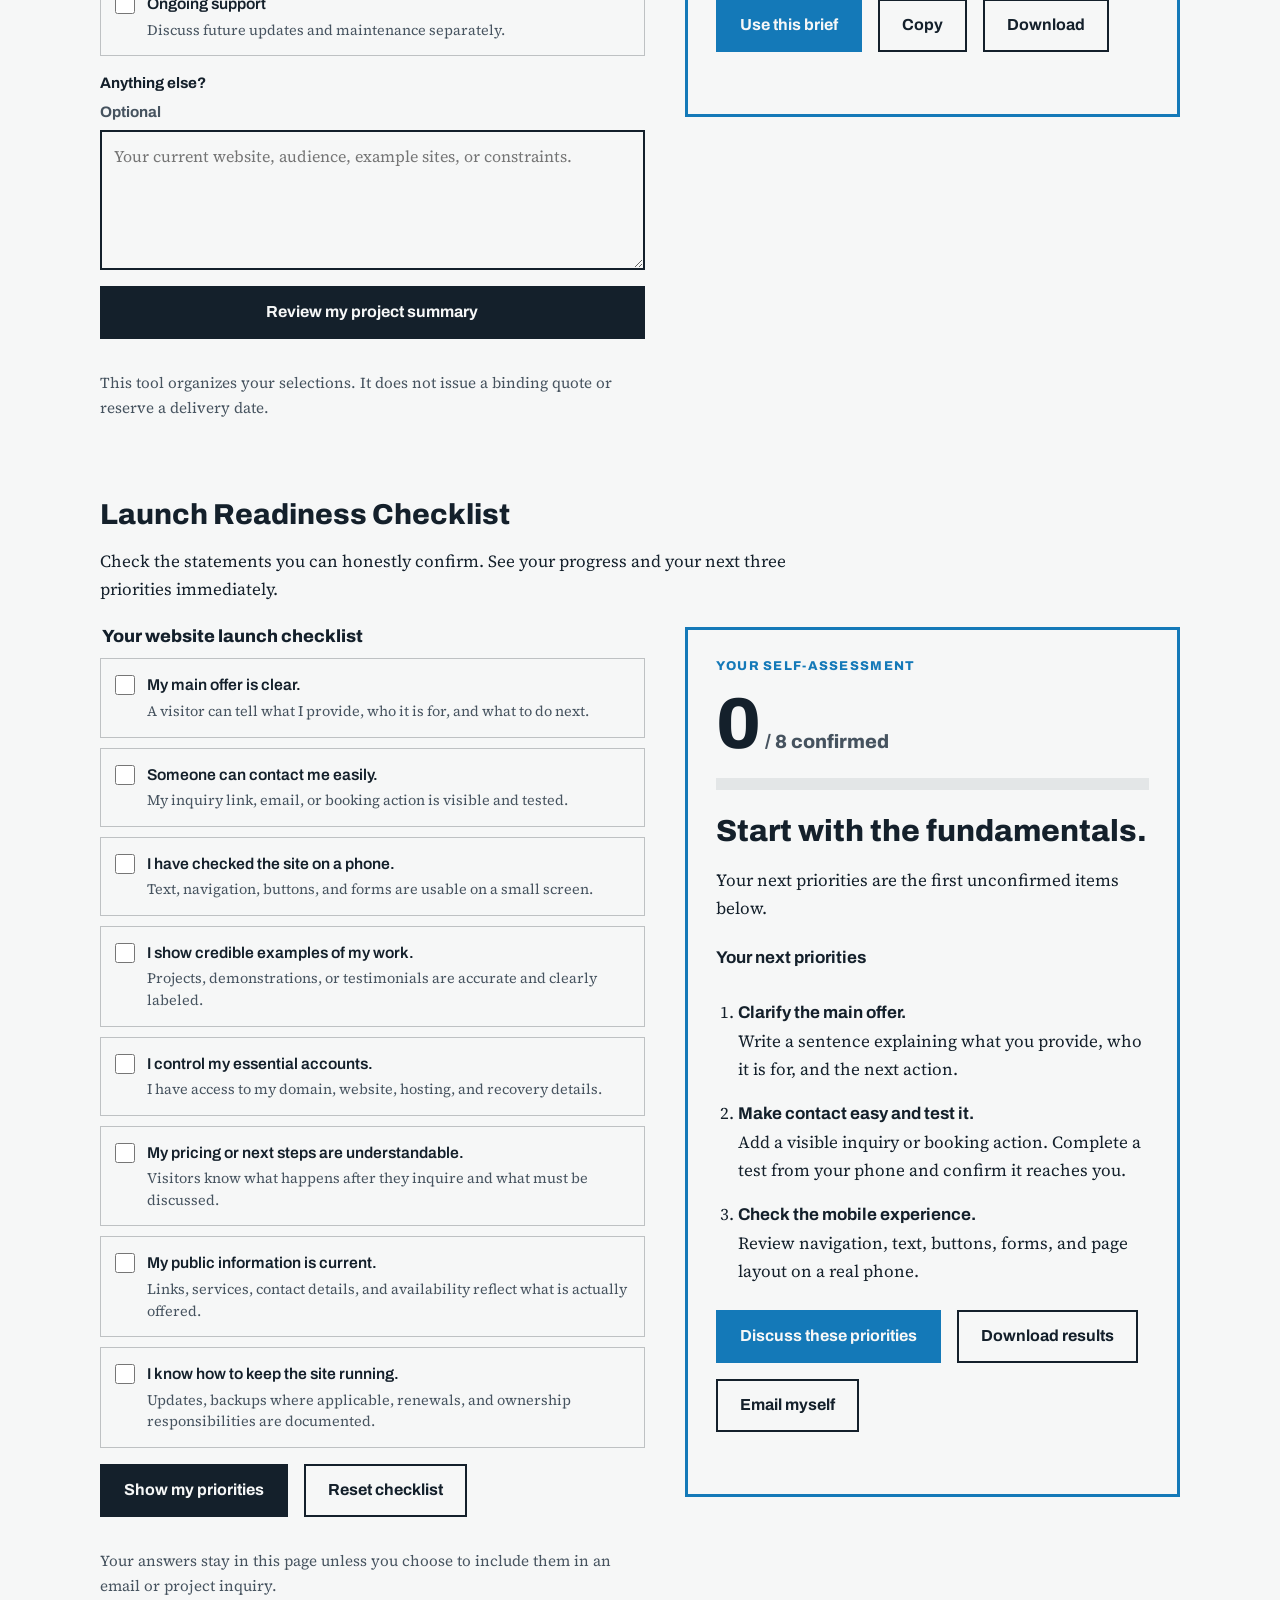
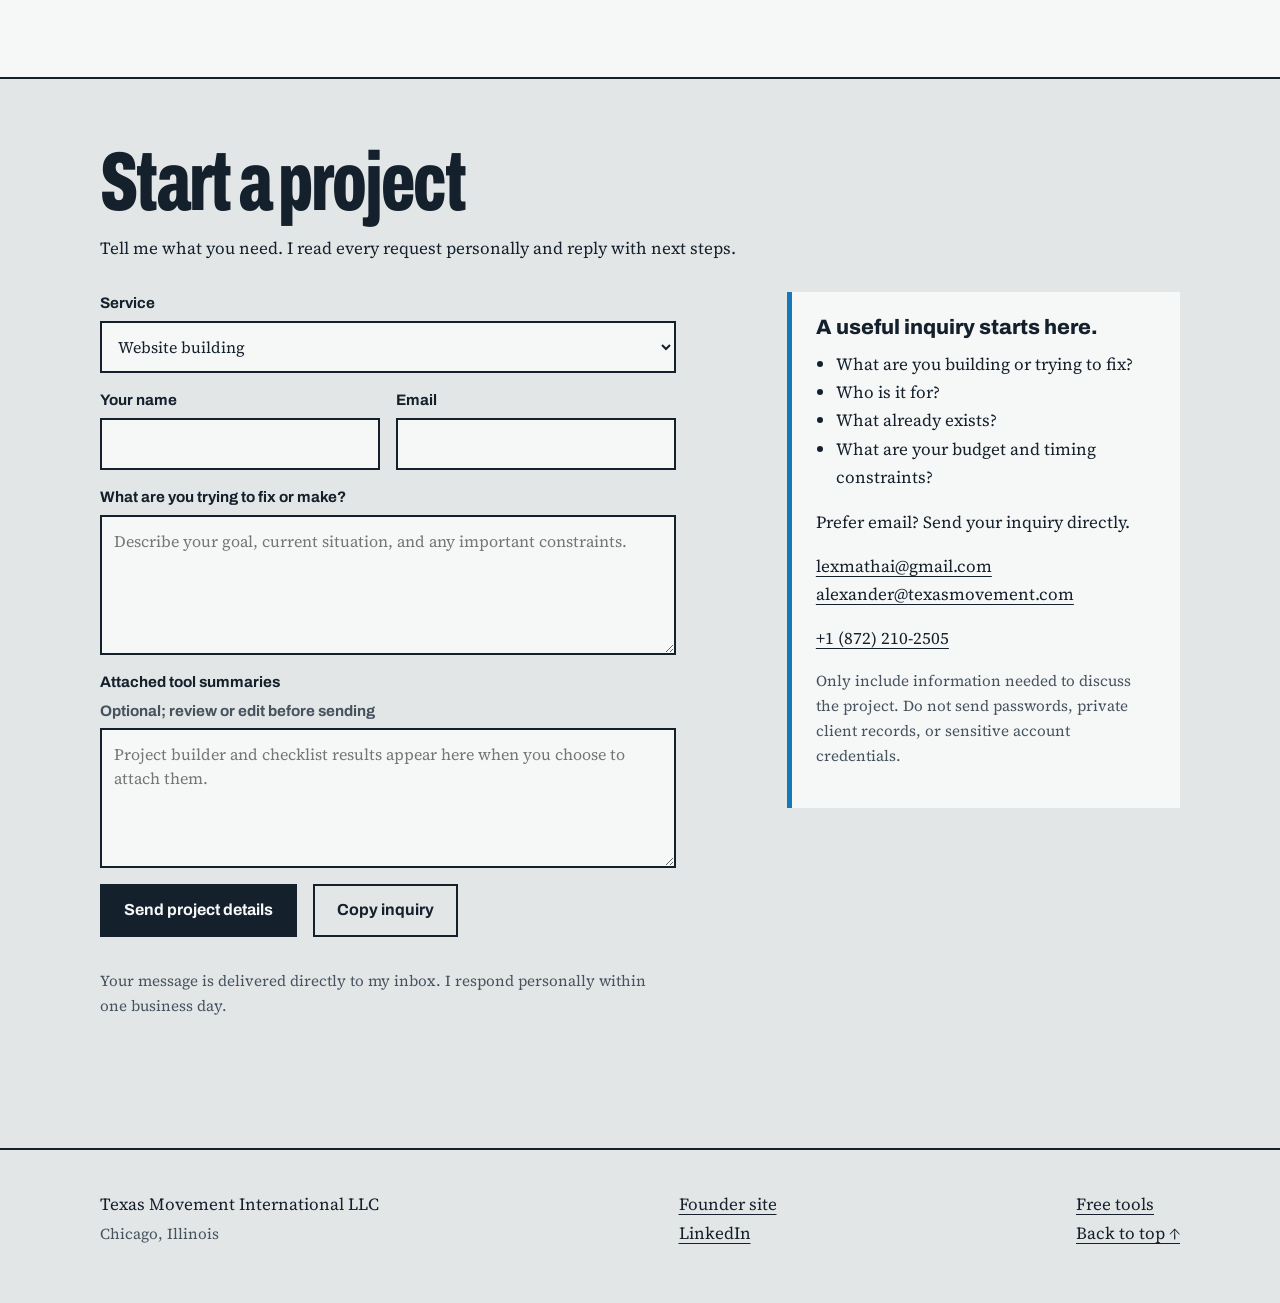
==== commit 673d3444: "Revise HTML for AI focus and content updates Updated title and meta description for improved clarity" ====
--- a/index.html
+++ b/index.html
@@ -4,24 +4,26 @@
 <meta charset="utf-8">
 <meta name="viewport" content="width=device-width, initial-scale=1">
 <meta name="theme-color" content="#14202B">
-<title>Texas Movement International | Websites for Small Business Owners</title>
-<meta name="description" content="Texas Movement Consulting designs and builds professional websites for small business owners, independent professionals, and growing ventures. Strategy, execution, and handover.">
+<title>Texas Movement International | Where Culture Meets Competence</title>
+<meta name="description" content="Websites and consulting for independent professionals in the age of AI. We diagnose the problem, build the solution, and hand it over so you own it completely.">
 <link rel="canonical" href="https://texasmovement.com/">
 
-<!-- Open Graph / Social Sharing -->
+<!-- Open Graph / Social Sharing — 16:9 -->
 <meta property="og:type" content="website">
 <meta property="og:url" content="https://texasmovement.com/">
-<meta property="og:title" content="Texas Movement International | Websites for Small Business Owners">
-<meta property="og:description" content="Professional websites for small business owners. We diagnose the problem, build the solution, and hand it over so you own it completely.">
-<meta property="og:image" content="https://texasmovement.com/Tmilogo3ogimage.JPG">
-<meta property="og:image:alt" content="Texas Movement International logo">
+<meta property="og:title" content="Texas Movement International | Where Culture Meets Competence">
+<meta property="og:description" content="Websites and consulting for independent professionals in the age of AI. Diagnose. Build. Hand over.">
+<meta property="og:image" content="https://texasmovement.com/TMCLogo26.png">
+<meta property="og:image:width" content="1920">
+<meta property="og:image:height" content="1080">
+<meta property="og:image:alt" content="Texas Movement International — Where Culture Meets Competence">
 <meta property="og:site_name" content="Texas Movement International">
 
-<!-- Twitter Card -->
+<!-- Twitter Card — 16:9 -->
 <meta name="twitter:card" content="summary_large_image">
-<meta name="twitter:title" content="Texas Movement International | Websites for Small Business Owners">
-<meta name="twitter:description" content="Professional websites for small business owners. We diagnose the problem, build the solution, and hand it over so you own it completely.">
-<meta name="twitter:image" content="https://texasmovement.com/Tmilogo3ogimage.JPG">
+<meta name="twitter:title" content="Texas Movement International | Where Culture Meets Competence">
+<meta name="twitter:description" content="Websites and consulting for independent professionals in the age of AI. Diagnose. Build. Hand over.">
+<meta name="twitter:image" content="https://texasmovement.com/TMCLogo26.png">
 
 <link rel="preconnect" href="https://fonts.googleapis.com">
 <link rel="preconnect" href="https://fonts.gstatic.com" crossorigin>
@@ -34,7 +36,7 @@
   "name": "Texas Movement International LLC",
   "alternateName": "Texas Movement Consulting",
   "url": "https://texasmovement.com/",
-  "description": "Professional website design and development for small business owners, independent professionals, and growing ventures.",
+  "description": "Websites and consulting for independent professionals in the age of AI.",
   "founder": {
     "@type": "Person",
     "name": "Alexander Varghese Mathai",
@@ -47,7 +49,7 @@
     "https://alexandermathai.com/",
     "https://www.linkedin.com/in/alexandermathai"
   ],
-  "knowsAbout": ["Website Design", "Digital Strategy", "Small Business Consulting", "Web Development"]
+  "knowsAbout": ["Website Design", "Digital Strategy", "Small Business Consulting", "AI Workflows", "Web Development"]
 }
 </script>
 
@@ -100,7 +102,8 @@
 /* Hero */
 .hero{padding:64px 0}
 .hero h1{font-size:clamp(3rem,12vw,6rem);margin-bottom:24px;max-width:20ch}
-.hero p{font-size:1.25rem;max-width:50rem;margin:0 0 32px}
+.hero .subtitle{font:400 1.25rem/1.5 var(--body);max-width:50rem;margin:0 0 20px;color:var(--ink)}
+.hero p{font-size:1.125rem;max-width:50rem;margin:0 0 32px;color:var(--mute)}
 .hero .actions{margin-top:32px}
 
 /* Logo Strip */
@@ -129,6 +132,13 @@
 .step-number{font:800 3rem/1 var(--head);color:var(--blue);margin-bottom:16px}
 .step h3{font:800 1.4rem/1.2 var(--head);margin:0 0 12px}
 .step p{margin:0}
+
+/* AI Callout */
+.ai-callout{border:3px solid var(--ink);padding:28px;background:var(--white);margin:32px 0}
+.ai-callout h3{font:800 1.6rem/1.2 var(--head);margin:0 0 12px}
+.ai-callout p{margin:0 0 16px}
+.ai-callout ul{margin:0;padding-left:20px}
+.ai-callout li{margin-bottom:8px}
 
 /* Tools */
 .builder-layout{display:grid;gap:28px;align-items:start}
@@ -223,6 +233,7 @@
     <nav aria-label="Primary">
       <a href="#proof">Our Work</a>
       <a href="#process">How We Work</a>
+      <a href="#ai">AI Stance</a>
       <a href="#tools">Free Tools</a>
       <a href="#founder">About</a>
       <a class="btn" href="#start">Start a Project</a>
@@ -234,9 +245,10 @@
   <!-- HERO -->
   <section class="hero">
     <div class="wrap">
-      <p class="eyebrow">Texas Movement Consulting</p>
-      <h1 class="display">Websites for small business owners who want to own their digital presence.</h1>
-      <p>We diagnose what's broken, build a professional website that actually works, and hand it over so you control it completely. No lock-in. No dependency. Just a website that does its job.</p>
+      <p class="eyebrow">Texas Movement International</p>
+      <h1 class="display">Where Culture<br>Meets Competence.</h1>
+      <p class="subtitle">Websites, consulting, and AI workflows for independent professionals in the age of artificial intelligence.</p>
+      <p>Every week a new AI tool promises to replace your website, your content, or your judgment. Most of them are noise. We build the signal — durable digital infrastructure you actually own, paired with workflows that put AI to work without turning your practice into a faceless operation.</p>
       <div class="actions">
         <a class="btn" href="#start">Start Your Project</a>
         <a href="#tools">Try Our Free Tools</a>
@@ -261,7 +273,7 @@
     <div class="wrap">
       <p class="eyebrow">Results that matter</p>
       <h2 class="display section-title">Websites that work.</h2>
-      <p class="section-intro">We don't just build pretty sites. We build websites that generate inquiries, establish credibility, and help you own your digital infrastructure.</p>
+      <p class="section-intro">We don't build pretty templates or AI-generated landing pages. We build websites that generate inquiries, establish credibility, and survive the next platform shift — with you in full control.</p>
 
       <h3 style="font:800 1.8rem var(--head);margin:24px 0 16px">Selected Deployments</h3>
       <div class="portfolio-grid">
@@ -281,28 +293,47 @@
     </div>
   </section>
 
+  <!-- AI STANCE -->
+  <section id="ai">
+    <div class="wrap">
+      <p class="eyebrow">Our AI stance</p>
+      <h2 class="display section-title">AI is a tool.<br>Judgment is yours.</h2>
+      <p class="section-intro">The age of AI has flooded the market with cheap websites, generic content, and "set-and-forget" automations that break the moment a platform updates. We use AI deliberately — as leverage, not as a replacement for your voice, your practice, or your clients' trust.</p>
+
+      <div class="ai-callout">
+        <h3>How we actually use AI</h3>
+        <ul>
+          <li><strong>Intake and follow-up automation.</strong> Your leads route to the right place, and no inquiry falls through the cracks.</li>
+          <li><strong>Content drafting with human review.</strong> AI writes the first pass. You or I edit it until it sounds like you — because it has to.</li>
+          <li><strong>Systems documentation.</strong> We use AI to accelerate the handover, so your team owns the system from day one.</li>
+          <li><strong>Never as a substitute for your judgment.</strong> No AI chatbot poses as you. No generated content ships without your approval. Your credibility is not something we automate.</li>
+        </ul>
+      </div>
+    </div>
+  </section>
+
   <!-- PROCESS -->
-  <section id="process">
+  <section id="process" class="surface">
     <div class="wrap">
       <p class="eyebrow">Our three-phase process</p>
       <h2 class="display section-title">Diagnose. Build. Hand over.</h2>
-      <p class="section-intro">We work in three clear phases so you always know what's happening, what you're paying for, and what you'll own at the end.</p>
+      <p class="section-intro">Three phases. No mystery. No lock-in. You know what you're paying for, and you own everything at the end.</p>
 
       <div class="process-steps">
         <div class="step">
           <div class="step-number">01</div>
           <h3>Diagnose</h3>
-          <p>We audit your current situation—your goals, your existing site (if any), your workflows, your bottlenecks. We identify what's broken and what needs to change.</p>
+          <p>We audit your current situation — your goals, your existing site (if any), your workflows, your bottlenecks. We identify what's broken, what AI can help with, and what must stay human.</p>
         </div>
         <div class="step">
           <div class="step-number">02</div>
           <h3>Build</h3>
-          <p>We design and develop your website with a focus on clarity, credibility, and conversion. Every decision is documented so you understand why we made it.</p>
+          <p>We design and develop your website with a focus on clarity, credibility, and conversion. Every decision is documented. Every AI integration is explained, not hidden.</p>
         </div>
         <div class="step">
           <div class="step-number">03</div>
           <h3>Hand Over</h3>
-          <p>We transfer everything to you—documentation, credentials, training. You own the site completely. No lock-in. No ongoing fees unless you want them.</p>
+          <p>We transfer everything to you — documentation, credentials, training. You own the site, the automations, and the content completely. No ongoing fees unless you want them.</p>
         </div>
       </div>
 
@@ -318,15 +349,15 @@
       <div>
         <p class="eyebrow">Meet the founder</p>
         <h2 class="display">Alexander Mathai</h2>
-        <p>I'm an engineer by training with a background in civil/structural engineering and systems design. I spent years watching small business owners get burned by agencies that create dependency instead of ownership.</p>
-        <p>I started Texas Movement Consulting to fix that. Every website I build is designed to be owned, maintained, and controlled by you—not rented from me.</p>
+        <p>I'm an engineer by training with a background in civil/structural engineering and systems design. I've spent a decade watching small business owners get burned — first by agencies that create dependency, and now by AI tools that promise the moon and deliver template sites.</p>
+        <p>Texas Movement exists to fix both problems. Every website I build is designed to be owned, maintained, and controlled by you. Every AI workflow I set up is designed to make you more effective, not to replace your judgment.</p>
         <p><a class="link" href="https://alexandermathai.com">Read more about my work and thinking</a></p>
         <a class="btn" href="#start">Work With Me</a>
       </div>
       <div class="founder-note">
         <p><strong>My promise:</strong> I'll diagnose your situation honestly, build what you actually need (not what's trendy), and hand it over so you own it completely.</p>
+        <p><strong>My stance on AI:</strong> I use it every day. I also know its limits. I will never deploy something you can't explain to a client.</p>
         <p><strong>My approach:</strong> I work with a small number of clients at a time so I can give each project the attention it deserves. If we're not a good fit, I'll tell you.</p>
-        <p><strong>My background:</strong> Engineering, systems thinking, and a decade of helping founders build durable digital infrastructure.</p>
       </div>
     </div>
   </section>
@@ -387,6 +418,7 @@
                 <label class="check-row"><input type="checkbox" name="extra" value="Copywriting"><span>Copywriting<small>Help turn your offer into clear website language.</small></span></label>
                 <label class="check-row"><input type="checkbox" name="extra" value="Booking link"><span>Booking link<small>Connect visitors to an existing scheduling service.</small></span></label>
                 <label class="check-row"><input type="checkbox" name="extra" value="Store integration"><span>Store integration<small>Discuss products, checkout, and your commerce platform.</small></span></label>
+                <label class="check-row"><input type="checkbox" name="extra" value="AI-assisted workflow"><span>AI-assisted workflow<small>Intake, follow-up, or content automation with human oversight.</small></span></label>
                 <label class="check-row"><input type="checkbox" name="extra" value="Publishing or media library"><span>Publishing or media library<small>Organize articles, videos, or a growing content archive.</small></span></label>
                 <label class="check-row"><input type="checkbox" name="extra" value="Ongoing support"><span>Ongoing support<small>Discuss future updates and maintenance separately.</small></span></label>
               </div>
@@ -483,6 +515,7 @@
             <select id="svc" name="service" required>
               <option>Website building</option>
               <option>Consulting / strategy</option>
+              <option>AI workflow design</option>
               <option>Not sure yet</option>
             </select>
           </label>
@@ -642,11 +675,11 @@
         recommendation:"Next step: share your product count, existing store platform, payment needs, and launch constraints."
       };
     }
-    if(state.scope==="larger" || state.goal==="Connect an existing ecosystem"){
+    if(state.scope==="larger" || state.goal==="Connect an existing ecosystem" || state.extras.indexOf("AI-assisted workflow")!==-1){
       return {
         title:"Custom Digital System",
-        description:"Custom quote required. The website, workflows, integrations, and handover should be scoped together.",
-        recommendation:"Next step: list your current tools, existing sites, and the process you want to connect or improve."
+        description:"Custom quote required. The website, AI workflows, integrations, and handover should be scoped together.",
+        recommendation:"Next step: list your current tools, existing sites, and the process you want to connect or automate."
       };
     }
     return {
@@ -809,7 +842,6 @@
     var email = $("em").value.trim();
     var msg = $("msg").value.trim();
 
-    // Basic client-side validation
     if(!name || !email || !msg){
       statusEl.textContent = "Please fill in your name, email, and message before sending.";
       statusEl.className = "status error";
@@ -843,7 +875,6 @@
         statusEl.textContent = "Success! Your message has been delivered. I'll respond within one business day.";
         statusEl.className = "status success";
         form.reset();
-        // Clear attachments cache so next visitor starts fresh
         attachments.brief = "";
         attachments.readiness = "";
       } else {
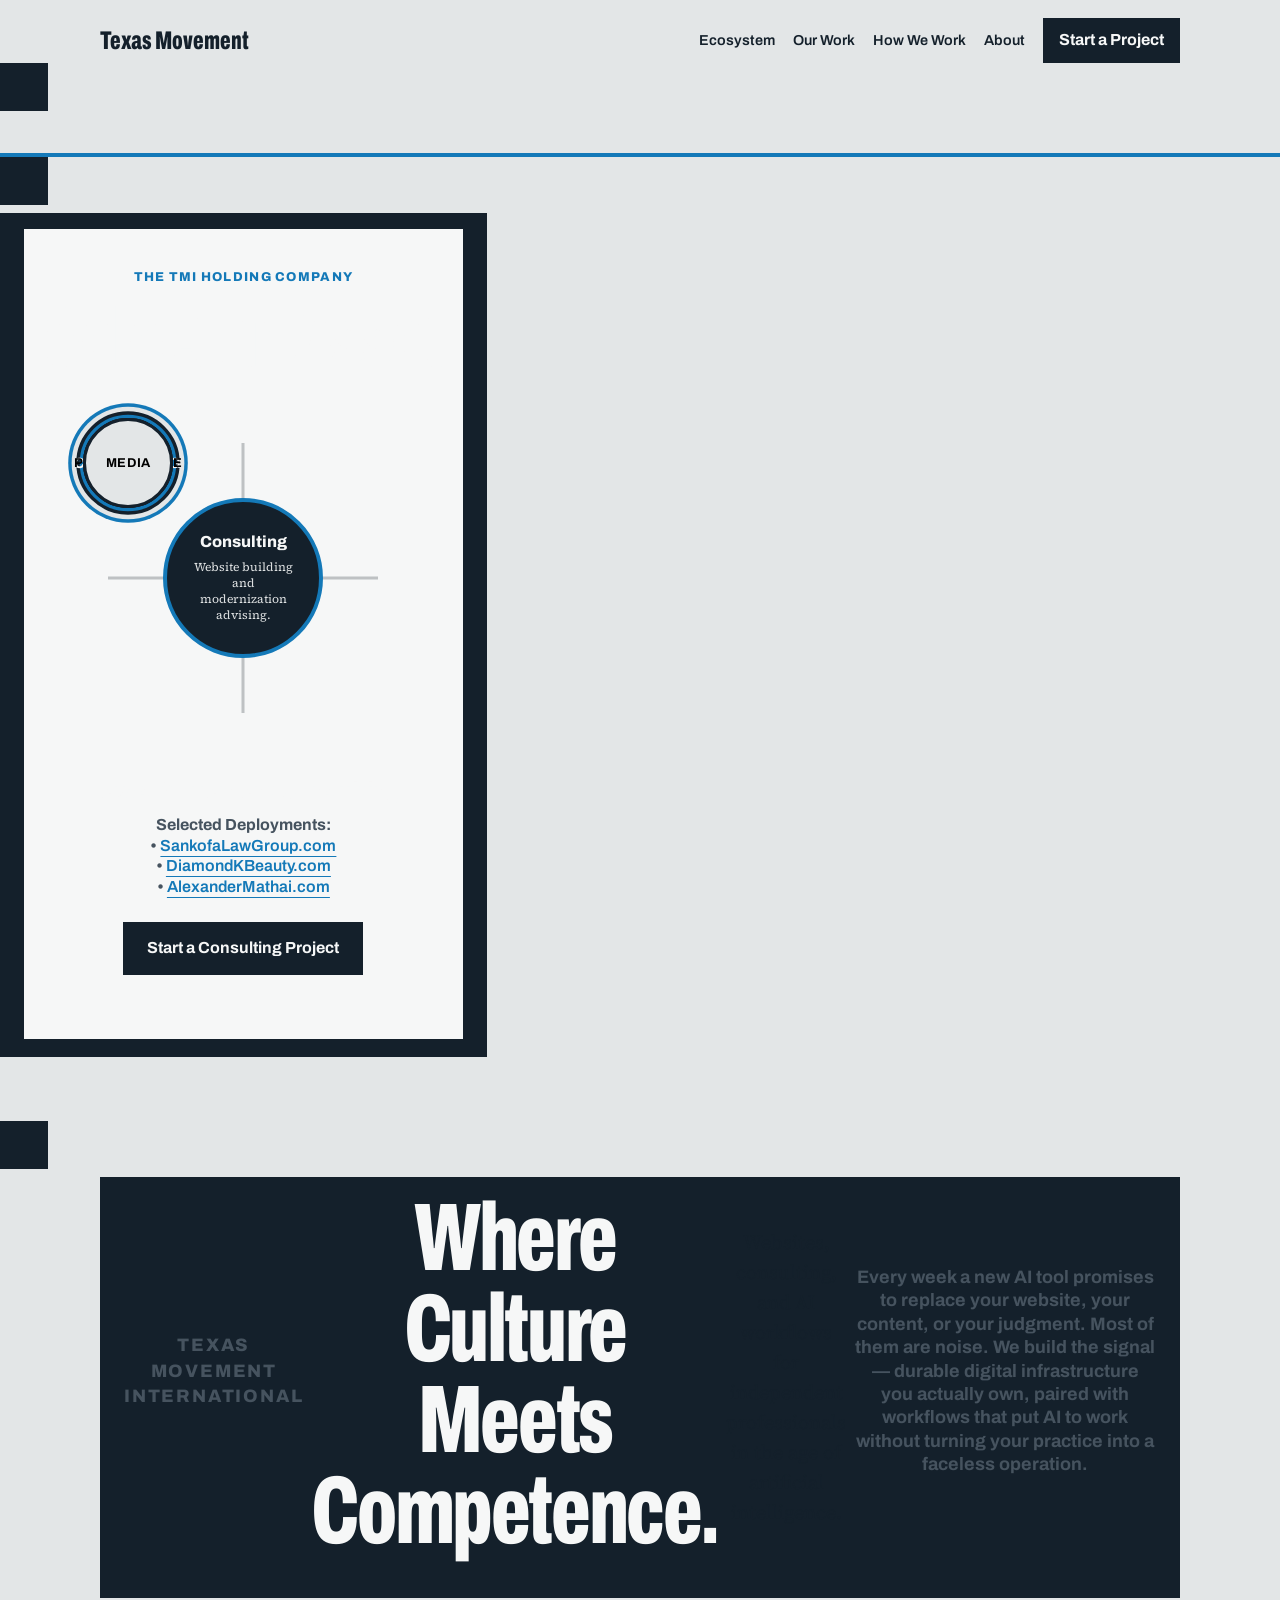
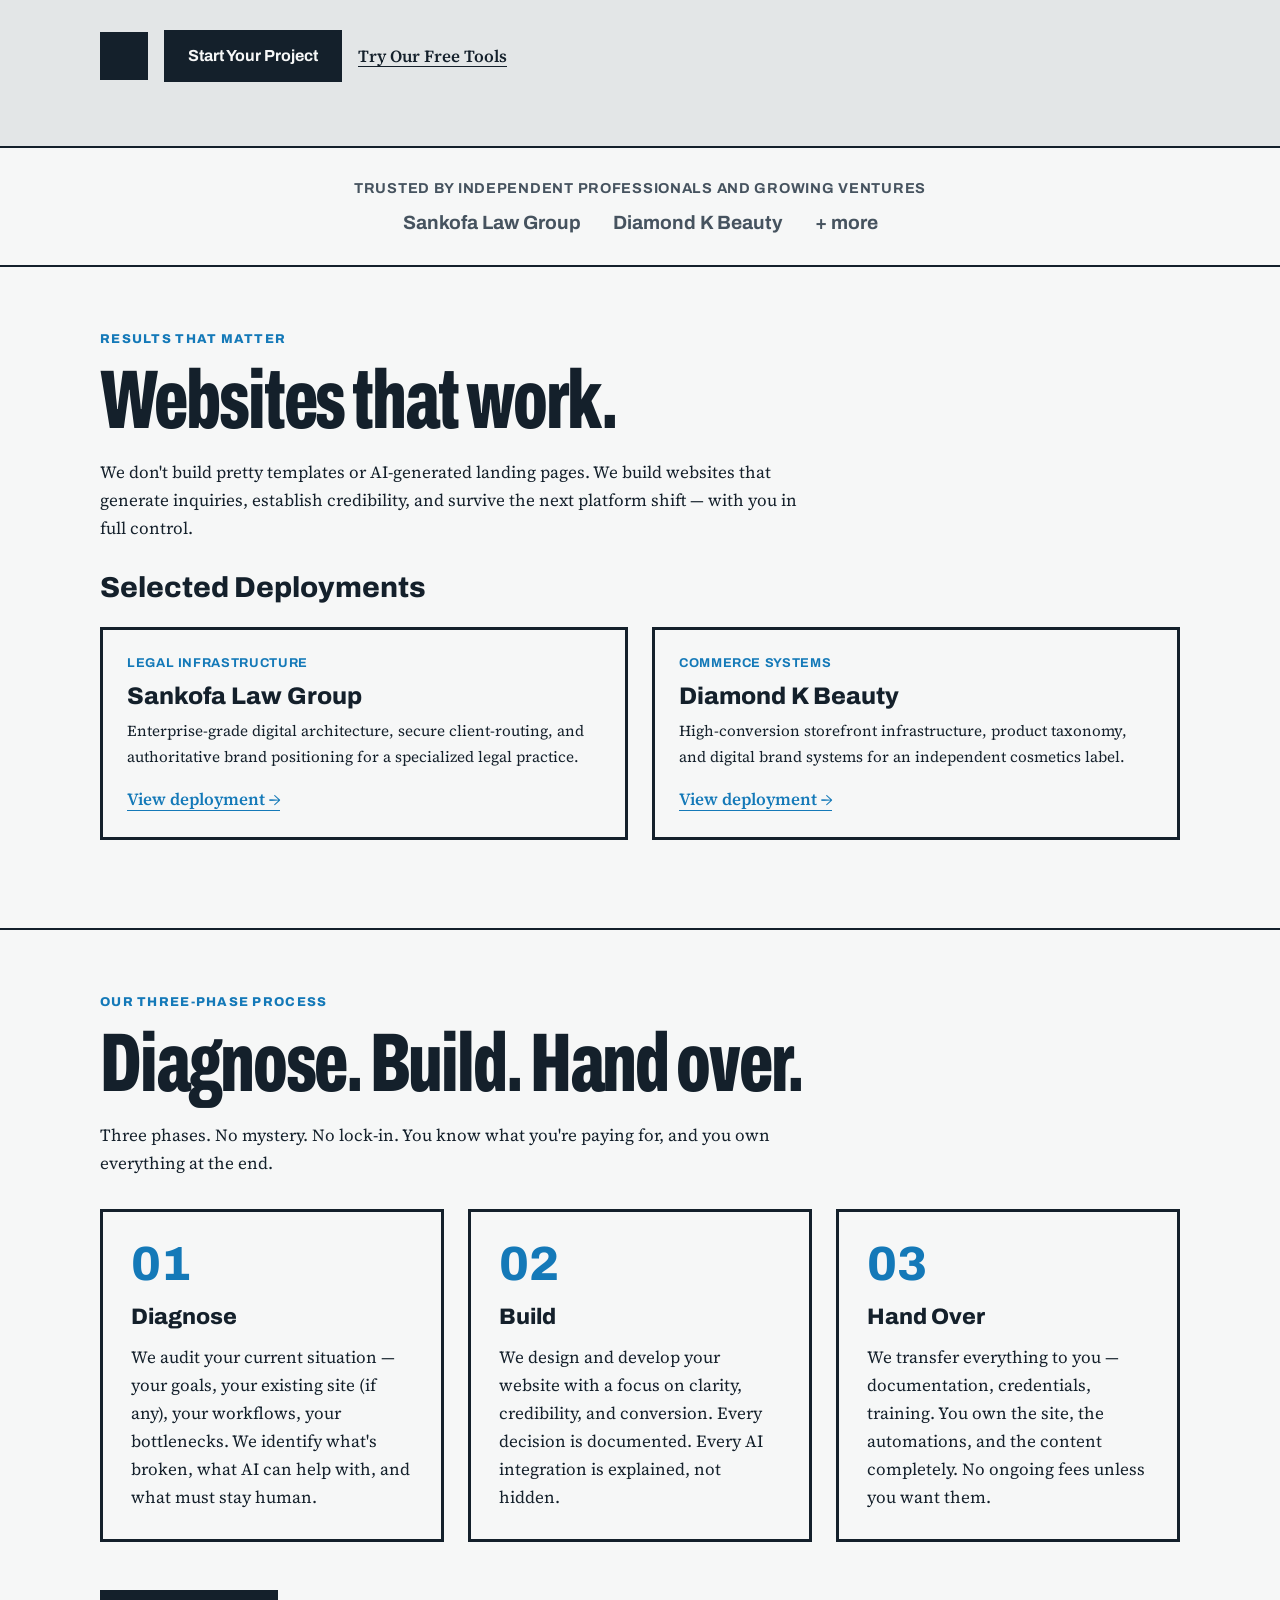
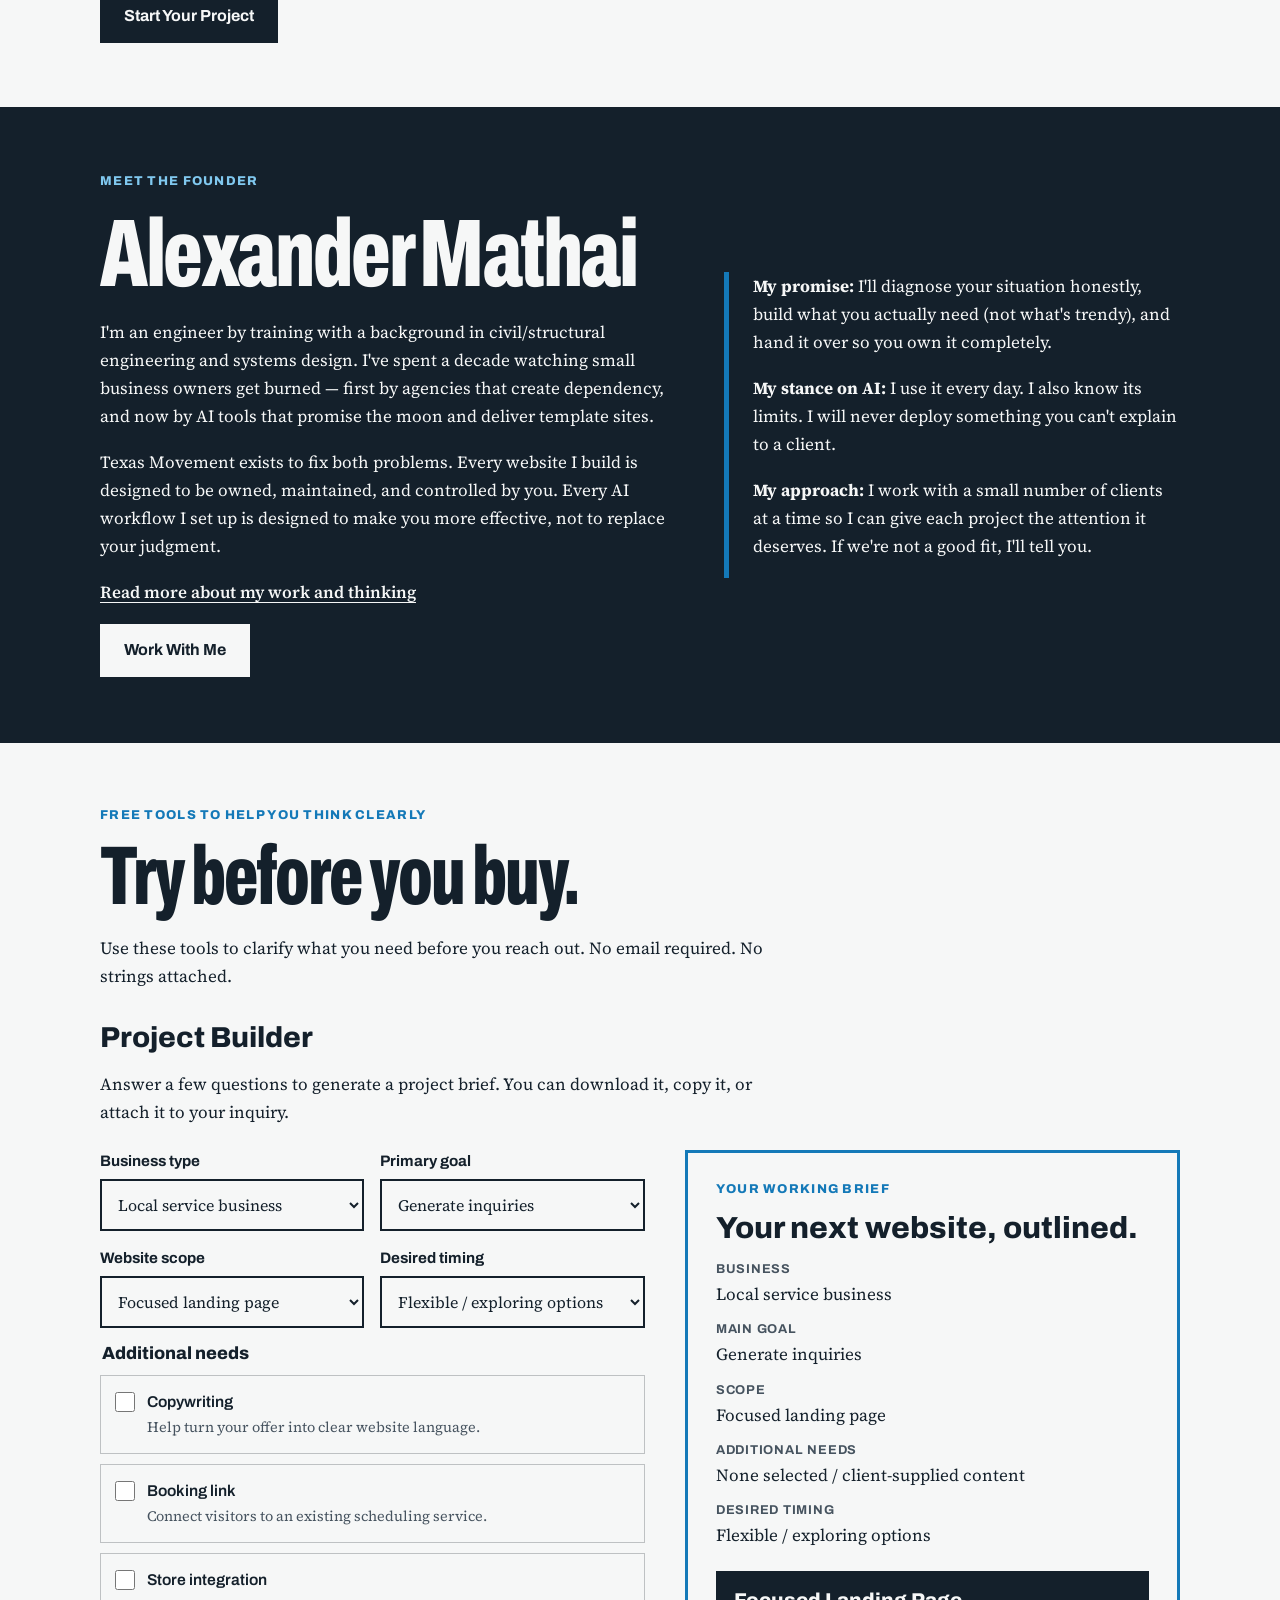
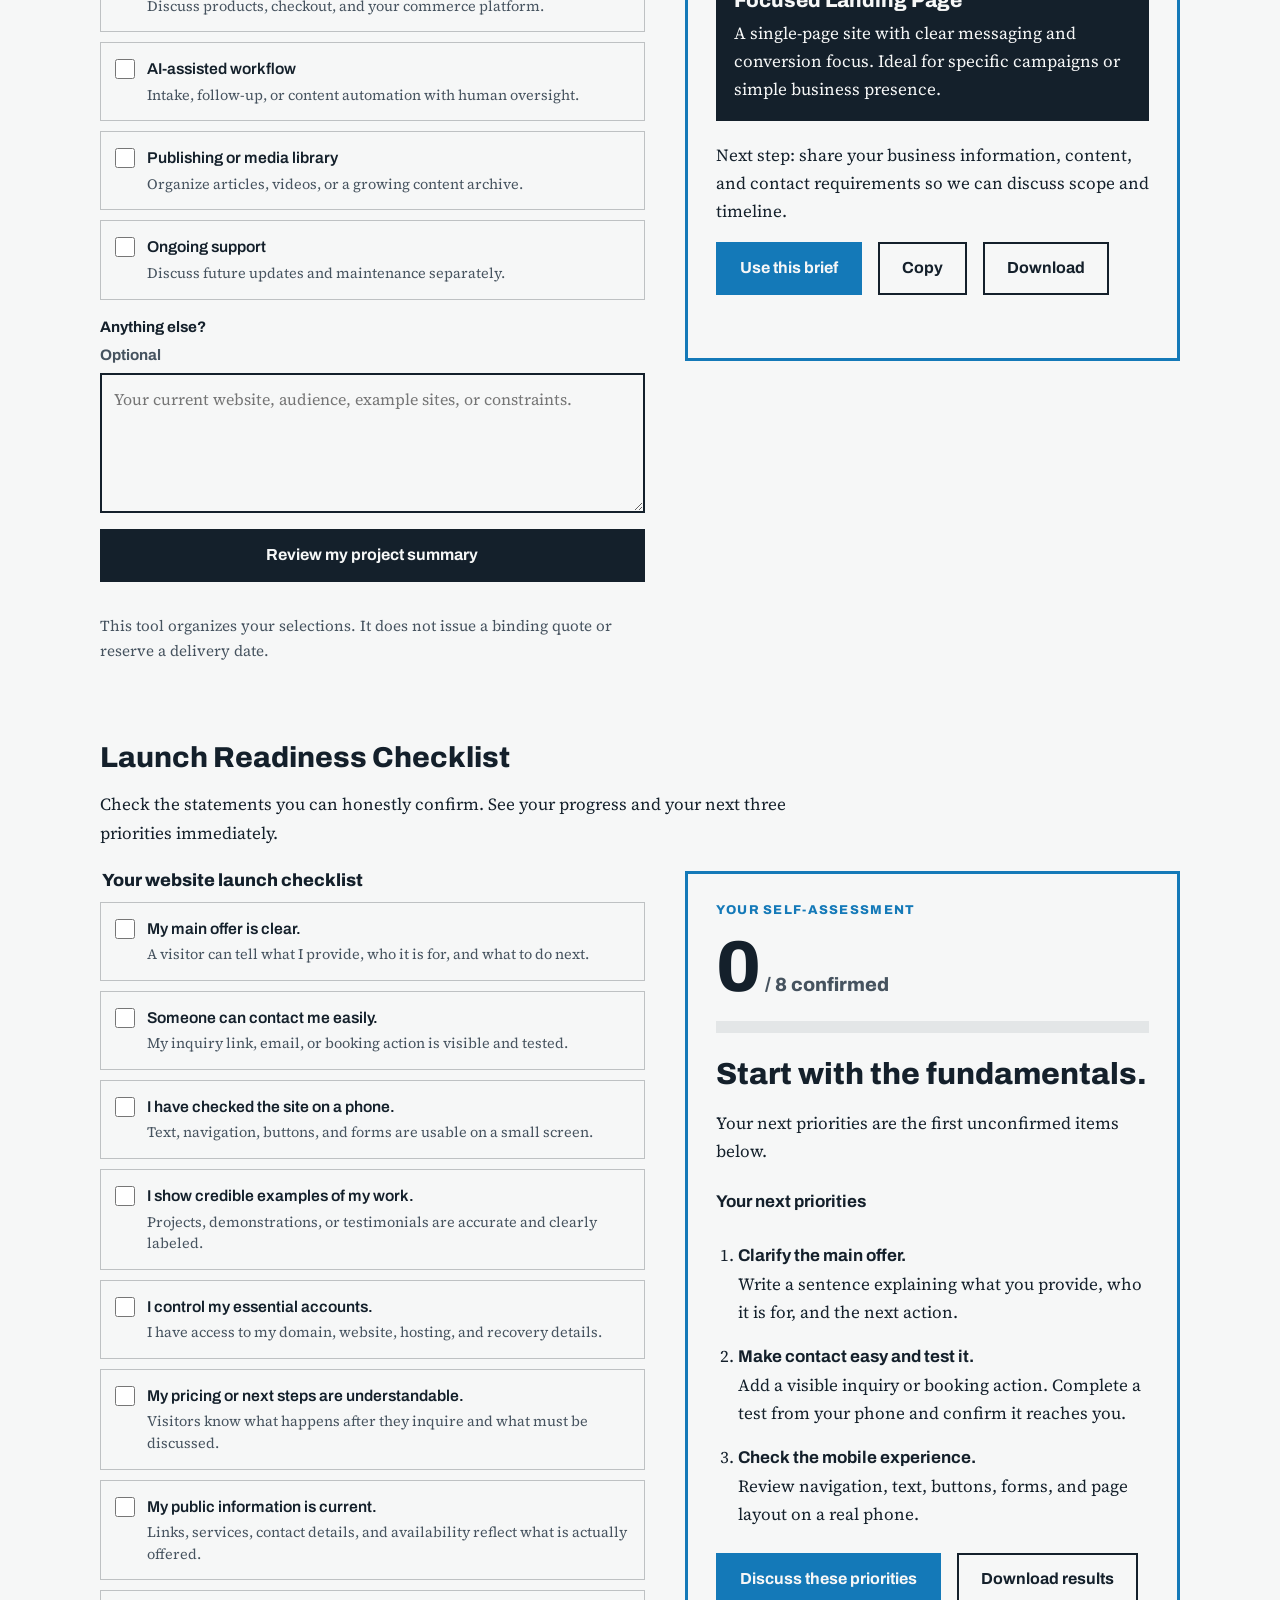
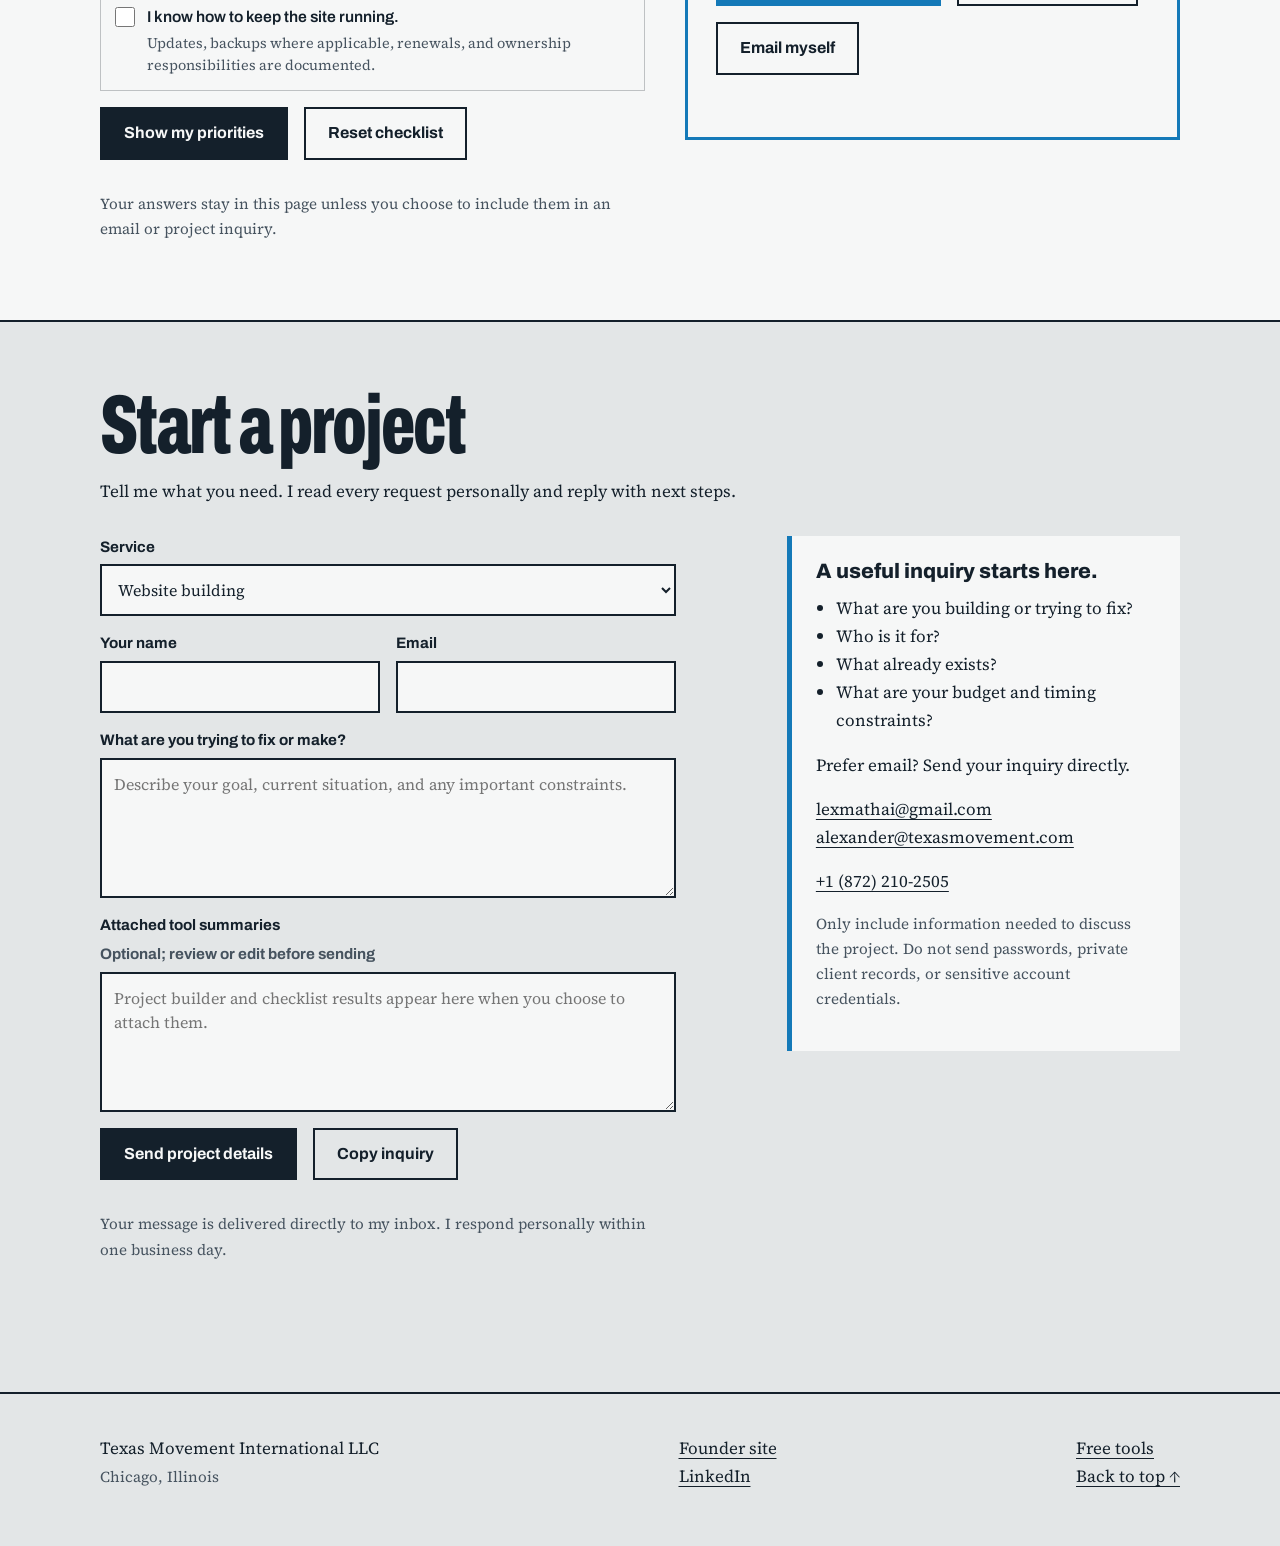
==== commit a7aec0cc: "Revise meta description and restructure header Updated the website description meta tag and modified" ====
--- a/index.html
+++ b/index.html
@@ -5,7 +5,7 @@
 <meta name="viewport" content="width=device-width, initial-scale=1">
 <meta name="theme-color" content="#14202B">
 <title>Texas Movement International | Where Culture Meets Competence</title>
-<meta name="description" content="Websites and consulting for independent professionals in the age of AI. We diagnose the problem, build the solution, and hand it over so you own it completely.">
+<meta name="description" content="Websites, consulting, and AI workflows for independent professionals. Diagnose. Build. Hand over.">
 <link rel="canonical" href="https://texasmovement.com/">
 
 <!-- Open Graph / Social Sharing — 16:9 -->
@@ -58,13 +58,12 @@
   --ink:#14202B;--concrete:#E3E6E7;--white:#F6F7F7;
   --blue:#1479B8;--red:#C8102E;--mute:#46535F;
   --line:rgba(20,32,43,.25);
-  --success:#1a7a3d;
-  --error:#a61b1b;
+  --success:#1a7a3d;--error:#a61b1b;
   --head:"Archivo","Arial Narrow","Helvetica Neue",Arial,sans-serif;
   --body:"Source Serif 4",Georgia,serif;
 }
 *{box-sizing:border-box}
-html{scroll-behavior:smooth;scroll-padding-top:24px}
+html{scroll-behavior:smooth;scroll-padding-top:120px} /* Increased for sticky header */
 body{margin:0;background:var(--concrete);color:var(--ink);font:1.0625rem/1.65 var(--body)}
 a{color:inherit;text-underline-offset:4px}
 button,input,select,textarea{font:inherit}
@@ -80,8 +79,16 @@
 .link{font-weight:600}
 .skip-link{position:absolute;left:20px;top:-100px;background:var(--ink);color:var(--white);padding:12px 18px;z-index:100}
 .skip-link:focus{top:12px}
-header{position:relative;padding:18px 0 34px}
-header::after{content:"";position:absolute;left:0;right:0;bottom:0;height:17px;background:linear-gradient(to bottom,var(--blue) 0 5px,transparent 5px 12px,var(--blue) 12px 17px)}
+
+/* STICKY HEADER */
+header{
+  position:sticky;
+  top:0;
+  z-index:1000;
+  background:var(--concrete);
+  padding:18px 0 34px;
+  border-bottom:4px solid var(--blue);
+}
 .bar{display:flex;align-items:center;justify-content:space-between;gap:16px;flex-wrap:wrap}
 .mark{font:800 1.6rem/1 var(--head);font-stretch:62%;text-decoration:none}
 nav{display:flex;gap:18px;align-items:center;flex-wrap:wrap;font:600 .9rem var(--head)}
@@ -94,10 +101,60 @@
 .btn.blue{background:var(--blue);border-color:var(--blue)}
 .btn.blue:hover{background:var(--ink);border-color:var(--ink)}
 .btn:disabled{opacity:.55;cursor:not-allowed}
-.btn:disabled:hover{background:var(--ink);border-color:var(--ink)}
 nav .btn{padding:10px 14px;min-height:44px}
 .actions{display:flex;gap:16px;align-items:center;flex-wrap:wrap}
 .actions a:not(.btn){font-weight:600}
+
+/* ECOSYSTEM WHEEL */
+.wheel-section{padding:40px 0 64px;background:var(--white);border-bottom:2px solid var(--ink)}
+.wheel-container{position:relative;width:320px;height:320px;margin:40px auto 0}
+.wheel-center{
+  position:absolute;top:50%;left:50%;transform:translate(-50%,-50%);
+  width:160px;height:160px;border-radius:50%;
+  background:var(--ink);color:var(--white);
+  display:flex;flex-direction:column;align-items:center;justify-content:center;
+  text-align:center;padding:20px;z-index:2;
+  border:4px solid var(--blue);
+  transition:all 0.4s ease;
+}
+.wheel-center h3{font:800 1rem var(--head);margin:0 0 8px;line-height:1.2}
+.wheel-center p{font:400 0.75rem var(--body);margin:0;opacity:0.9}
+
+.wheel-ring{position:absolute;top:0;left:0;width:100%;height:100%}
+.wheel-node{
+  position:absolute;width:90px;height:90px;border-radius:50%;
+  background:var(--concrete);border:3px solid var(--ink);
+  font:700 0.8rem var(--head);text-transform:uppercase;letter-spacing:0.05em;
+  display:flex;align-items:center;justify-content:center;text-align:center;
+  cursor:pointer;transition:all 0.4s cubic-bezier(0.34,1.56,0.64,1);
+  z-index:3;
+}
+.wheel-node:hover{background:var(--blue);color:var(--white);border-color:var(--blue);transform:scale(1.1)}
+.wheel-node.active{background:var(--blue);color:var(--white);border-color:var(--ink);transform:scale(1.15);box-shadow:0 0 0 4px var(--concrete),0 0 0 7px var(--blue)}
+
+/* Node Positioning */
+.wheel-node:nth-child(1){top:-45px;left:50%;transform:translateX(-50%)}
+.wheel-node:nth-child(2){top:50%;right:-45px;transform:translateY(-50%)}
+.wheel-node:nth-child(3){bottom:-45px;left:50%;transform:translateX(-50%)}
+.wheel-node:nth-child(4){top:50%;left:-45px;transform:translateY(-50%)}
+
+/* Hover/Active transforms to maintain centering */
+.wheel-node:nth-child(1):hover,.wheel-node:nth-child(1).active{transform:translateX(-50%) scale(1.15)}
+.wheel-node:nth-child(2):hover,.wheel-node:nth-child(2).active{transform:translateY(-50%) scale(1.15)}
+.wheel-node:nth-child(3):hover,.wheel-node:nth-child(3).active{transform:translateX(-50%) scale(1.15)}
+.wheel-node:nth-child(4):hover,.wheel-node:nth-child(4).active{transform:translateY(-50%) scale(1.15)}
+
+/* Spokes */
+.wheel-spoke{position:absolute;background:var(--line);z-index:1}
+.spoke-1{width:3px;height:70px;top:25px;left:50%;transform:translateX(-50%)}
+.spoke-2{width:70px;height:3px;top:50%;right:25px;transform:translateY(-50%)}
+.spoke-3{width:3px;height:70px;bottom:25px;left:50%;transform:translateX(-50%)}
+.spoke-4{width:70px;height:3px;top:50%;left:25px;transform:translateY(-50%)}
+
+.wheel-details{margin-top:40px;text-align:center;max-width:600px;margin-left:auto;margin-right:auto;min-height:180px}
+.wheel-details h4{font:800 1.4rem var(--head);margin:0 0 12px}
+.wheel-details p{margin:0 0 16px;color:var(--mute)}
+.wheel-details .actions{justify-content:center;margin-top:24px}
 
 /* Hero */
 .hero{padding:64px 0}
@@ -190,7 +247,6 @@
 .founder-note p{margin:0 0 18px}
 .founder .btn{background:var(--white);color:var(--ink);border-color:var(--white)}
 .founder .btn:hover{background:var(--blue);color:var(--white);border-color:var(--blue)}
-
 .headshot{width:200px;height:200px;border-radius:50%;border:4px solid var(--blue);object-fit:cover;margin-bottom:24px}
 
 /* Contact */
@@ -216,6 +272,19 @@
 @media(max-width:480px){
   nav{gap:12px}
   section{padding:48px 0}
+  .wheel-container{width:280px;height:280px}
+  .wheel-center{width:130px;height:130px}
+  .wheel-center h3{font-size:0.85rem}
+  .wheel-center p{font-size:0.65rem}
+  .wheel-node{width:75px;height:75px;font-size:0.7rem}
+  .wheel-node:nth-child(1){top:-37px}
+  .wheel-node:nth-child(2){right:-37px}
+  .wheel-node:nth-child(3){bottom:-37px}
+  .wheel-node:nth-child(4){left:-37px}
+  .spoke-1{height:55px;top:18px}
+  .spoke-2{width:55px;right:18px}
+  .spoke-3{height:55px;bottom:18px}
+  .spoke-4{width:55px;left:18px}
 }
 @media(prefers-reduced-motion:reduce){
   html{scroll-behavior:auto}
@@ -231,17 +300,45 @@
   <div class="wrap bar">
     <a class="mark" href="#top">Texas Movement</a>
     <nav aria-label="Primary">
+      <a href="#ecosystem">Ecosystem</a>
       <a href="#proof">Our Work</a>
       <a href="#process">How We Work</a>
-      <a href="#ai">AI Stance</a>
-      <a href="#tools">Free Tools</a>
       <a href="#founder">About</a>
-      <a class="btn" href="#start">Start a Project</a>
-    </nav>
+      <a class="btn" href="#start">Start a Project</a</nav>
   </div>
 </header>
 
 <main id="top">
+  
+  <!-- ECOSYSTEM WHEEL -->
+  <section class="wheel-section" id="ecosystem">
+    <div class="wrap">
+      <p class="eyebrow" style="text-align:center">The TMI Holding Company</p>
+      <h2 class="display section-title" style="text-align:center">Select an Asset</h2>
+      
+      <div class="wheel-container">
+        <div class="wheel-center" id="wheel-center">
+          <!-- Populated by JS -->
+        </div>
+        <div class="wheel-ring">
+          <div class="wheel-spoke spoke-1"></div>
+          <div class="wheel-spoke spoke-2"></div>
+          <div class="wheel-spoke spoke-3"></div>
+          <div class="wheel-spoke spoke-4"></div>
+          
+          <button class="wheel-node active" data-key="consulting" aria-label="Select Consulting">Consulting</button>
+          <button class="wheel-node" data-key="hero" aria-label="Select HERO">HERO</button>
+          <button class="wheel-node" data-key="performance" aria-label="Select Performance">Performance</button>
+          <button class="wheel-node" data-key="media" aria-label="Select Media">Media</button each="wheel-node">
+        </div>
+      </div>
+
+      <div class="wheel-details" id="wheel-details">
+        <!-- Populated by JS -->
+      </div>
+    </div>
+  </section>
+
   <!-- HERO -->
   <section class="hero">
     <div class="wrap">
@@ -289,25 +386,6 @@
           <p>High-conversion storefront infrastructure, product taxonomy, and digital brand systems for an independent cosmetics label.</p>
           <a href="https://diamondkbeauty.com" target="_blank" rel="noopener noreferrer" class="text-link">View deployment →</a>
         </article>
-      </div>
-    </div>
-  </section>
-
-  <!-- AI STANCE -->
-  <section id="ai">
-    <div class="wrap">
-      <p class="eyebrow">Our AI stance</p>
-      <h2 class="display section-title">AI is a tool.<br>Judgment is yours.</h2>
-      <p class="section-intro">The age of AI has flooded the market with cheap websites, generic content, and "set-and-forget" automations that break the moment a platform updates. We use AI deliberately — as leverage, not as a replacement for your voice, your practice, or your clients' trust.</p>
-
-      <div class="ai-callout">
-        <h3>How we actually use AI</h3>
-        <ul>
-          <li><strong>Intake and follow-up automation.</strong> Your leads route to the right place, and no inquiry falls through the cracks.</li>
-          <li><strong>Content drafting with human review.</strong> AI writes the first pass. You or I edit it until it sounds like you — because it has to.</li>
-          <li><strong>Systems documentation.</strong> We use AI to accelerate the handover, so your team owns the system from day one.</li>
-          <li><strong>Never as a substitute for your judgment.</strong> No AI chatbot poses as you. No generated content ships without your approval. Your credibility is not something we automate.</li>
-        </ul>
       </div>
     </div>
   </section>
@@ -533,7 +611,6 @@
           <label for="attached">Attached tool summaries <span class="small">Optional; review or edit before sending</span>
             <textarea id="attached" name="attached_summaries" maxlength="10000" placeholder="Project builder and checklist results appear here when you choose to attach them."></textarea>
           </label>
-          <!-- Honeypot for spam protection -->
           <input type="text" name="_gotcha" style="display:none" tabindex="-1" autocomplete="off">
           <input type="hidden" name="_subject" value="New project inquiry from texasmovement.com">
           <div class="actions">
@@ -637,6 +714,63 @@
     $("contact-status").className = "status";
     moveTo("start","nm");
   }
+
+  /* === ECOSYSTEM WHEEL LOGIC === */
+  var assets = {
+    consulting: {
+      title: "Consulting",
+      fullName: "Texas Movement Consulting",
+      desc: "Website building and modernization advising.",
+      details: "<strong>Selected Deployments:</strong><br>• <a href='https://sankofalawgroup.com' target='_blank' class='text-link'>SankofaLawGroup.com</a><br>• <a href='https://diamondkbeauty.com' target='_blank' class='text-link'>DiamondKBeauty.com</a><br>• <a href='https://alexandermathai.com' target='_blank' class='text-link'>AlexanderMathai.com</a>",
+      action: "<a class='btn' href='#start'>Start a Consulting Project</a>"
+    },
+    hero: {
+      title: "HERO",
+      fullName: "HERO By Texas Movement",
+      desc: "Apparel and track & field footwear.",
+      details: "<div style='border:2px solid var(--red); padding:16px; background:rgba(200,16,46,0.05); margin:16px 0;'><strong style='color:var(--red)'>Under Construction</strong><br>The HERO storefront is currently paused for strategic realignment. Join the waitlist to be notified when the next collection drops.</div>",
+      action: "<form action='https://formspree.io/f/mpqewaod' method='POST' style='display:flex;gap:8px;max-width:320px;margin:0 auto;'><input type='email' name='email' placeholder='Enter your email' required style='flex:1;'><button type='submit' class='btn blue' style='padding:10px 16px;'>Notify Me</button><input type='hidden' name='_subject' value='HERO Waitlist'></form>"
+    },
+    performance: {
+      title: "Performance",
+      fullName: "Texas Movement Performance",
+      desc: "Athletic coaching and executive training.",
+      details: "Elevate your physical and mental performance with systems designed for executives and athletes, based on the Elite Secrets methodology.",
+      action: "<div class='actions'><a class='btn' href='https://www.udemy.com/course/elite-secrets/' target='_blank'>Get Elite Secrets on Udemy</a><a class='btn secondary' href='#start'>Inquire About Seminars</a></div>"
+    },
+    media: {
+      title: "Media",
+      fullName: "Texas Movement Media",
+      desc: "Long and short form content production.",
+      details: "<strong>Featured Playlists:</strong><br>• <a href='https://youtube.com' target='_blank' class='text-link'>Shades of AI</a><br>• <a href='https://youtube.com' target='_blank' class='text-link'>Shame of Emperors</a><br><span class='small' style='display:block;margin-top:8px;'>Future: Miniseries and feature films.</span>",
+      action: "<a class='btn' href='https://youtube.com/@texasmovementperformance' target='_blank'>Visit Our Channels</a>"
+    }
+  };
+
+  function updateWheel(key){
+    all('.wheel-node').forEach(function(node){
+      node.classList.remove('active');
+      if(node.dataset.key === key) node.classList.add('active');
+    });
+
+    var data = assets[key];
+    $('wheel-center').innerHTML = '<h3>' + data.title + '</h3><p>' + data.desc + '</p>';
+    $('wheel-details').innerHTML = 
+      '<h4>' + data.fullName + '</h4>' +
+      '<p>' + data.details + '</p>' +
+      '<div class="actions">' + data.action + '</div>';
+  }
+
+  all('.wheel-node').forEach(function(node){
+    node.addEventListener('click', function(){
+      updateWheel(this.dataset.key);
+    });
+  });
+  
+  // Initialize default
+  updateWheel('consulting');
+  /* === END WHEEL LOGIC === */
+
 
   var scopeNames = {
     landing:"Focused landing page",
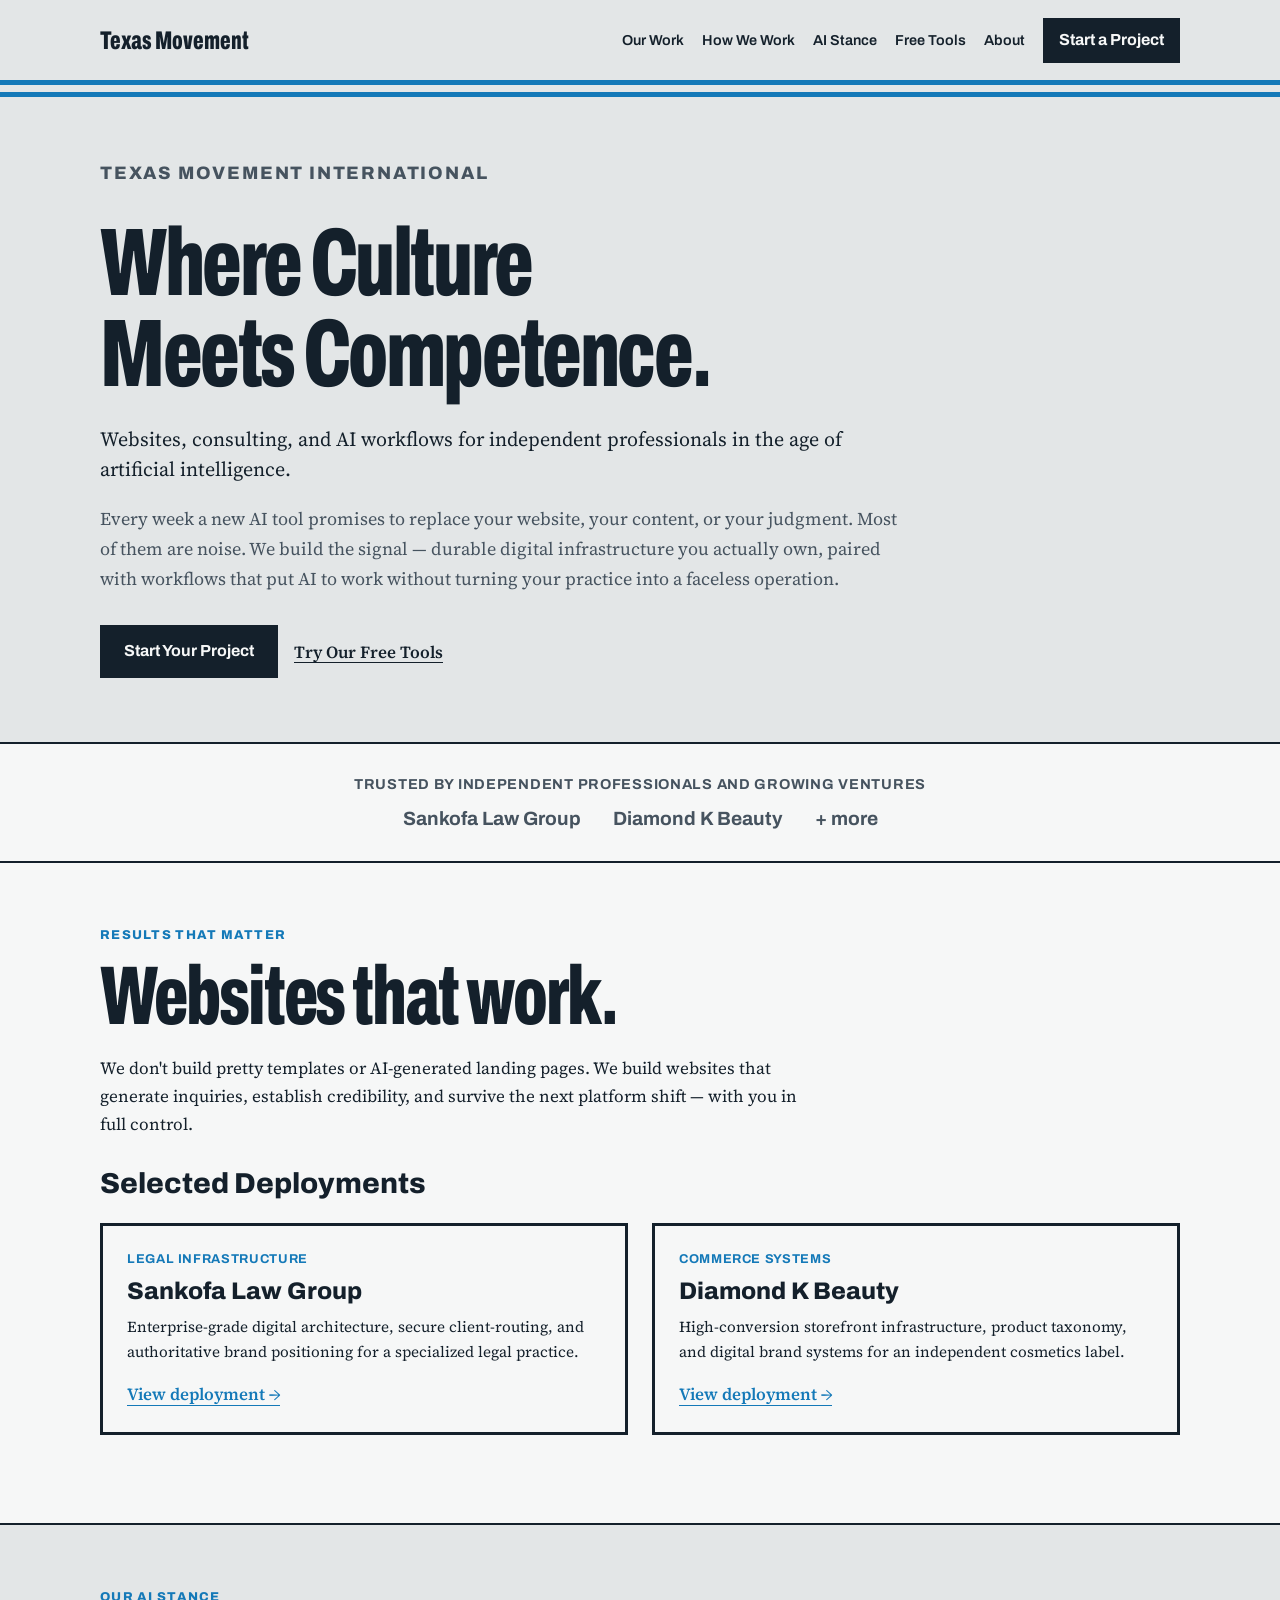
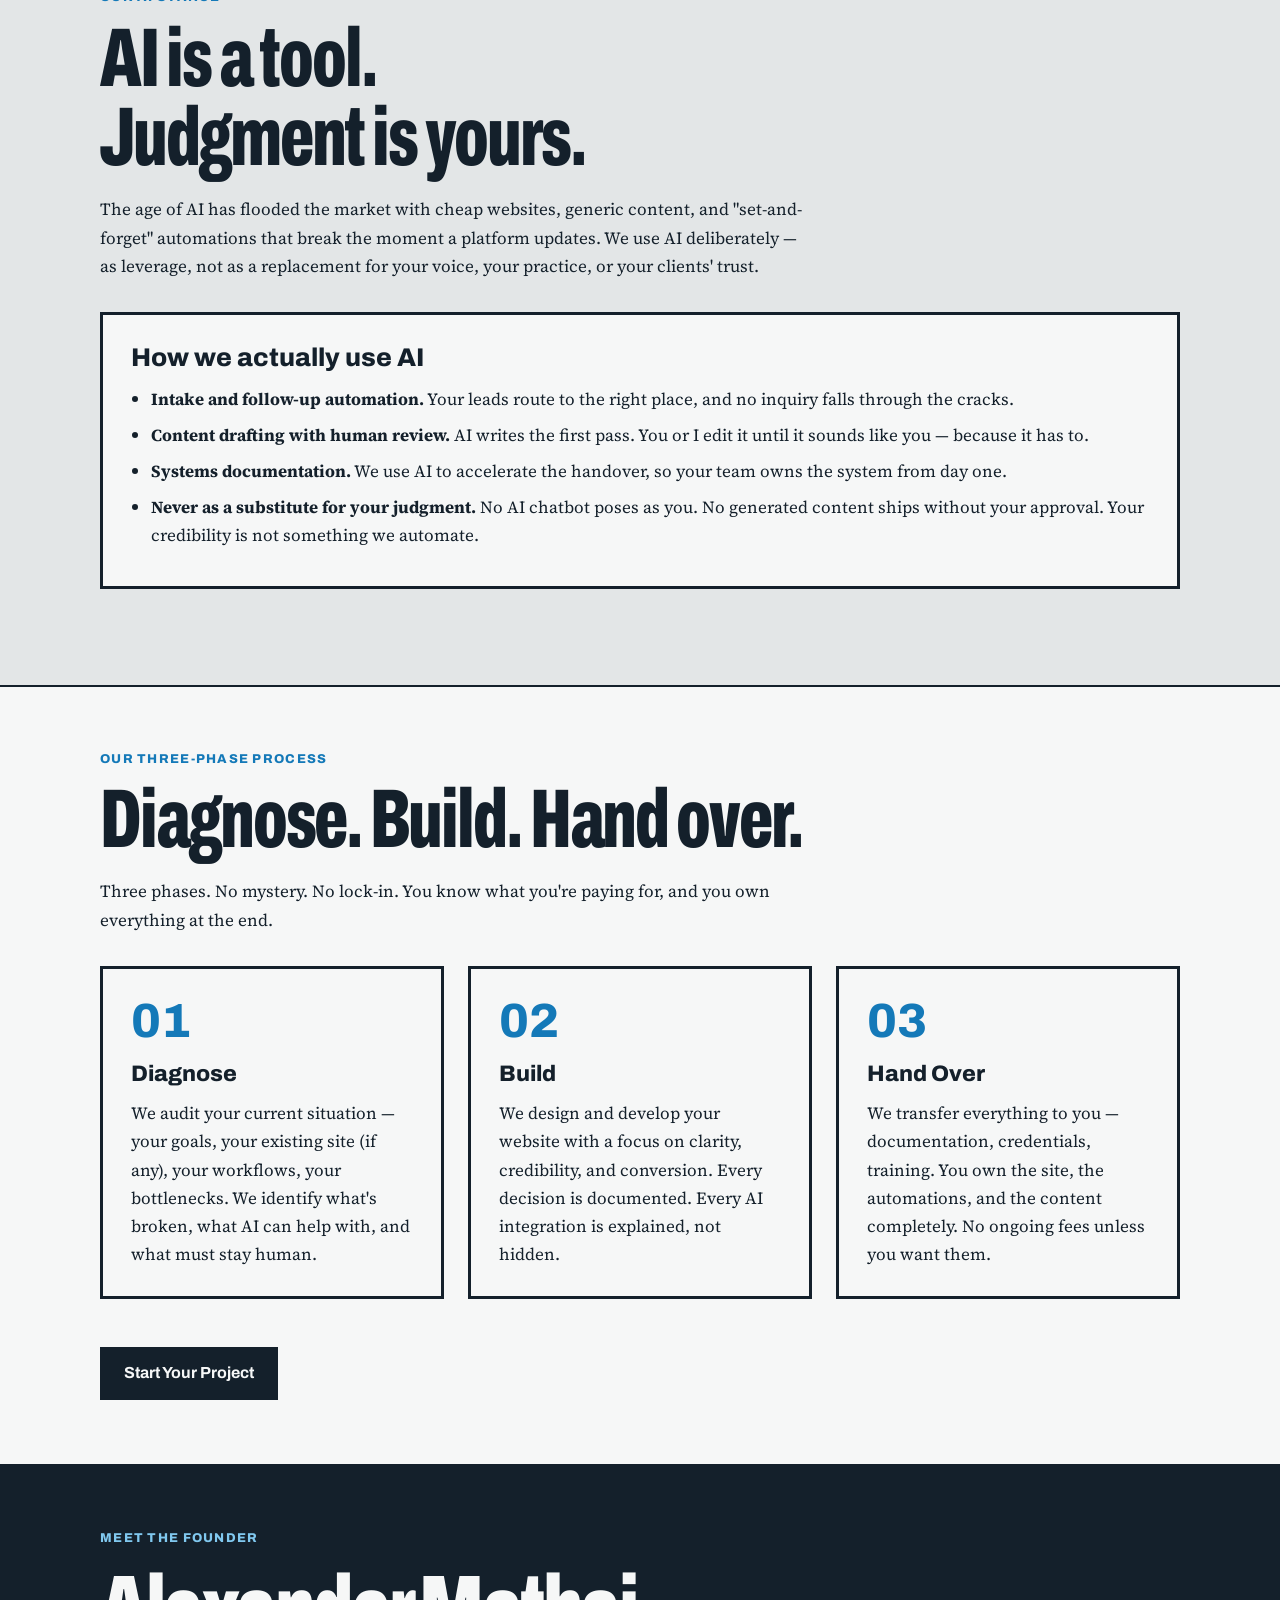
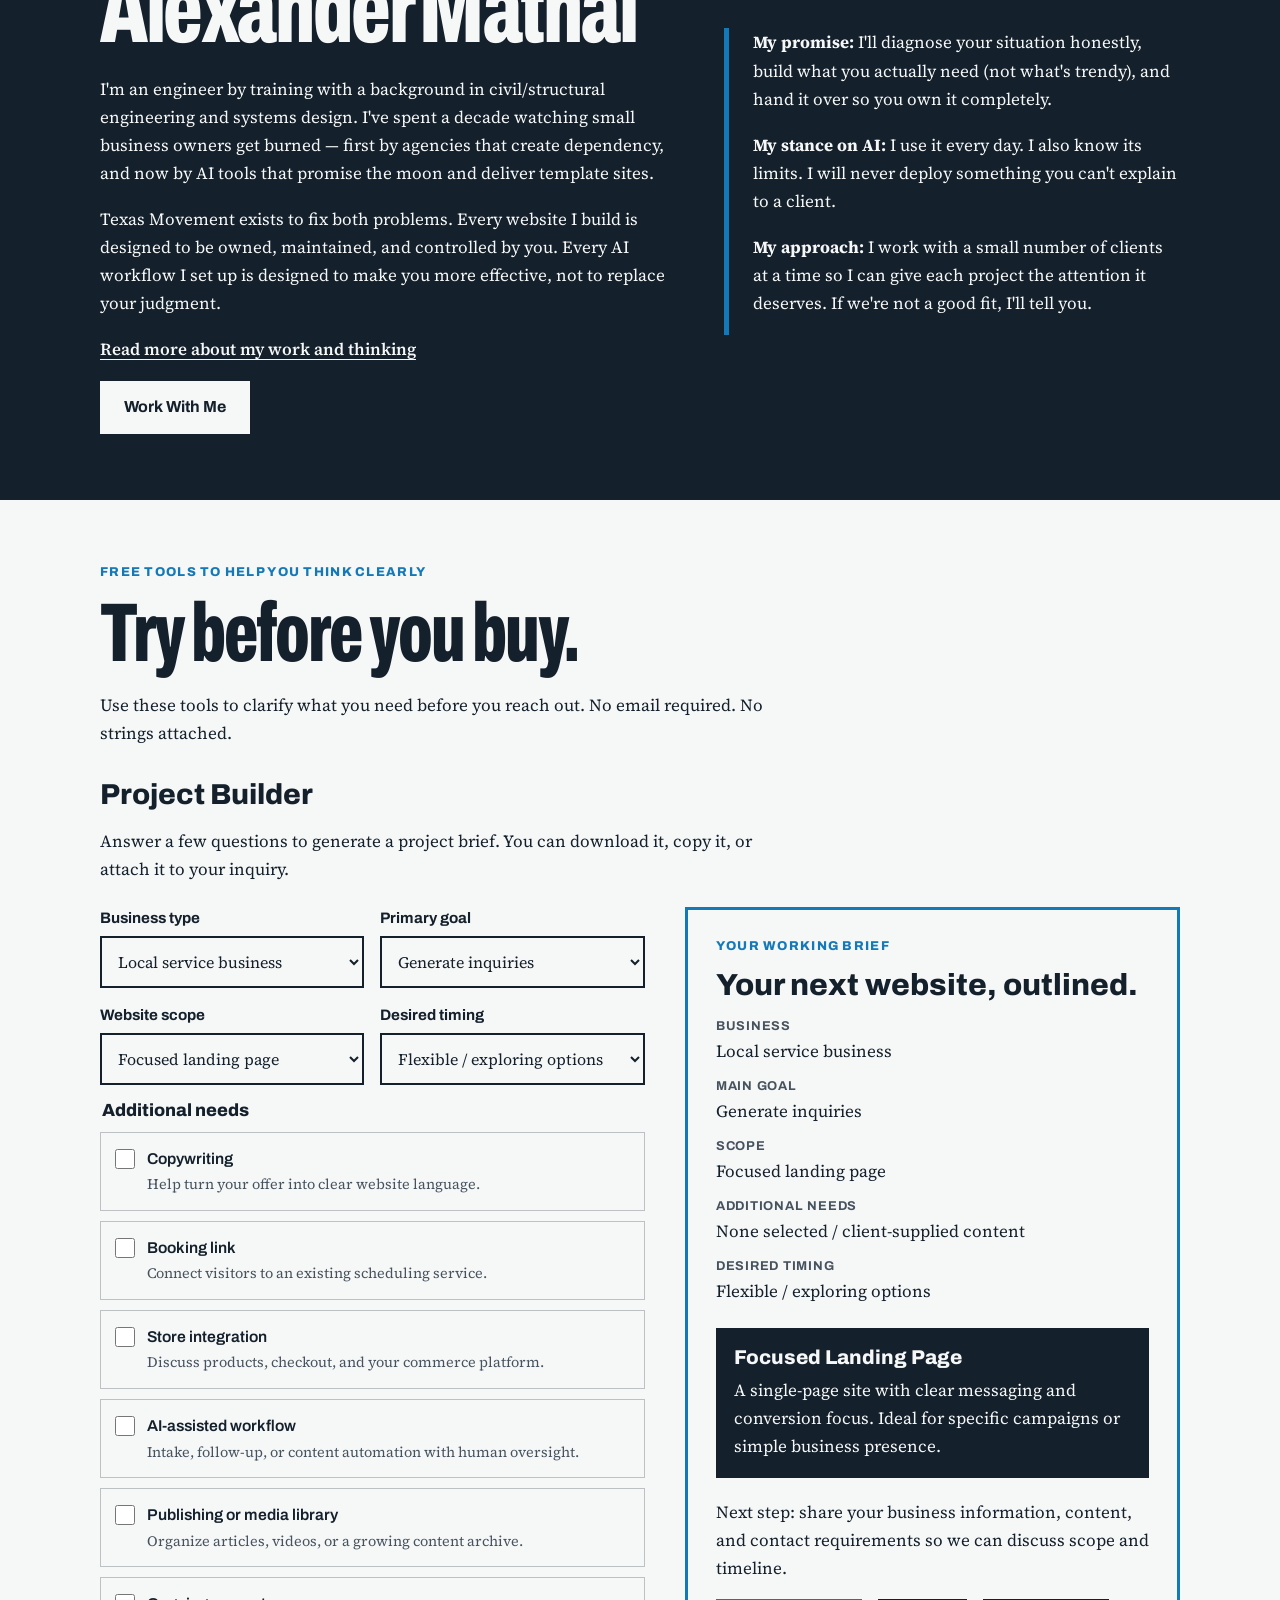
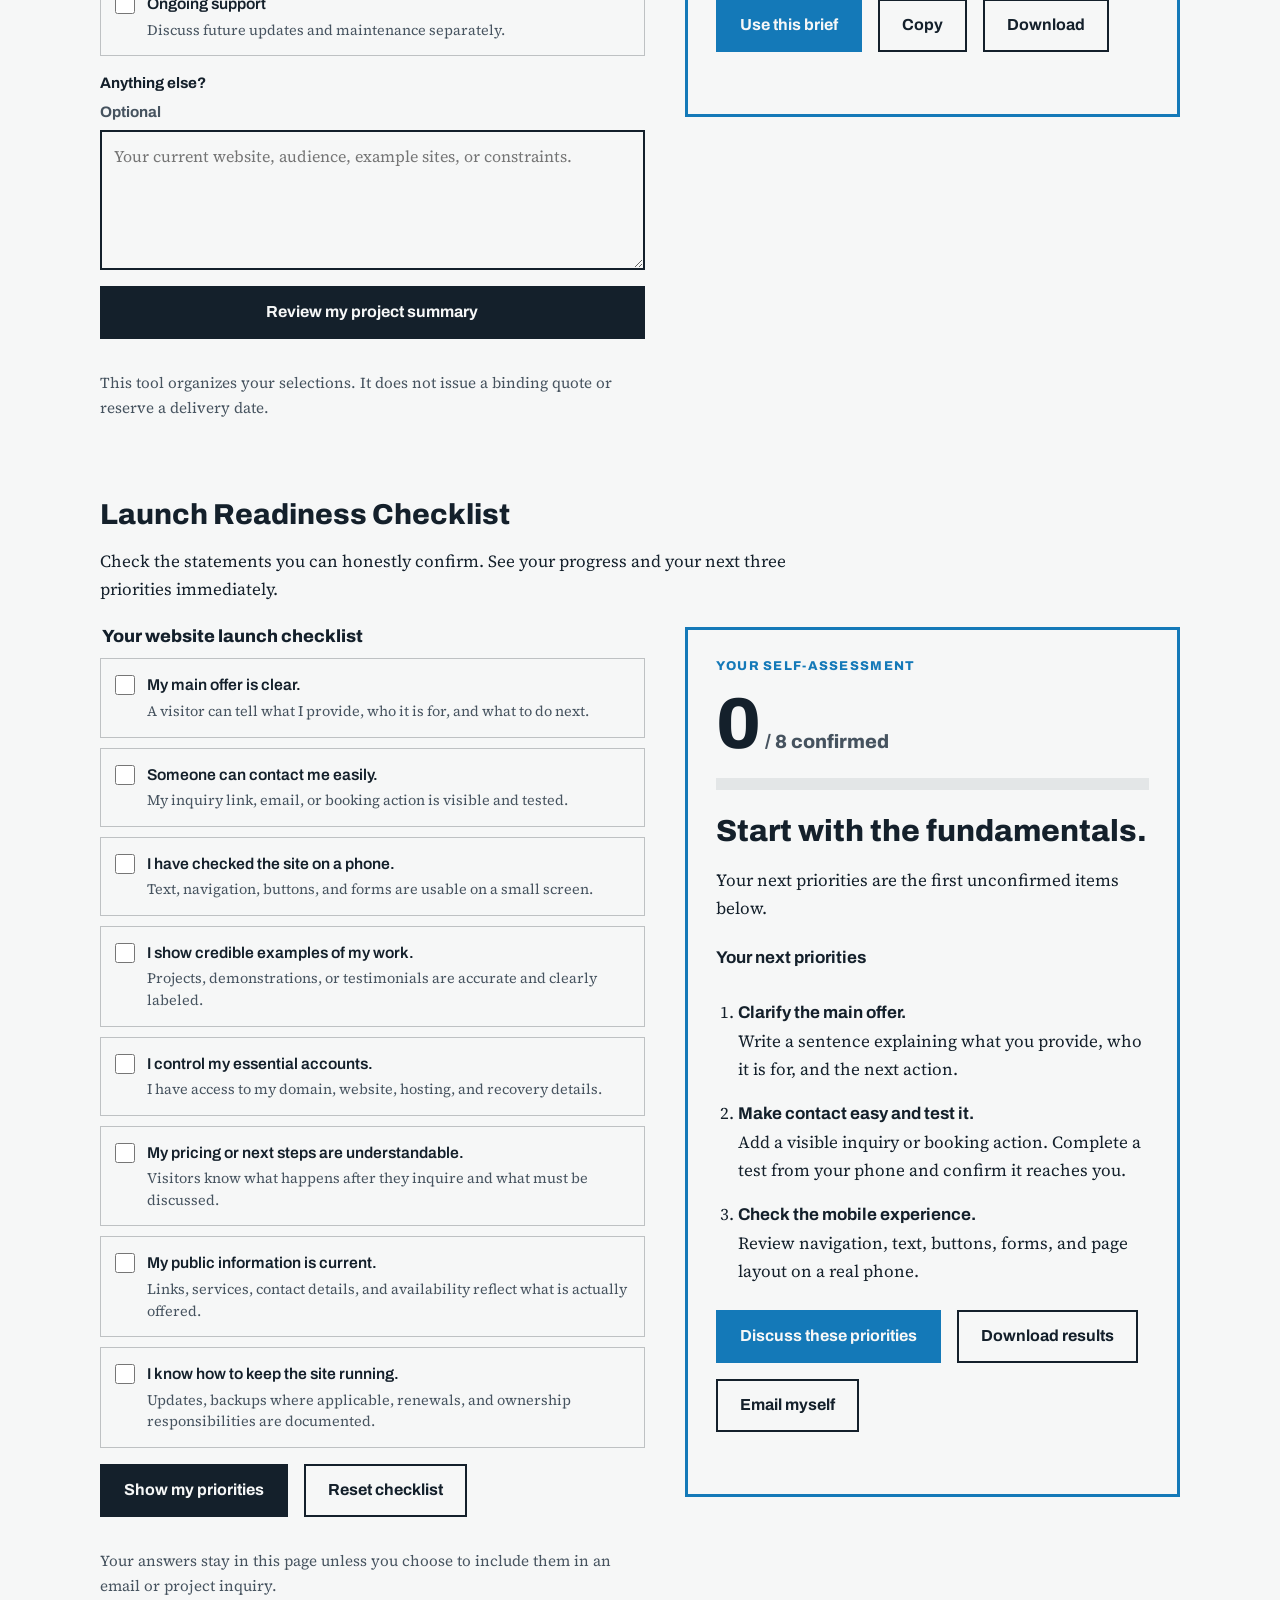
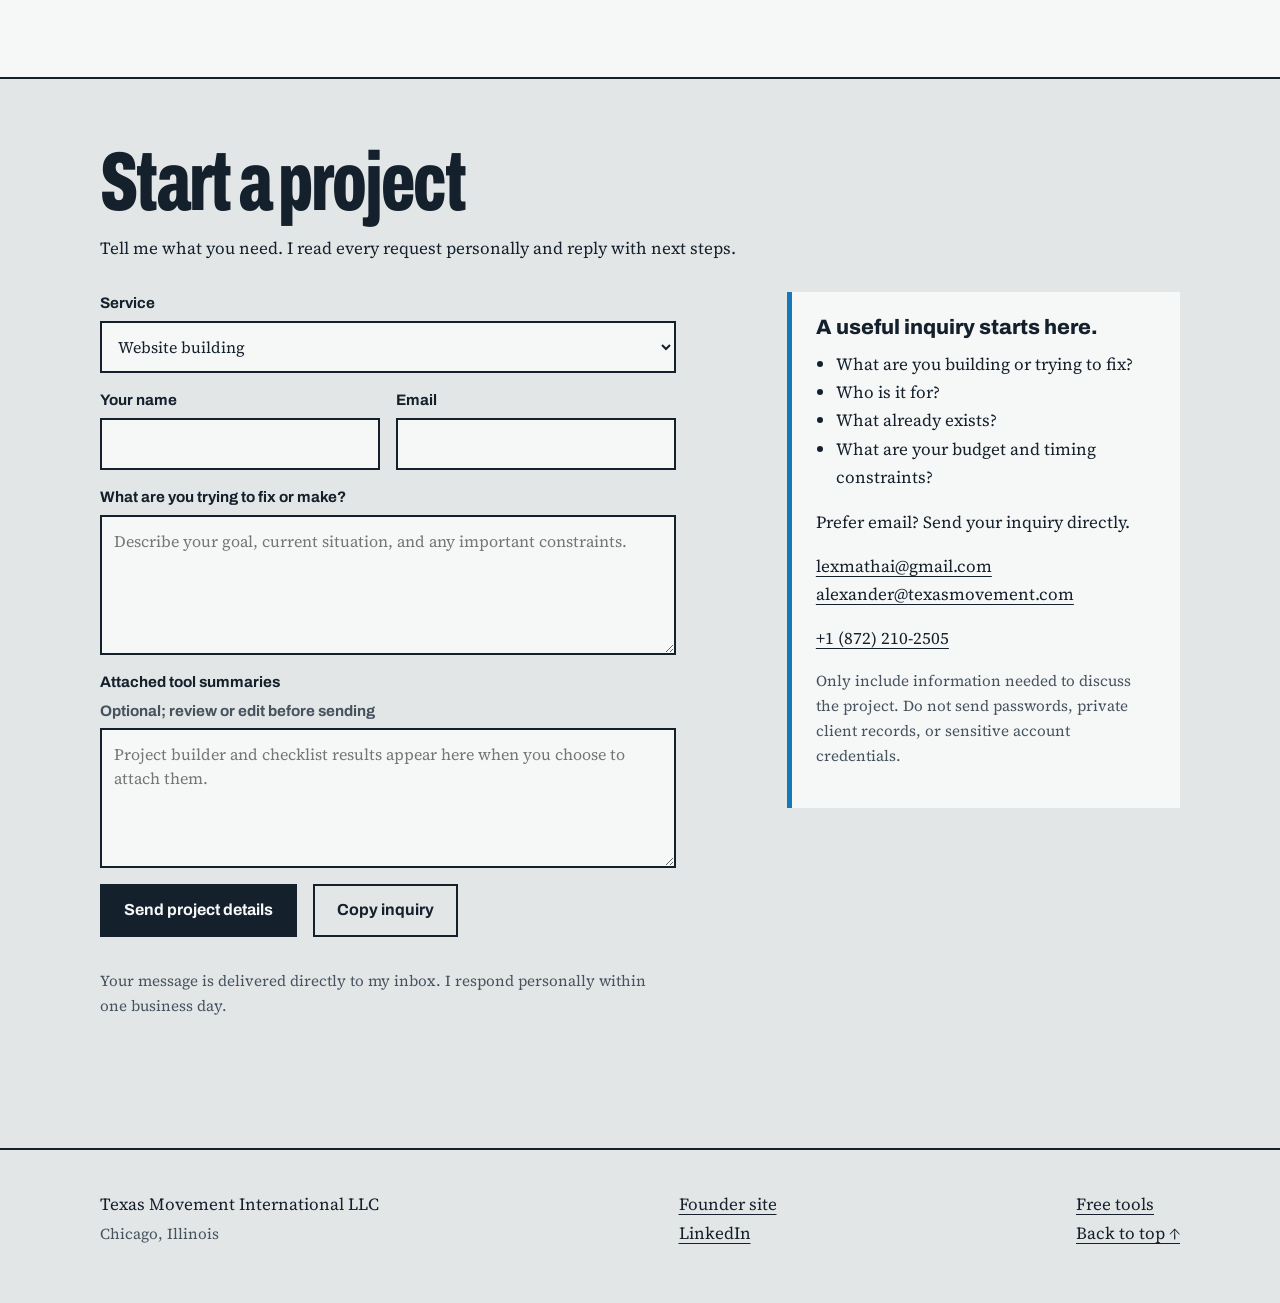
==== commit 75be2f7a: "Revise meta description and update header styles Updated the description meta tag for clarity and ad" ====
--- a/index.html
+++ b/index.html
@@ -5,7 +5,7 @@
 <meta name="viewport" content="width=device-width, initial-scale=1">
 <meta name="theme-color" content="#14202B">
 <title>Texas Movement International | Where Culture Meets Competence</title>
-<meta name="description" content="Websites, consulting, and AI workflows for independent professionals. Diagnose. Build. Hand over.">
+<meta name="description" content="Websites and consulting for independent professionals in the age of AI. We diagnose the problem, build the solution, and hand it over so you own it completely.">
 <link rel="canonical" href="https://texasmovement.com/">
 
 <!-- Open Graph / Social Sharing — 16:9 -->
@@ -58,12 +58,13 @@
   --ink:#14202B;--concrete:#E3E6E7;--white:#F6F7F7;
   --blue:#1479B8;--red:#C8102E;--mute:#46535F;
   --line:rgba(20,32,43,.25);
-  --success:#1a7a3d;--error:#a61b1b;
+  --success:#1a7a3d;
+  --error:#a61b1b;
   --head:"Archivo","Arial Narrow","Helvetica Neue",Arial,sans-serif;
   --body:"Source Serif 4",Georgia,serif;
 }
 *{box-sizing:border-box}
-html{scroll-behavior:smooth;scroll-padding-top:120px} /* Increased for sticky header */
+html{scroll-behavior:smooth;scroll-padding-top:24px}
 body{margin:0;background:var(--concrete);color:var(--ink);font:1.0625rem/1.65 var(--body)}
 a{color:inherit;text-underline-offset:4px}
 button,input,select,textarea{font:inherit}
@@ -79,16 +80,8 @@
 .link{font-weight:600}
 .skip-link{position:absolute;left:20px;top:-100px;background:var(--ink);color:var(--white);padding:12px 18px;z-index:100}
 .skip-link:focus{top:12px}
-
-/* STICKY HEADER */
-header{
-  position:sticky;
-  top:0;
-  z-index:1000;
-  background:var(--concrete);
-  padding:18px 0 34px;
-  border-bottom:4px solid var(--blue);
-}
+header{position:relative;padding:18px 0 34px}
+header::after{content:"";position:absolute;left:0;right:0;bottom:0;height:17px;background:linear-gradient(to bottom,var(--blue) 0 5px,transparent 5px 12px,var(--blue) 12px 17px)}
 .bar{display:flex;align-items:center;justify-content:space-between;gap:16px;flex-wrap:wrap}
 .mark{font:800 1.6rem/1 var(--head);font-stretch:62%;text-decoration:none}
 nav{display:flex;gap:18px;align-items:center;flex-wrap:wrap;font:600 .9rem var(--head)}
@@ -101,60 +94,10 @@
 .btn.blue{background:var(--blue);border-color:var(--blue)}
 .btn.blue:hover{background:var(--ink);border-color:var(--ink)}
 .btn:disabled{opacity:.55;cursor:not-allowed}
+.btn:disabled:hover{background:var(--ink);border-color:var(--ink)}
 nav .btn{padding:10px 14px;min-height:44px}
 .actions{display:flex;gap:16px;align-items:center;flex-wrap:wrap}
 .actions a:not(.btn){font-weight:600}
-
-/* ECOSYSTEM WHEEL */
-.wheel-section{padding:40px 0 64px;background:var(--white);border-bottom:2px solid var(--ink)}
-.wheel-container{position:relative;width:320px;height:320px;margin:40px auto 0}
-.wheel-center{
-  position:absolute;top:50%;left:50%;transform:translate(-50%,-50%);
-  width:160px;height:160px;border-radius:50%;
-  background:var(--ink);color:var(--white);
-  display:flex;flex-direction:column;align-items:center;justify-content:center;
-  text-align:center;padding:20px;z-index:2;
-  border:4px solid var(--blue);
-  transition:all 0.4s ease;
-}
-.wheel-center h3{font:800 1rem var(--head);margin:0 0 8px;line-height:1.2}
-.wheel-center p{font:400 0.75rem var(--body);margin:0;opacity:0.9}
-
-.wheel-ring{position:absolute;top:0;left:0;width:100%;height:100%}
-.wheel-node{
-  position:absolute;width:90px;height:90px;border-radius:50%;
-  background:var(--concrete);border:3px solid var(--ink);
-  font:700 0.8rem var(--head);text-transform:uppercase;letter-spacing:0.05em;
-  display:flex;align-items:center;justify-content:center;text-align:center;
-  cursor:pointer;transition:all 0.4s cubic-bezier(0.34,1.56,0.64,1);
-  z-index:3;
-}
-.wheel-node:hover{background:var(--blue);color:var(--white);border-color:var(--blue);transform:scale(1.1)}
-.wheel-node.active{background:var(--blue);color:var(--white);border-color:var(--ink);transform:scale(1.15);box-shadow:0 0 0 4px var(--concrete),0 0 0 7px var(--blue)}
-
-/* Node Positioning */
-.wheel-node:nth-child(1){top:-45px;left:50%;transform:translateX(-50%)}
-.wheel-node:nth-child(2){top:50%;right:-45px;transform:translateY(-50%)}
-.wheel-node:nth-child(3){bottom:-45px;left:50%;transform:translateX(-50%)}
-.wheel-node:nth-child(4){top:50%;left:-45px;transform:translateY(-50%)}
-
-/* Hover/Active transforms to maintain centering */
-.wheel-node:nth-child(1):hover,.wheel-node:nth-child(1).active{transform:translateX(-50%) scale(1.15)}
-.wheel-node:nth-child(2):hover,.wheel-node:nth-child(2).active{transform:translateY(-50%) scale(1.15)}
-.wheel-node:nth-child(3):hover,.wheel-node:nth-child(3).active{transform:translateX(-50%) scale(1.15)}
-.wheel-node:nth-child(4):hover,.wheel-node:nth-child(4).active{transform:translateY(-50%) scale(1.15)}
-
-/* Spokes */
-.wheel-spoke{position:absolute;background:var(--line);z-index:1}
-.spoke-1{width:3px;height:70px;top:25px;left:50%;transform:translateX(-50%)}
-.spoke-2{width:70px;height:3px;top:50%;right:25px;transform:translateY(-50%)}
-.spoke-3{width:3px;height:70px;bottom:25px;left:50%;transform:translateX(-50%)}
-.spoke-4{width:70px;height:3px;top:50%;left:25px;transform:translateY(-50%)}
-
-.wheel-details{margin-top:40px;text-align:center;max-width:600px;margin-left:auto;margin-right:auto;min-height:180px}
-.wheel-details h4{font:800 1.4rem var(--head);margin:0 0 12px}
-.wheel-details p{margin:0 0 16px;color:var(--mute)}
-.wheel-details .actions{justify-content:center;margin-top:24px}
 
 /* Hero */
 .hero{padding:64px 0}
@@ -247,6 +190,7 @@
 .founder-note p{margin:0 0 18px}
 .founder .btn{background:var(--white);color:var(--ink);border-color:var(--white)}
 .founder .btn:hover{background:var(--blue);color:var(--white);border-color:var(--blue)}
+
 .headshot{width:200px;height:200px;border-radius:50%;border:4px solid var(--blue);object-fit:cover;margin-bottom:24px}
 
 /* Contact */
@@ -272,19 +216,6 @@
 @media(max-width:480px){
   nav{gap:12px}
   section{padding:48px 0}
-  .wheel-container{width:280px;height:280px}
-  .wheel-center{width:130px;height:130px}
-  .wheel-center h3{font-size:0.85rem}
-  .wheel-center p{font-size:0.65rem}
-  .wheel-node{width:75px;height:75px;font-size:0.7rem}
-  .wheel-node:nth-child(1){top:-37px}
-  .wheel-node:nth-child(2){right:-37px}
-  .wheel-node:nth-child(3){bottom:-37px}
-  .wheel-node:nth-child(4){left:-37px}
-  .spoke-1{height:55px;top:18px}
-  .spoke-2{width:55px;right:18px}
-  .spoke-3{height:55px;bottom:18px}
-  .spoke-4{width:55px;left:18px}
 }
 @media(prefers-reduced-motion:reduce){
   html{scroll-behavior:auto}
@@ -300,45 +231,17 @@
   <div class="wrap bar">
     <a class="mark" href="#top">Texas Movement</a>
     <nav aria-label="Primary">
-      <a href="#ecosystem">Ecosystem</a>
       <a href="#proof">Our Work</a>
       <a href="#process">How We Work</a>
+      <a href="#ai">AI Stance</a>
+      <a href="#tools">Free Tools</a>
       <a href="#founder">About</a>
-      <a class="btn" href="#start">Start a Project</a</nav>
+      <a class="btn" href="#start">Start a Project</a>
+    </nav>
   </div>
 </header>
 
 <main id="top">
-  
-  <!-- ECOSYSTEM WHEEL -->
-  <section class="wheel-section" id="ecosystem">
-    <div class="wrap">
-      <p class="eyebrow" style="text-align:center">The TMI Holding Company</p>
-      <h2 class="display section-title" style="text-align:center">Select an Asset</h2>
-      
-      <div class="wheel-container">
-        <div class="wheel-center" id="wheel-center">
-          <!-- Populated by JS -->
-        </div>
-        <div class="wheel-ring">
-          <div class="wheel-spoke spoke-1"></div>
-          <div class="wheel-spoke spoke-2"></div>
-          <div class="wheel-spoke spoke-3"></div>
-          <div class="wheel-spoke spoke-4"></div>
-          
-          <button class="wheel-node active" data-key="consulting" aria-label="Select Consulting">Consulting</button>
-          <button class="wheel-node" data-key="hero" aria-label="Select HERO">HERO</button>
-          <button class="wheel-node" data-key="performance" aria-label="Select Performance">Performance</button>
-          <button class="wheel-node" data-key="media" aria-label="Select Media">Media</button each="wheel-node">
-        </div>
-      </div>
-
-      <div class="wheel-details" id="wheel-details">
-        <!-- Populated by JS -->
-      </div>
-    </div>
-  </section>
-
   <!-- HERO -->
   <section class="hero">
     <div class="wrap">
@@ -386,6 +289,25 @@
           <p>High-conversion storefront infrastructure, product taxonomy, and digital brand systems for an independent cosmetics label.</p>
           <a href="https://diamondkbeauty.com" target="_blank" rel="noopener noreferrer" class="text-link">View deployment →</a>
         </article>
+      </div>
+    </div>
+  </section>
+
+  <!-- AI STANCE -->
+  <section id="ai">
+    <div class="wrap">
+      <p class="eyebrow">Our AI stance</p>
+      <h2 class="display section-title">AI is a tool.<br>Judgment is yours.</h2>
+      <p class="section-intro">The age of AI has flooded the market with cheap websites, generic content, and "set-and-forget" automations that break the moment a platform updates. We use AI deliberately — as leverage, not as a replacement for your voice, your practice, or your clients' trust.</p>
+
+      <div class="ai-callout">
+        <h3>How we actually use AI</h3>
+        <ul>
+          <li><strong>Intake and follow-up automation.</strong> Your leads route to the right place, and no inquiry falls through the cracks.</li>
+          <li><strong>Content drafting with human review.</strong> AI writes the first pass. You or I edit it until it sounds like you — because it has to.</li>
+          <li><strong>Systems documentation.</strong> We use AI to accelerate the handover, so your team owns the system from day one.</li>
+          <li><strong>Never as a substitute for your judgment.</strong> No AI chatbot poses as you. No generated content ships without your approval. Your credibility is not something we automate.</li>
+        </ul>
       </div>
     </div>
   </section>
@@ -611,6 +533,7 @@
           <label for="attached">Attached tool summaries <span class="small">Optional; review or edit before sending</span>
             <textarea id="attached" name="attached_summaries" maxlength="10000" placeholder="Project builder and checklist results appear here when you choose to attach them."></textarea>
           </label>
+          <!-- Honeypot for spam protection -->
           <input type="text" name="_gotcha" style="display:none" tabindex="-1" autocomplete="off">
           <input type="hidden" name="_subject" value="New project inquiry from texasmovement.com">
           <div class="actions">
@@ -714,63 +637,6 @@
     $("contact-status").className = "status";
     moveTo("start","nm");
   }
-
-  /* === ECOSYSTEM WHEEL LOGIC === */
-  var assets = {
-    consulting: {
-      title: "Consulting",
-      fullName: "Texas Movement Consulting",
-      desc: "Website building and modernization advising.",
-      details: "<strong>Selected Deployments:</strong><br>• <a href='https://sankofalawgroup.com' target='_blank' class='text-link'>SankofaLawGroup.com</a><br>• <a href='https://diamondkbeauty.com' target='_blank' class='text-link'>DiamondKBeauty.com</a><br>• <a href='https://alexandermathai.com' target='_blank' class='text-link'>AlexanderMathai.com</a>",
-      action: "<a class='btn' href='#start'>Start a Consulting Project</a>"
-    },
-    hero: {
-      title: "HERO",
-      fullName: "HERO By Texas Movement",
-      desc: "Apparel and track & field footwear.",
-      details: "<div style='border:2px solid var(--red); padding:16px; background:rgba(200,16,46,0.05); margin:16px 0;'><strong style='color:var(--red)'>Under Construction</strong><br>The HERO storefront is currently paused for strategic realignment. Join the waitlist to be notified when the next collection drops.</div>",
-      action: "<form action='https://formspree.io/f/mpqewaod' method='POST' style='display:flex;gap:8px;max-width:320px;margin:0 auto;'><input type='email' name='email' placeholder='Enter your email' required style='flex:1;'><button type='submit' class='btn blue' style='padding:10px 16px;'>Notify Me</button><input type='hidden' name='_subject' value='HERO Waitlist'></form>"
-    },
-    performance: {
-      title: "Performance",
-      fullName: "Texas Movement Performance",
-      desc: "Athletic coaching and executive training.",
-      details: "Elevate your physical and mental performance with systems designed for executives and athletes, based on the Elite Secrets methodology.",
-      action: "<div class='actions'><a class='btn' href='https://www.udemy.com/course/elite-secrets/' target='_blank'>Get Elite Secrets on Udemy</a><a class='btn secondary' href='#start'>Inquire About Seminars</a></div>"
-    },
-    media: {
-      title: "Media",
-      fullName: "Texas Movement Media",
-      desc: "Long and short form content production.",
-      details: "<strong>Featured Playlists:</strong><br>• <a href='https://youtube.com' target='_blank' class='text-link'>Shades of AI</a><br>• <a href='https://youtube.com' target='_blank' class='text-link'>Shame of Emperors</a><br><span class='small' style='display:block;margin-top:8px;'>Future: Miniseries and feature films.</span>",
-      action: "<a class='btn' href='https://youtube.com/@texasmovementperformance' target='_blank'>Visit Our Channels</a>"
-    }
-  };
-
-  function updateWheel(key){
-    all('.wheel-node').forEach(function(node){
-      node.classList.remove('active');
-      if(node.dataset.key === key) node.classList.add('active');
-    });
-
-    var data = assets[key];
-    $('wheel-center').innerHTML = '<h3>' + data.title + '</h3><p>' + data.desc + '</p>';
-    $('wheel-details').innerHTML = 
-      '<h4>' + data.fullName + '</h4>' +
-      '<p>' + data.details + '</p>' +
-      '<div class="actions">' + data.action + '</div>';
-  }
-
-  all('.wheel-node').forEach(function(node){
-    node.addEventListener('click', function(){
-      updateWheel(this.dataset.key);
-    });
-  });
-  
-  // Initialize default
-  updateWheel('consulting');
-  /* === END WHEEL LOGIC === */
-
 
   var scopeNames = {
     landing:"Focused landing page",
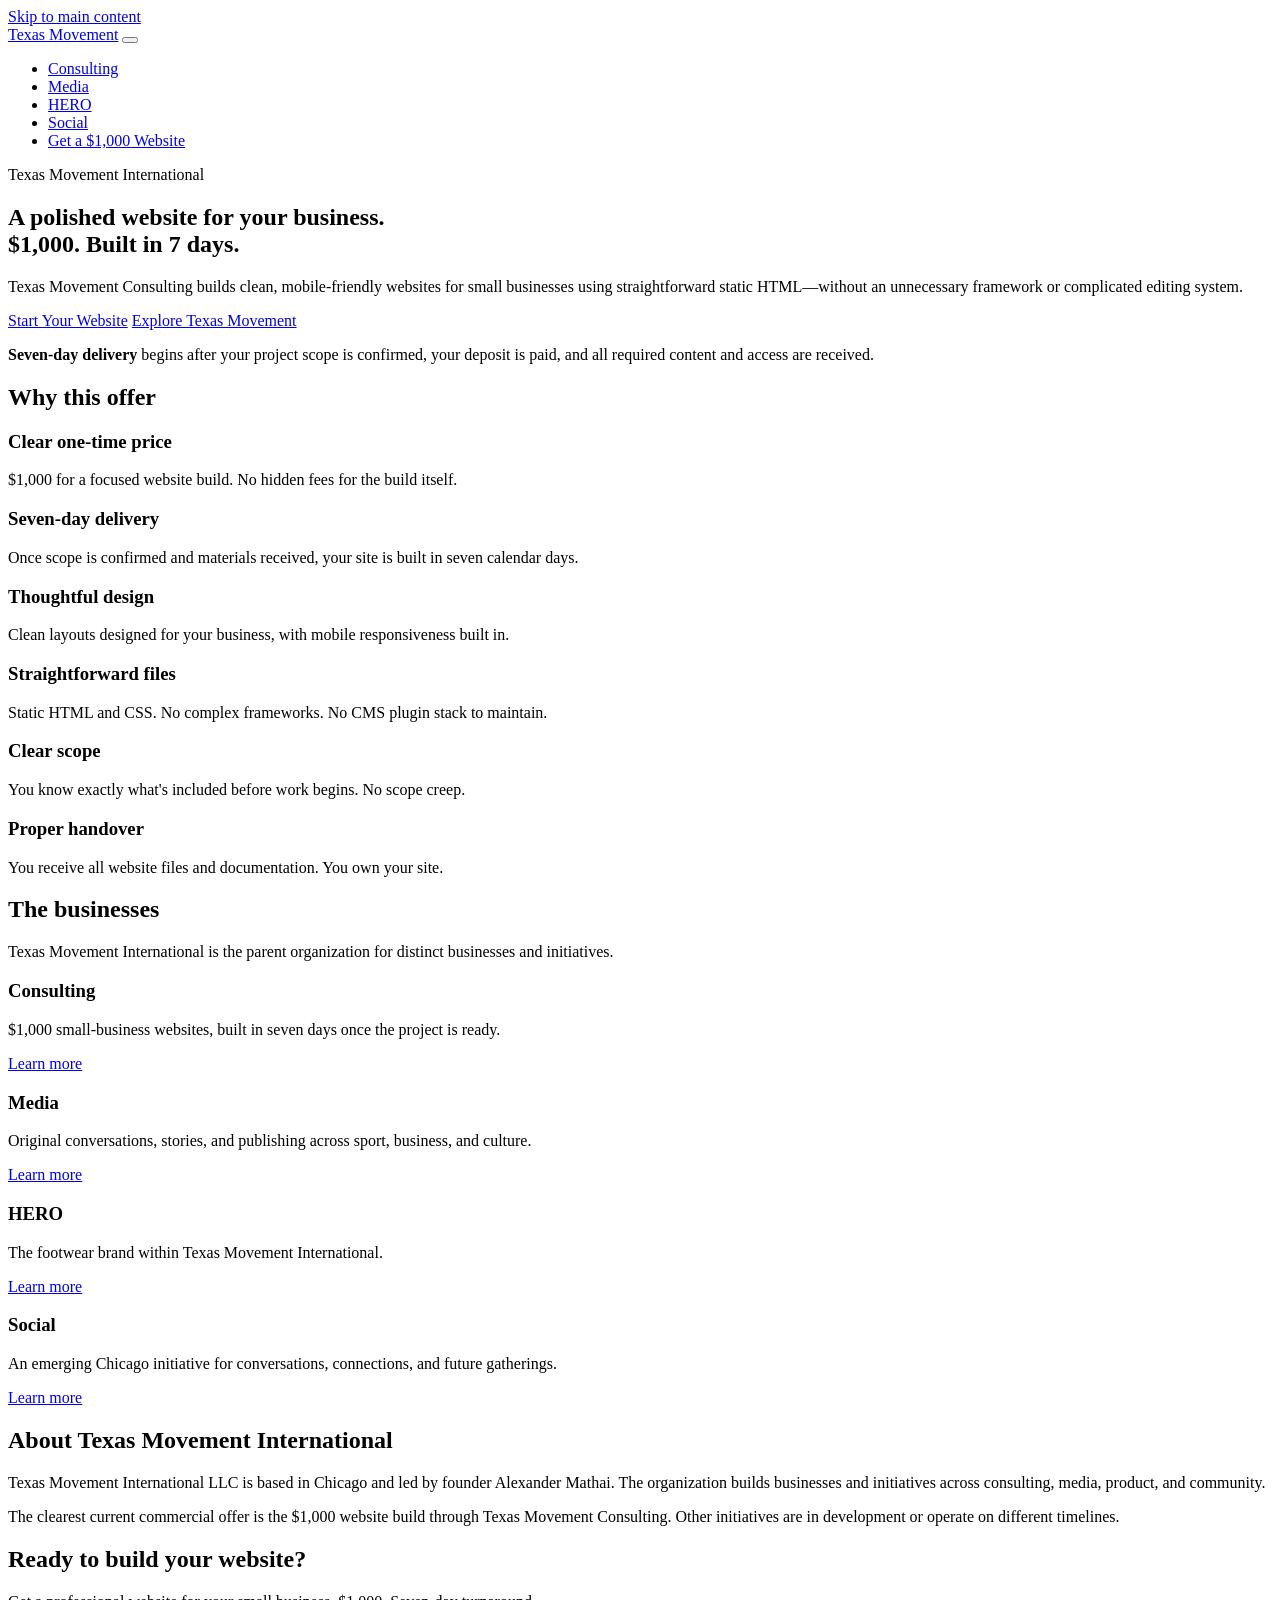
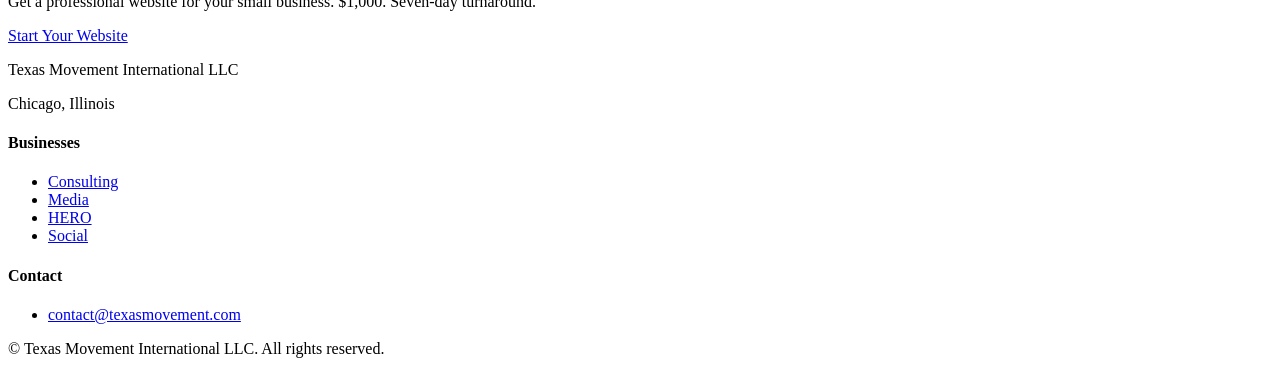
==== commit fc3b8055: "Update print statement from 'Hello' to 'Goodbye'" ====
--- a/index.html
+++ b/index.html
@@ -1,904 +1,165 @@
-<!doctype html>
+<!DOCTYPE html>
 <html lang="en">
 <head>
-<meta charset="utf-8">
-<meta name="viewport" content="width=device-width, initial-scale=1">
-<meta name="theme-color" content="#14202B">
-<title>Texas Movement International | Where Culture Meets Competence</title>
-<meta name="description" content="Websites and consulting for independent professionals in the age of AI. We diagnose the problem, build the solution, and hand it over so you own it completely.">
-<link rel="canonical" href="https://texasmovement.com/">
-
-<!-- Open Graph / Social Sharing — 16:9 -->
-<meta property="og:type" content="website">
-<meta property="og:url" content="https://texasmovement.com/">
-<meta property="og:title" content="Texas Movement International | Where Culture Meets Competence">
-<meta property="og:description" content="Websites and consulting for independent professionals in the age of AI. Diagnose. Build. Hand over.">
-<meta property="og:image" content="https://texasmovement.com/TMCLogo26.png">
-<meta property="og:image:width" content="1920">
-<meta property="og:image:height" content="1080">
-<meta property="og:image:alt" content="Texas Movement International — Where Culture Meets Competence">
-<meta property="og:site_name" content="Texas Movement International">
-
-<!-- Twitter Card — 16:9 -->
-<meta name="twitter:card" content="summary_large_image">
-<meta name="twitter:title" content="Texas Movement International | Where Culture Meets Competence">
-<meta name="twitter:description" content="Websites and consulting for independent professionals in the age of AI. Diagnose. Build. Hand over.">
-<meta name="twitter:image" content="https://texasmovement.com/TMCLogo26.png">
-
-<link rel="preconnect" href="https://fonts.googleapis.com">
-<link rel="preconnect" href="https://fonts.gstatic.com" crossorigin>
-<link href="https://fonts.googleapis.com/css2?family=Archivo:wdth,wght@62..125,100..900&family=Source+Serif+4:opsz,wght@8..60,400;8..60,600&display=swap" rel="stylesheet">
-
-<script type="application/ld+json">
-{
-  "@context": "https://schema.org",
-  "@type": "Organization",
-  "name": "Texas Movement International LLC",
-  "alternateName": "Texas Movement Consulting",
-  "url": "https://texasmovement.com/",
-  "description": "Websites and consulting for independent professionals in the age of AI.",
-  "founder": {
-    "@type": "Person",
-    "name": "Alexander Varghese Mathai",
-    "url": "https://alexandermathai.com/"
-  },
-  "email": "lexmathai@gmail.com",
-  "telephone": "+1-872-210-2505",
-  "areaServed": "United States",
-  "sameAs": [
-    "https://alexandermathai.com/",
-    "https://www.linkedin.com/in/alexandermathai"
-  ],
-  "knowsAbout": ["Website Design", "Digital Strategy", "Small Business Consulting", "AI Workflows", "Web Development"]
-}
-</script>
-
-<style>
-:root{
-  --ink:#14202B;--concrete:#E3E6E7;--white:#F6F7F7;
-  --blue:#1479B8;--red:#C8102E;--mute:#46535F;
-  --line:rgba(20,32,43,.25);
-  --success:#1a7a3d;
-  --error:#a61b1b;
-  --head:"Archivo","Arial Narrow","Helvetica Neue",Arial,sans-serif;
-  --body:"Source Serif 4",Georgia,serif;
-}
-*{box-sizing:border-box}
-html{scroll-behavior:smooth;scroll-padding-top:24px}
-body{margin:0;background:var(--concrete);color:var(--ink);font:1.0625rem/1.65 var(--body)}
-a{color:inherit;text-underline-offset:4px}
-button,input,select,textarea{font:inherit}
-button{touch-action:manipulation}
-:focus-visible{outline:3px solid var(--blue);outline-offset:4px}
-[hidden]{display:none!important}
-.wrap{max-width:1120px;margin:0 auto;padding:0 20px}
-.display{font-family:var(--head);font-stretch:62%;font-weight:800;line-height:.95;letter-spacing:-.025em;margin:0}
-.section-title{font-size:clamp(2.8rem,8vw,5.2rem);margin-bottom:18px}
-.section-intro{max-width:44rem;margin:0 0 30px}
-.eyebrow{font:800 .8rem/1.4 var(--head);letter-spacing:.1em;text-transform:uppercase;color:var(--blue);margin:0 0 12px}
-.small{color:var(--mute);font-size:.95rem}
-.link{font-weight:600}
-.skip-link{position:absolute;left:20px;top:-100px;background:var(--ink);color:var(--white);padding:12px 18px;z-index:100}
-.skip-link:focus{top:12px}
-header{position:relative;padding:18px 0 34px}
-header::after{content:"";position:absolute;left:0;right:0;bottom:0;height:17px;background:linear-gradient(to bottom,var(--blue) 0 5px,transparent 5px 12px,var(--blue) 12px 17px)}
-.bar{display:flex;align-items:center;justify-content:space-between;gap:16px;flex-wrap:wrap}
-.mark{font:800 1.6rem/1 var(--head);font-stretch:62%;text-decoration:none}
-nav{display:flex;gap:18px;align-items:center;flex-wrap:wrap;font:600 .9rem var(--head)}
-nav a{text-decoration:none}
-nav a:hover{text-decoration:underline}
-.btn{display:inline-flex;align-items:center;justify-content:center;gap:8px;background:var(--ink);color:var(--white);font:700 1rem/1.3 var(--head);padding:14px 22px;border:2px solid var(--ink);text-decoration:none;cursor:pointer;min-height:48px;text-align:center}
-.btn:hover{background:var(--blue);border-color:var(--blue)}
-.btn.secondary{background:transparent;color:var(--ink)}
-.btn.secondary:hover{background:var(--ink);color:var(--white);border-color:var(--ink)}
-.btn.blue{background:var(--blue);border-color:var(--blue)}
-.btn.blue:hover{background:var(--ink);border-color:var(--ink)}
-.btn:disabled{opacity:.55;cursor:not-allowed}
-.btn:disabled:hover{background:var(--ink);border-color:var(--ink)}
-nav .btn{padding:10px 14px;min-height:44px}
-.actions{display:flex;gap:16px;align-items:center;flex-wrap:wrap}
-.actions a:not(.btn){font-weight:600}
-
-/* Hero */
-.hero{padding:64px 0}
-.hero h1{font-size:clamp(3rem,12vw,6rem);margin-bottom:24px;max-width:20ch}
-.hero .subtitle{font:400 1.25rem/1.5 var(--body);max-width:50rem;margin:0 0 20px;color:var(--ink)}
-.hero p{font-size:1.125rem;max-width:50rem;margin:0 0 32px;color:var(--mute)}
-.hero .actions{margin-top:32px}
-
-/* Logo Strip */
-.logo-strip{background:var(--white);padding:32px 0;border-top:2px solid var(--ink);border-bottom:2px solid var(--ink)}
-.logo-strip .wrap{text-align:center}
-.logo-strip p{margin:0 0 16px;font:700 .9rem var(--head);letter-spacing:.05em;text-transform:uppercase;color:var(--mute)}
-.logo-grid{display:flex;flex-wrap:wrap;justify-content:center;gap:32px;align-items:center}
-.logo-grid img{height:40px;opacity:.6;filter:grayscale(100%)}
-
-/* Sections */
-section{padding:64px 0}
-section+section{border-top:2px solid var(--ink)}
-.surface{background:var(--white)}
-
-/* Portfolio */
-.portfolio-grid{display:grid;grid-template-columns:repeat(auto-fit,minmax(min(280px,100%),1fr));gap:24px;margin:24px 0}
-.portfolio-card{padding:24px;border:3px solid var(--ink);background:var(--white)}
-.sector{display:block;font:700 .8rem/1.5 var(--head);letter-spacing:.05em;text-transform:uppercase;color:var(--blue);margin-bottom:8px}
-.portfolio-card h3{font:800 1.5rem/1.2 var(--head);margin:0 0 8px}
-.portfolio-card p{font-size:.95rem;margin:0 0 16px}
-.text-link{font-weight:600;color:var(--blue);text-underline-offset:5px}
-
-/* Process */
-.process-steps{display:grid;grid-template-columns:repeat(auto-fit,minmax(min(280px,100%),1fr));gap:24px;margin:32px 0}
-.step{background:var(--white);border:3px solid var(--ink);padding:28px}
-.step-number{font:800 3rem/1 var(--head);color:var(--blue);margin-bottom:16px}
-.step h3{font:800 1.4rem/1.2 var(--head);margin:0 0 12px}
-.step p{margin:0}
-
-/* AI Callout */
-.ai-callout{border:3px solid var(--ink);padding:28px;background:var(--white);margin:32px 0}
-.ai-callout h3{font:800 1.6rem/1.2 var(--head);margin:0 0 12px}
-.ai-callout p{margin:0 0 16px}
-.ai-callout ul{margin:0;padding-left:20px}
-.ai-callout li{margin-bottom:8px}
-
-/* Tools */
-.builder-layout{display:grid;gap:28px;align-items:start}
-.builder-form{max-width:none}
-.result-card{border:3px solid var(--blue);padding:28px;background:var(--white)}
-.result-card h3{font:800 1.9rem/1.1 var(--head);margin:0 0 18px}
-.result-card dl{margin:0 0 22px}
-.result-card dt{font:700 .8rem var(--head);text-transform:uppercase;letter-spacing:.06em;color:var(--mute);margin-top:14px}
-.result-card dd{margin:4px 0 0}
-.result-card .package{background:var(--ink);color:var(--white);padding:18px;margin:20px 0}
-.result-card .package strong{display:block;font:800 1.25rem var(--head);margin-bottom:8px}
-.result-card .package p{margin:0}
-.status{min-height:1.5em;font-size:.95rem;color:var(--mute);margin:12px 0 0}
-.status.success{color:var(--success);font-weight:600}
-.status.error{color:var(--error);font-weight:600}
-details{border-top:1px solid var(--line);padding:16px 0}
-summary{font:700 1rem var(--head);cursor:pointer}
-details p,details ul{font-size:.95rem}
-
-form{display:grid;gap:16px;max-width:36rem}
-label{font:700 .95rem/1.5 var(--head);display:grid;gap:6px}
-input,select,textarea{font:1rem/1.5 var(--body);padding:12px;border:2px solid var(--ink);background:var(--white);color:var(--ink);border-radius:0;width:100%;min-width:0}
-input:focus,select:focus,textarea:focus{border-color:var(--blue)}
-textarea{min-height:140px;resize:vertical}
-fieldset{margin:0;padding:0;border:0;min-width:0}
-legend{font:800 1.1rem var(--head);margin-bottom:12px}
-.check-row{display:flex;align-items:flex-start;gap:12px;padding:14px;border:1px solid var(--line);background:var(--white);font:600 .98rem/1.5 var(--head)}
-.check-row input{width:20px;height:20px;flex:0 0 20px;margin:2px 0 0;accent-color:var(--blue)}
-.check-row small{display:block;font:400 .9rem/1.5 var(--body);color:var(--mute);margin-top:4px}
-.check-list{display:grid;gap:10px}
-.form-grid{display:grid;gap:16px}
-
-.score{font:800 clamp(3rem,8vw,4.5rem)/1 var(--head);margin:0 0 12px}
-.score small{font-size:1.2rem;color:var(--mute)}
-.progress{height:12px;background:var(--concrete);margin:18px 0 24px;overflow:hidden}
-.progress span{display:block;height:100%;background:var(--blue);width:0;transition:width .3s}
-.priorities{padding-left:22px}
-.priorities li{padding:8px 0}
-.priorities strong{font-family:var(--head)}
-
-/* Founder */
-.founder{background:var(--ink);color:var(--white)}
-.founder h2{font-size:clamp(3rem,11vw,6rem);margin-bottom:18px}
-.founder p{max-width:36rem;margin:0 0 18px}
-.founder a{color:var(--white)}
-.founder .eyebrow{color:#80c8ef}
-.founder-layout{display:grid;gap:32px;align-items:center}
-.founder-note{border-left:5px solid var(--blue);padding-left:24px}
-.founder-note p{margin:0 0 18px}
-.founder .btn{background:var(--white);color:var(--ink);border-color:var(--white)}
-.founder .btn:hover{background:var(--blue);color:var(--white);border-color:var(--blue)}
-
-.headshot{width:200px;height:200px;border-radius:50%;border:4px solid var(--blue);object-fit:cover;margin-bottom:24px}
-
-/* Contact */
-.start-layout{display:grid;gap:36px;align-items:start}
-#start h2{font-size:clamp(3rem,10vw,5.2rem);margin-bottom:12px}
-.contact-note{padding:24px;border-left:5px solid var(--blue);background:var(--white)}
-.contact-note h3{font:800 1.3rem var(--head);margin:0 0 12px}
-.contact-note p{margin:0 0 16px}
-.contact-note a{overflow-wrap:anywhere}
-
-footer{padding:40px 0 56px;border-top:2px solid var(--ink)}
-footer .wrap{display:flex;flex-wrap:wrap;gap:24px 32px;justify-content:space-between}
-footer p{margin:0}
-
-@media(min-width:700px){
-  .form-grid{grid-template-columns:1fr 1fr}
-  .founder-layout{grid-template-columns:1.3fr 1fr}
-}
-@media(min-width:900px){
-  .builder-layout{grid-template-columns:1.1fr 1fr;gap:40px}
-  .start-layout{grid-template-columns:1.3fr .8fr;gap:48px}
-}
-@media(max-width:480px){
-  nav{gap:12px}
-  section{padding:48px 0}
-}
-@media(prefers-reduced-motion:reduce){
-  html{scroll-behavior:auto}
-  *,*::before,*::after{transition:none!important;animation:none!important}
-}
-</style>
+  <meta charset="UTF-8">
+  <meta name="viewport" content="width=device-width, initial-scale=1.0">
+  <title>Texas Movement International | $1,000 Websites for Small Business</title>
+  <meta name="description" content="Texas Movement International builds polished websites for small businesses. $1,000 one-time. Seven-day turnaround. Media, HERO, and Social initiatives.">
+  <link rel="stylesheet" href="assets/css/styles.css">
 </head>
-
 <body>
-<a class="skip-link" href="#top">Skip to main content</a>
-
-<header>
-  <div class="wrap bar">
-    <a class="mark" href="#top">Texas Movement</a>
-    <nav aria-label="Primary">
-      <a href="#proof">Our Work</a>
-      <a href="#process">How We Work</a>
-      <a href="#ai">AI Stance</a>
-      <a href="#tools">Free Tools</a>
-      <a href="#founder">About</a>
-      <a class="btn" href="#start">Start a Project</a>
-    </nav>
-  </div>
-</header>
-
-<main id="top">
-  <!-- HERO -->
-  <section class="hero">
-    <div class="wrap">
-      <p class="eyebrow">Texas Movement International</p>
-      <h1 class="display">Where Culture<br>Meets Competence.</h1>
-      <p class="subtitle">Websites, consulting, and AI workflows for independent professionals in the age of artificial intelligence.</p>
-      <p>Every week a new AI tool promises to replace your website, your content, or your judgment. Most of them are noise. We build the signal — durable digital infrastructure you actually own, paired with workflows that put AI to work without turning your practice into a faceless operation.</p>
-      <div class="actions">
-        <a class="btn" href="#start">Start Your Project</a>
-        <a href="#tools">Try Our Free Tools</a>
+  <a href="#main" class="skip-link">Skip to main content</a>
+  
+  <header class="site-header">
+    <div class="container">
+      <div class="header-content">
+        <a href="index.html" class="brand-mark">Texas Movement</a>
+        <button class="mobile-nav-toggle" aria-expanded="false" aria-controls="primary-nav" aria-label="Toggle navigation">
+          <span></span>
+          <span></span>
+          <span></span>
+        </button>
+        <nav id="primary-nav" class="primary-nav" aria-label="Primary">
+          <ul>
+            <li><a href="consulting.html">Consulting</a></li>
+            <li><a href="media.html">Media</a></li>
+            <li><a href="hero.html">HERO</a></li>
+            <li><a href="social.html">Social</a></li>
+            <li><a href="consulting.html#inquiry" class="btn btn-primary">Get a $1,000 Website</a></li>
+          </ul>
+        </nav>
       </div>
     </div>
-  </section>
+  </header>
 
-  <!-- LOGO STRIP -->
-  <div class="logo-strip">
-    <div class="wrap">
-      <p>Trusted by independent professionals and growing ventures</p>
-      <div class="logo-grid">
-        <span style="font:700 1.2rem var(--head);color:var(--mute)">Sankofa Law Group</span>
-        <span style="font:700 1.2rem var(--head);color:var(--mute)">Diamond K Beauty</span>
-        <span style="font:700 1.2rem var(--head);color:var(--mute)">+ more</span>
+  <main id="main">
+    <!-- HERO -->
+    <section class="hero">
+      <div class="container">
+        <p class="eyebrow">Texas Movement International</p>
+        <h1>A polished website for your business.<br>$1,000. Built in 7 days.</h1>
+        <p class="hero-support">Texas Movement Consulting builds clean, mobile-friendly websites for small businesses using straightforward static HTML—without an unnecessary framework or complicated editing system.</p>
+        <div class="hero-actions">
+          <a href="consulting.html#inquiry" class="btn btn-primary btn-large">Start Your Website</a>
+          <a href="#businesses" class="btn btn-secondary btn-large">Explore Texas Movement</a>
+        </div>
+        <p class="hero-note"><strong>Seven-day delivery</strong> begins after your project scope is confirmed, your deposit is paid, and all required content and access are received.</p>
+      </div>
+    </section>
+
+    <!-- WHY THIS OFFER -->
+    <section class="section">
+      <div class="container">
+        <h2>Why this offer</h2>
+        <div class="features-grid">
+          <div class="feature">
+            <h3>Clear one-time price</h3>
+            <p>$1,000 for a focused website build. No hidden fees for the build itself.</p>
+          </div>
+          <div class="feature">
+            <h3>Seven-day delivery</h3>
+            <p>Once scope is confirmed and materials received, your site is built in seven calendar days.</p>
+          </div>
+          <div class="feature">
+            <h3>Thoughtful design</h3>
+            <p>Clean layouts designed for your business, with mobile responsiveness built in.</p>
+          </div>
+          <div class="feature">
+            <h3>Straightforward files</h3>
+            <p>Static HTML and CSS. No complex frameworks. No CMS plugin stack to maintain.</p>
+          </div>
+          <div class="feature">
+            <h3>Clear scope</h3>
+            <p>You know exactly what's included before work begins. No scope creep.</p>
+          </div>
+          <div class="feature">
+            <h3>Proper handover</h3>
+            <p>You receive all website files and documentation. You own your site.</p>
+          </div>
+        </div>
+      </div>
+    </section>
+
+    <!-- BUSINESSES -->
+    <section id="businesses" class="section section-alt">
+      <div class="container">
+        <h2>The businesses</h2>
+        <p class="section-intro">Texas Movement International is the parent organization for distinct businesses and initiatives.</p>
+        <div class="cards-grid">
+          <article class="card">
+            <h3>Consulting</h3>
+            <p>$1,000 small-business websites, built in seven days once the project is ready.</p>
+            <a href="consulting.html" class="card-link">Learn more</a>
+          </article>
+          <article class="card">
+            <h3>Media</h3>
+            <p>Original conversations, stories, and publishing across sport, business, and culture.</p>
+            <a href="media.html" class="card-link">Learn more</a>
+          </article>
+          <article class="card">
+            <h3>HERO</h3>
+            <p>The footwear brand within Texas Movement International.</p>
+            <a href="hero.html" class="card-link">Learn more</a>
+          </article>
+          <article class="card">
+            <h3>Social</h3>
+            <p>An emerging Chicago initiative for conversations, connections, and future gatherings.</p>
+            <a href="social.html" class="card-link">Learn more</a>
+          </article>
+        </div>
+      </div>
+    </section>
+
+    <!-- ABOUT PARENT -->
+    <section class="section">
+      <div class="container container-narrow">
+        <h2>About Texas Movement International</h2>
+        <p>Texas Movement International LLC is based in Chicago and led by founder Alexander Mathai. The organization builds businesses and initiatives across consulting, media, product, and community.</p>
+        <p>The clearest current commercial offer is the $1,000 website build through Texas Movement Consulting. Other initiatives are in development or operate on different timelines.</p>
+      </div>
+    </section>
+
+    <!-- FINAL CTA -->
+    <section class="section section-cta">
+      <div class="container">
+        <h2>Ready to build your website?</h2>
+        <p>Get a professional website for your small business. $1,000. Seven-day turnaround.</p>
+        <a href="consulting.html#inquiry" class="btn btn-primary btn-large">Start Your Website</a>
+      </div>
+    </section>
+  </main>
+
+  <footer class="site-footer">
+    <div class="container">
+      <div class="footer-content">
+        <div class="footer-brand">
+          <p class="footer-company">Texas Movement International LLC</p>
+          <p class="footer-location">Chicago, Illinois</p>
+        </div>
+        <div class="footer-nav">
+          <div class="footer-section">
+            <h4>Businesses</h4>
+            <ul>
+              <li><a href="consulting.html">Consulting</a></li>
+              <li><a href="media.html">Media</a></li>
+              <li><a href="hero.html">HERO</a></li>
+              <li><a href="social.html">Social</a></li>
+            </ul>
+          </div>
+          <div class="footer-section">
+            <h4>Contact</h4>
+            <ul>
+              <li><a href="mailto:contact@texasmovement.com">contact@texasmovement.com</a></li>
+            </ul>
+          </div>
+        </div>
+      </div>
+      <div class="footer-bottom">
+        <p>&copy; <span id="current-year"></span> Texas Movement International LLC. All rights reserved.</p>
       </div>
     </div>
-  </div>
+  </footer>
 
-  <!-- PROOF -->
-  <section id="proof" class="surface">
-    <div class="wrap">
-      <p class="eyebrow">Results that matter</p>
-      <h2 class="display section-title">Websites that work.</h2>
-      <p class="section-intro">We don't build pretty templates or AI-generated landing pages. We build websites that generate inquiries, establish credibility, and survive the next platform shift — with you in full control.</p>
-
-      <h3 style="font:800 1.8rem var(--head);margin:24px 0 16px">Selected Deployments</h3>
-      <div class="portfolio-grid">
-        <article class="portfolio-card">
-          <span class="sector">Legal Infrastructure</span>
-          <h3>Sankofa Law Group</h3>
-          <p>Enterprise-grade digital architecture, secure client-routing, and authoritative brand positioning for a specialized legal practice.</p>
-          <a href="https://sankofalawgroup.com" target="_blank" rel="noopener noreferrer" class="text-link">View deployment →</a>
-        </article>
-        <article class="portfolio-card">
-          <span class="sector">Commerce Systems</span>
-          <h3>Diamond K Beauty</h3>
-          <p>High-conversion storefront infrastructure, product taxonomy, and digital brand systems for an independent cosmetics label.</p>
-          <a href="https://diamondkbeauty.com" target="_blank" rel="noopener noreferrer" class="text-link">View deployment →</a>
-        </article>
-      </div>
-    </div>
-  </section>
-
-  <!-- AI STANCE -->
-  <section id="ai">
-    <div class="wrap">
-      <p class="eyebrow">Our AI stance</p>
-      <h2 class="display section-title">AI is a tool.<br>Judgment is yours.</h2>
-      <p class="section-intro">The age of AI has flooded the market with cheap websites, generic content, and "set-and-forget" automations that break the moment a platform updates. We use AI deliberately — as leverage, not as a replacement for your voice, your practice, or your clients' trust.</p>
-
-      <div class="ai-callout">
-        <h3>How we actually use AI</h3>
-        <ul>
-          <li><strong>Intake and follow-up automation.</strong> Your leads route to the right place, and no inquiry falls through the cracks.</li>
-          <li><strong>Content drafting with human review.</strong> AI writes the first pass. You or I edit it until it sounds like you — because it has to.</li>
-          <li><strong>Systems documentation.</strong> We use AI to accelerate the handover, so your team owns the system from day one.</li>
-          <li><strong>Never as a substitute for your judgment.</strong> No AI chatbot poses as you. No generated content ships without your approval. Your credibility is not something we automate.</li>
-        </ul>
-      </div>
-    </div>
-  </section>
-
-  <!-- PROCESS -->
-  <section id="process" class="surface">
-    <div class="wrap">
-      <p class="eyebrow">Our three-phase process</p>
-      <h2 class="display section-title">Diagnose. Build. Hand over.</h2>
-      <p class="section-intro">Three phases. No mystery. No lock-in. You know what you're paying for, and you own everything at the end.</p>
-
-      <div class="process-steps">
-        <div class="step">
-          <div class="step-number">01</div>
-          <h3>Diagnose</h3>
-          <p>We audit your current situation — your goals, your existing site (if any), your workflows, your bottlenecks. We identify what's broken, what AI can help with, and what must stay human.</p>
-        </div>
-        <div class="step">
-          <div class="step-number">02</div>
-          <h3>Build</h3>
-          <p>We design and develop your website with a focus on clarity, credibility, and conversion. Every decision is documented. Every AI integration is explained, not hidden.</p>
-        </div>
-        <div class="step">
-          <div class="step-number">03</div>
-          <h3>Hand Over</h3>
-          <p>We transfer everything to you — documentation, credentials, training. You own the site, the automations, and the content completely. No ongoing fees unless you want them.</p>
-        </div>
-      </div>
-
-      <div class="actions" style="margin-top:48px">
-        <a class="btn" href="#start">Start Your Project</a>
-      </div>
-    </div>
-  </section>
-
-  <!-- FOUNDER -->
-  <section id="founder" class="founder">
-    <div class="wrap founder-layout">
-      <div>
-        <p class="eyebrow">Meet the founder</p>
-        <h2 class="display">Alexander Mathai</h2>
-        <p>I'm an engineer by training with a background in civil/structural engineering and systems design. I've spent a decade watching small business owners get burned — first by agencies that create dependency, and now by AI tools that promise the moon and deliver template sites.</p>
-        <p>Texas Movement exists to fix both problems. Every website I build is designed to be owned, maintained, and controlled by you. Every AI workflow I set up is designed to make you more effective, not to replace your judgment.</p>
-        <p><a class="link" href="https://alexandermathai.com">Read more about my work and thinking</a></p>
-        <a class="btn" href="#start">Work With Me</a>
-      </div>
-      <div class="founder-note">
-        <p><strong>My promise:</strong> I'll diagnose your situation honestly, build what you actually need (not what's trendy), and hand it over so you own it completely.</p>
-        <p><strong>My stance on AI:</strong> I use it every day. I also know its limits. I will never deploy something you can't explain to a client.</p>
-        <p><strong>My approach:</strong> I work with a small number of clients at a time so I can give each project the attention it deserves. If we're not a good fit, I'll tell you.</p>
-      </div>
-    </div>
-  </section>
-
-  <!-- TOOLS -->
-  <section id="tools" class="surface">
-    <div class="wrap">
-      <p class="eyebrow">Free tools to help you think clearly</p>
-      <h2 class="display section-title">Try before you buy.</h2>
-      <p class="section-intro">Use these tools to clarify what you need before you reach out. No email required. No strings attached.</p>
-
-      <!-- PROJECT BUILDER -->
-      <div id="project-builder">
-        <h3 style="font:800 1.8rem var(--head);margin:32px 0 16px">Project Builder</h3>
-        <p style="max-width:44rem;margin-bottom:24px">Answer a few questions to generate a project brief. You can download it, copy it, or attach it to your inquiry.</p>
-
-        <div class="builder-layout">
-          <form id="builder-form" class="builder-form">
-            <div class="form-grid">
-              <label for="business-type">Business type
-                <select id="business-type">
-                  <option>Local service business</option>
-                  <option>Independent professional or consultant</option>
-                  <option>Creator or media brand</option>
-                  <option>Shop or product brand</option>
-                  <option>Organization or growing venture</option>
-                </select>
-              </label>
-              <label for="project-goal">Primary goal
-                <select id="project-goal">
-                  <option>Generate inquiries</option>
-                  <option>Showcase work</option>
-                  <option>Sell products</option>
-                  <option>Publish content</option>
-                  <option>Connect an existing ecosystem</option>
-                </select>
-              </label>
-              <label for="project-scope">Website scope
-                <select id="project-scope">
-                  <option value="landing">Focused landing page</option>
-                  <option value="business">Multi-page business website</option>
-                  <option value="larger">Store, publishing system, or larger project</option>
-                </select>
-              </label>
-              <label for="project-timing">Desired timing
-                <select id="project-timing">
-                  <option>Flexible / exploring options</option>
-                  <option>Within one month, if feasible</option>
-                  <option>Within one to three months</option>
-                  <option>Specific deadline — discuss in inquiry</option>
-                </select>
-              </label>
-            </div>
-
-            <fieldset>
-              <legend>Additional needs</legend>
-              <div class="check-list">
-                <label class="check-row"><input type="checkbox" name="extra" value="Copywriting"><span>Copywriting<small>Help turn your offer into clear website language.</small></span></label>
-                <label class="check-row"><input type="checkbox" name="extra" value="Booking link"><span>Booking link<small>Connect visitors to an existing scheduling service.</small></span></label>
-                <label class="check-row"><input type="checkbox" name="extra" value="Store integration"><span>Store integration<small>Discuss products, checkout, and your commerce platform.</small></span></label>
-                <label class="check-row"><input type="checkbox" name="extra" value="AI-assisted workflow"><span>AI-assisted workflow<small>Intake, follow-up, or content automation with human oversight.</small></span></label>
-                <label class="check-row"><input type="checkbox" name="extra" value="Publishing or media library"><span>Publishing or media library<small>Organize articles, videos, or a growing content archive.</small></span></label>
-                <label class="check-row"><input type="checkbox" name="extra" value="Ongoing support"><span>Ongoing support<small>Discuss future updates and maintenance separately.</small></span></label>
-              </div>
-            </fieldset>
-
-            <label for="builder-notes">Anything else? <span class="small">Optional</span>
-              <textarea id="builder-notes" maxlength="2000" placeholder="Your current website, audience, example sites, or constraints."></textarea>
-            </label>
-            <button type="submit" class="btn">Review my project summary</button>
-            <p class="small">This tool organizes your selections. It does not issue a binding quote or reserve a delivery date.</p>
-          </form>
-
-          <aside class="result-card" aria-label="Your project summary">
-            <p class="eyebrow">Your working brief</p>
-            <h3>Your next website, outlined.</h3>
-            <dl>
-              <dt>Business</dt><dd id="summary-business"></dd>
-              <dt>Main goal</dt><dd id="summary-goal"></dd>
-              <dt>Scope</dt><dd id="summary-scope"></dd>
-              <dt>Additional needs</dt><dd id="summary-extras"></dd>
-              <dt>Desired timing</dt><dd id="summary-timing"></dd>
-            </dl>
-            <div class="package">
-              <strong id="package-title"></strong>
-              <p id="package-description"></p>
-            </div>
-            <p id="summary-recommendation"></p>
-            <div class="actions">
-              <button class="btn blue" id="use-brief" type="button">Use this brief</button>
-              <button class="btn secondary" id="copy-brief" type="button">Copy</button>
-              <button class="btn secondary" id="download-brief" type="button">Download</button>
-            </div>
-            <p class="status" id="builder-status" role="status"></p>
-          </aside>
-        </div>
-      </div>
-
-      <!-- READINESS CHECKLIST -->
-      <div id="readiness" style="margin-top:64px">
-        <h3 style="font:800 1.8rem var(--head);margin:32px 0 16px">Launch Readiness Checklist</h3>
-        <p style="max-width:44rem;margin-bottom:24px">Check the statements you can honestly confirm. See your progress and your next three priorities immediately.</p>
-
-        <div class="builder-layout">
-          <form id="readiness-form" class="builder-form">
-            <fieldset>
-              <legend>Your website launch checklist</legend>
-              <div class="check-list">
-                <label class="check-row"><input type="checkbox" name="ready" value="offer"><span>My main offer is clear.<small>A visitor can tell what I provide, who it is for, and what to do next.</small></span></label>
-                <label class="check-row"><input type="checkbox" name="ready" value="contact"><span>Someone can contact me easily.<small>My inquiry link, email, or booking action is visible and tested.</small></span></label>
-                <label class="check-row"><input type="checkbox" name="ready" value="mobile"><span>I have checked the site on a phone.<small>Text, navigation, buttons, and forms are usable on a small screen.</small></span></label>
-                <label class="check-row"><input type="checkbox" name="ready" value="proof"><span>I show credible examples of my work.<small>Projects, demonstrations, or testimonials are accurate and clearly labeled.</small></span></label>
-                <label class="check-row"><input type="checkbox" name="ready" value="ownership"><span>I control my essential accounts.<small>I have access to my domain, website, hosting, and recovery details.</small></span></label>
-                <label class="check-row"><input type="checkbox" name="ready" value="scope"><span>My pricing or next steps are understandable.<small>Visitors know what happens after they inquire and what must be discussed.</small></span></label>
-                <label class="check-row"><input type="checkbox" name="ready" value="content"><span>My public information is current.<small>Links, services, contact details, and availability reflect what is actually offered.</small></span></label>
-                <label class="check-row"><input type="checkbox" name="ready" value="handover"><span>I know how to keep the site running.<small>Updates, backups where applicable, renewals, and ownership responsibilities are documented.</small></span></label>
-              </div>
-            </fieldset>
-            <div class="actions">
-              <button class="btn" type="submit">Show my priorities</button>
-              <button class="btn secondary" type="reset">Reset checklist</button>
-            </div>
-            <p class="small">Your answers stay in this page unless you choose to include them in an email or project inquiry.</p>
-          </form>
-
-          <aside class="result-card" aria-label="Launch readiness results">
-            <p class="eyebrow">Your self-assessment</p>
-            <p class="score"><span id="readiness-count">0</span><small> / 8 confirmed</small></p>
-            <div class="progress" role="progressbar" aria-label="Confirmed checklist items" aria-valuemin="0" aria-valuemax="8" aria-valuenow="0" id="readiness-progress"><span id="readiness-fill"></span></div>
-            <h3 id="readiness-title">Start with the fundamentals.</h3>
-            <p id="readiness-description">Mark the items you have already handled. The remaining items become your next steps.</p>
-            <h4 style="font-family:var(--head);margin-bottom:8px">Your next priorities</h4>
-            <ol class="priorities" id="readiness-priorities"></ol>
-            <div class="actions">
-              <button class="btn blue" type="button" id="use-readiness">Discuss these priorities</button>
-              <button class="btn secondary" type="button" id="download-readiness">Download results</button>
-              <button class="btn secondary" type="button" id="email-readiness">Email myself</button>
-            </div>
-            <p class="status" id="readiness-status" role="status"></p>
-          </aside>
-        </div>
-      </div>
-    </div>
-  </section>
-
-  <!-- CONTACT -->
-  <section id="start">
-    <div class="wrap">
-      <h2 class="display">Start a project</h2>
-      <p class="section-intro">Tell me what you need. I read every request personally and reply with next steps.</p>
-
-      <div class="start-layout">
-        <form id="f" action="https://formspree.io/f/mpqewaod" method="POST" novalidate>
-          <label for="svc">Service
-            <select id="svc" name="service" required>
-              <option>Website building</option>
-              <option>Consulting / strategy</option>
-              <option>AI workflow design</option>
-              <option>Not sure yet</option>
-            </select>
-          </label>
-          <div class="form-grid">
-            <label for="nm">Your name
-              <input id="nm" name="name" type="text" required autocomplete="name" maxlength="120">
-            </label>
-            <label for="em">Email
-              <input id="em" name="email" type="email" required autocomplete="email" maxlength="254">
-            </label>
-          </div>
-          <label for="msg">What are you trying to fix or make?
-            <textarea id="msg" name="message" required maxlength="7000" placeholder="Describe your goal, current situation, and any important constraints."></textarea>
-          </label>
-          <label for="attached">Attached tool summaries <span class="small">Optional; review or edit before sending</span>
-            <textarea id="attached" name="attached_summaries" maxlength="10000" placeholder="Project builder and checklist results appear here when you choose to attach them."></textarea>
-          </label>
-          <!-- Honeypot for spam protection -->
-          <input type="text" name="_gotcha" style="display:none" tabindex="-1" autocomplete="off">
-          <input type="hidden" name="_subject" value="New project inquiry from texasmovement.com">
-          <div class="actions">
-            <button class="btn" type="submit" id="submit-btn">Send project details</button>
-            <button class="btn secondary" type="button" id="copy-inquiry">Copy inquiry</button>
-          </div>
-          <p class="small">Your message is delivered directly to my inbox. I respond personally within one business day.</p>
-          <p class="status" id="contact-status" role="status" aria-live="polite"></p>
-        </form>
-
-        <aside class="contact-note">
-          <h3>A useful inquiry starts here.</h3>
-          <ul style="padding-left:20px;margin-top:0">
-            <li>What are you building or trying to fix?</li>
-            <li>Who is it for?</li>
-            <li>What already exists?</li>
-            <li>What are your budget and timing constraints?</li>
-          </ul>
-          <p>Prefer email? Send your inquiry directly.</p>
-          <p><a href="mailto:lexmathai@gmail.com">lexmathai@gmail.com</a><br><a href="mailto:alexander@texasmovement.com">alexander@texasmovement.com</a></p>
-          <p><a href="tel:+18722102505">+1 (872) 210-2505</a></p>
-          <p class="small">Only include information needed to discuss the project. Do not send passwords, private client records, or sensitive account credentials.</p>
-        </aside>
-      </div>
-    </div>
-  </section>
-</main>
-
-<footer>
-  <div class="wrap">
-    <p>Texas Movement International LLC<br><span class="small">Chicago, Illinois</span></p>
-    <p><a href="https://alexandermathai.com">Founder site</a><br><a href="https://www.linkedin.com/in/alexandermathai">LinkedIn</a></p>
-    <p><a href="#tools">Free tools</a><br><a href="#top">Back to top ↑</a></p>
-  </div>
-</footer>
-
-<script>
-(function(){
-  "use strict";
-
-  var $ = function(id){return document.getElementById(id);};
-  var all = function(selector){return Array.prototype.slice.call(document.querySelectorAll(selector));};
-  var attachments = {brief:"",readiness:""};
-
-  function moveTo(id,focusId){
-    $(id).scrollIntoView({behavior:"smooth",block:"start"});
-    if(focusId){
-      try{$(focusId).focus({preventScroll:true});}
-      catch(e){$(focusId).focus();}
-    }
-  }
-
-  function downloadText(filename,text){
-    var blob = new Blob([text],{type:"text/plain;charset=utf-8"});
-    var url = URL.createObjectURL(blob);
-    var link = document.createElement("a");
-    link.href = url;
-    link.download = filename;
-    document.body.appendChild(link);
-    link.click();
-    link.remove();
-    window.setTimeout(function(){URL.revokeObjectURL(url);},1000);
-  }
-
-  async function copyText(text,statusId){
-    try{
-      if(!navigator.clipboard || !window.isSecureContext){throw new Error("Clipboard unavailable");}
-      await navigator.clipboard.writeText(text);
-      $(statusId).textContent = "Copied. Paste wherever you need it.";
-      $(statusId).className = "status success";
-    }catch(e){
-      var area = document.createElement("textarea");
-      area.value = text;
-      area.setAttribute("aria-label","Text to copy");
-      area.style.position = "fixed";
-      area.style.left = "-9999px";
-      document.body.appendChild(area);
-      area.select();
-      var copied = false;
-      try{copied = document.execCommand("copy");}catch(error){}
-      area.remove();
-      $(statusId).textContent = copied ?
-        "Copied. Paste wherever you need it." :
-        "Automatic copying is unavailable. Use Download, or select the text in your inquiry.";
-      $(statusId).className = copied ? "status success" : "status error";
-    }
-  }
-
-  function attachSummary(kind,text,service){
-    var oldCombined = [attachments.brief,attachments.readiness].filter(Boolean).join("\n\n--------------------\n\n");
-    var field = $("attached");
-    attachments[kind] = text;
-    var newCombined = [attachments.brief,attachments.readiness].filter(Boolean).join("\n\n--------------------\n\n");
-    if(!field.value.trim() || field.value === oldCombined){
-      field.value = newCombined;
-    }else{
-      field.value = field.value + "\n\n--------------------\n\n" + text;
-    }
-    $("svc").value = service;
-    $("contact-status").textContent = "Your summary is attached below. Add your name, email, and project message, then press Send.";
-    $("contact-status").className = "status";
-    moveTo("start","nm");
-  }
-
-  var scopeNames = {
-    landing:"Focused landing page",
-    business:"Multi-page business website",
-    larger:"Store, publishing system, or larger project"
-  };
-
-  function builderState(){
-    return {
-      business:$("business-type").value,
-      goal:$("project-goal").value,
-      scope:$("project-scope").value,
-      timing:$("project-timing").value,
-      extras:all('input[name="extra"]:checked').map(function(input){return input.value;}),
-      notes:$("builder-notes").value.trim()
-    };
-  }
-
-  function packageFor(state){
-    var simple = state.scope==="landing" &&
-      state.extras.length===0 &&
-      state.goal!=="Sell products" &&
-      state.goal!=="Publish content" &&
-      state.goal!=="Connect an existing ecosystem";
-    if(simple){
-      return {
-        title:"Focused Landing Page",
-        description:"A single-page site with clear messaging and conversion focus. Ideal for specific campaigns or simple business presence.",
-        recommendation:"Next step: share your business information, content, and contact requirements so we can discuss scope and timeline."
-      };
-    }
-    if(state.goal==="Sell products" || state.extras.indexOf("Store integration")!==-1){
-      return {
-        title:"E-commerce or Product Site",
-        description:"Custom quote required. Product structure, platform, checkout, integrations, and ongoing costs need individual review.",
-        recommendation:"Next step: share your product count, existing store platform, payment needs, and launch constraints."
-      };
-    }
-    if(state.scope==="larger" || state.goal==="Connect an existing ecosystem" || state.extras.indexOf("AI-assisted workflow")!==-1){
-      return {
-        title:"Custom Digital System",
-        description:"Custom quote required. The website, AI workflows, integrations, and handover should be scoped together.",
-        recommendation:"Next step: list your current tools, existing sites, and the process you want to connect or automate."
-      };
-    }
-    return {
-      title:"Multi-Page Business Website",
-      description:"Custom quote required. Page count, content, publishing needs, selected extras, and support are reviewed before pricing.",
-      recommendation:"Next step: share your existing website, required pages, available content, and examples of the direction you want."
-    };
-  }
-
-  function updateBuilder(){
-    var state = builderState();
-    var pack = packageFor(state);
-    $("summary-business").textContent = state.business;
-    $("summary-goal").textContent = state.goal;
-    $("summary-scope").textContent = scopeNames[state.scope];
-    $("summary-extras").textContent = state.extras.length?state.extras.join(", "):"None selected / client-supplied content";
-    $("summary-timing").textContent = state.timing;
-    $("package-title").textContent = pack.title;
-    $("package-description").textContent = pack.description;
-    $("summary-recommendation").textContent = pack.recommendation;
-  }
-
-  function briefText(){
-    var state = builderState();
-    var pack = packageFor(state);
-    return [
-      "TEXAS MOVEMENT — WEBSITE PROJECT BRIEF",
-      "Business type: "+state.business,
-      "Primary goal: "+state.goal,
-      "Scope: "+scopeNames[state.scope],
-      "Additional needs: "+(state.extras.length?state.extras.join(", "):"None selected / client-supplied content"),
-      "Desired timing: "+state.timing,
-      "Package guidance: "+pack.title,
-      pack.description,
-      "Next step: "+pack.recommendation,
-      state.notes?"Additional notes: "+state.notes:"",
-      "Planning summary only. Not a binding quote or confirmed delivery date."
-    ].filter(Boolean).join("\n");
-  }
-
-  $("builder-form").addEventListener("input",updateBuilder);
-  $("builder-form").addEventListener("change",updateBuilder);
-  $("builder-form").addEventListener("submit",function(event){
-    event.preventDefault();
-    updateBuilder();
-    $("builder-status").textContent = "Your summary is ready. Copy it, download it, or attach it to your inquiry.";
-    $("builder-status").className = "status success";
-    moveTo("project-builder","use-brief");
-  });
-  $("use-brief").addEventListener("click",function(){attachSummary("brief",briefText(),"Website building");});
-  $("copy-brief").addEventListener("click",function(){copyText(briefText(),"builder-status");});
-  $("download-brief").addEventListener("click",function(){
-    downloadText("texas-movement-project-brief.txt",briefText());
-    $("builder-status").textContent = "Your project brief download is ready.";
-    $("builder-status").className = "status success";
-  });
-  updateBuilder();
-
-  var readinessItems = [
-    {id:"offer",title:"Clarify the main offer.",action:"Write a sentence explaining what you provide, who it is for, and the next action."},
-    {id:"contact",title:"Make contact easy and test it.",action:"Add a visible inquiry or booking action. Complete a test from your phone and confirm it reaches you."},
-    {id:"mobile",title:"Check the mobile experience.",action:"Review navigation, text, buttons, forms, and page layout on a real phone."},
-    {id:"proof",title:"Publish credible proof of work.",action:"Add accurate project examples or clearly labeled concepts. Do not invent testimonials or results."},
-    {id:"ownership",title:"Confirm account ownership.",action:"Check access to your domain, hosting, website repository, and account recovery information."},
-    {id:"scope",title:"Explain pricing or the next step.",action:"State what visitors can request, how the inquiry works, and which details need a separate quote."},
-    {id:"content",title:"Update public information.",action:"Review services, links, contact details, availability, and any development-status labels."},
-    {id:"handover",title:"Document ongoing responsibilities.",action:"Write down how updates, renewals, backups where applicable, and future handover will be managed."}
-  ];
-
-  function readinessState(){
-    var checked = all('input[name="ready"]:checked').map(function(input){return input.value;});
-    return {
-      checked:checked,
-      missing:readinessItems.filter(function(item){return checked.indexOf(item.id)===-1;})
-    };
-  }
-
-  function updateReadiness(){
-    var state = readinessState();
-    var count = state.checked.length;
-    $("readiness-count").textContent = count;
-    $("readiness-fill").style.width = (count/8*100)+"%";
-    $("readiness-progress").setAttribute("aria-valuenow",String(count));
-    $("readiness-progress").setAttribute("aria-valuetext",count+" of 8 checklist items confirmed");
-    $("readiness-title").textContent = count===8 ?
-      "All checklist items confirmed." :
-      count>=6?"Close the remaining gaps.":
-      count>=3?"You have a foundation to build on.":"Start with the fundamentals.";
-    $("readiness-description").textContent = count===8 ?
-      "Your self-assessment is complete. Do a final real-world check of links, contact actions, and mobile layouts." :
-      "Your next priorities are the first unconfirmed items below.";
-    $("readiness-priorities").replaceChildren();
-    var priorities = state.missing.slice(0,3);
-    if(!priorities.length){
-      var finalItem = document.createElement("li");
-      finalItem.textContent = "Complete a final walkthrough and ask someone unfamiliar with your business to try the site.";
-      $("readiness-priorities").appendChild(finalItem);
-    }else{
-      priorities.forEach(function(item){
-        var li = document.createElement("li");
-        var strong = document.createElement("strong");
-        strong.textContent = item.title;
-        li.appendChild(strong);
-        li.appendChild(document.createElement("br"));
-        li.appendChild(document.createTextNode(item.action));
-        $("readiness-priorities").appendChild(li);
-      });
-    }
-  }
-
-  function readinessText(){
-    var state = readinessState();
-    var lines = [
-      "TEXAS MOVEMENT — WEBSITE LAUNCH SELF-ASSESSMENT",
-      "Confirmed: "+state.checked.length+" of 8 checklist items",
-      "",
-      "CHECKLIST"
-    ];
-    readinessItems.forEach(function(item){
-      lines.push((state.checked.indexOf(item.id)!==-1?"[CONFIRMED] ":"[NOT CONFIRMED] ")+item.title);
-    });
-    lines.push("","NEXT THREE PRIORITIES");
-    if(state.missing.length){
-      state.missing.slice(0,3).forEach(function(item,index){
-        lines.push((index+1)+". "+item.title+" — "+item.action);
-      });
-    }else{
-      lines.push("All fundamentals confirmed. Do a final real-world walkthrough.");
-    }
-    lines.push("","Planning summary only. Not a technical certification or automated scan.");
-    return lines.join("\n");
-  }
-
-  $("readiness-form").addEventListener("change",updateReadiness);
-  $("readiness-form").addEventListener("submit",function(event){
-    event.preventDefault();
-    updateReadiness();
-    $("readiness-status").textContent = "Your results are ready. Download them, email yourself, or attach them to an inquiry.";
-    $("readiness-status").className = "status success";
-    moveTo("readiness","use-readiness");
-  });
-  $("use-readiness").addEventListener("click",function(){attachSummary("readiness",readinessText(),"Consulting / strategy");});
-  $("download-readiness").addEventListener("click",function(){
-    downloadText("texas-movement-readiness.txt",readinessText());
-    $("readiness-status").textContent = "Your readiness results download is ready.";
-    $("readiness-status").className = "status success";
-  });
-  $("email-readiness").addEventListener("click",function(){
-    location.href="mailto:?subject="+encodeURIComponent("Website launch readiness")+"&body="+encodeURIComponent(readinessText());
-  });
-  updateReadiness();
-
-  /* === FORMSPREE CONTACT FORM === */
-  $("f").addEventListener("submit", async function(event){
-    event.preventDefault();
-    var form = event.target;
-    var submitBtn = $("submit-btn");
-    var statusEl = $("contact-status");
-    var name = $("nm").value.trim();
-    var email = $("em").value.trim();
-    var msg = $("msg").value.trim();
-
-    if(!name || !email || !msg){
-      statusEl.textContent = "Please fill in your name, email, and message before sending.";
-      statusEl.className = "status error";
-      return;
-    }
-
-    var originalLabel = submitBtn.textContent;
-    submitBtn.disabled = true;
-    submitBtn.textContent = "Sending...";
-    statusEl.textContent = "";
-    statusEl.className = "status";
-
-    try {
-      var response = await fetch(form.action, {
-        method: "POST",
-        headers: {
-          "Content-Type": "application/json",
-          "Accept": "application/json"
-        },
-        body: JSON.stringify({
-          service: $("svc").value,
-          name: name,
-          email: email,
-          message: msg,
-          attached_summaries: $("attached").value,
-          _subject: "New project inquiry from texasmovement.com"
-        })
-      });
-
-      if (response.ok) {
-        statusEl.textContent = "Success! Your message has been delivered. I'll respond within one business day.";
-        statusEl.className = "status success";
-        form.reset();
-        attachments.brief = "";
-        attachments.readiness = "";
-      } else {
-        var data;
-        try { data = await response.json(); } catch(e) { data = null; }
-        var err = (data && data.error) ? data.error : "There was a problem submitting your form. Please try again or email me directly at lexmathai@gmail.com.";
-        statusEl.textContent = err;
-        statusEl.className = "status error";
-      }
-    } catch (error) {
-      statusEl.textContent = "Network error. Please check your connection or email me directly at lexmathai@gmail.com.";
-      statusEl.className = "status error";
-    } finally {
-      submitBtn.disabled = false;
-      submitBtn.textContent = originalLabel;
-    }
-  });
-
-  $("copy-inquiry").addEventListener("click",function(){
-    var body = "Service: "+$("svc").value+"\nName: "+$("nm").value+"\nEmail: "+$("em").value+"\n\n"+$("msg").value;
-    if($("attached").value.trim()){body += "\n\n--------------------\n\nAttached summaries:\n\n"+$("attached").value;}
-    copyText(body,"contact-status");
-  });
-})();
-</script>
+  <script src="assets/js/main.js"></script>
 </body>
 </html>
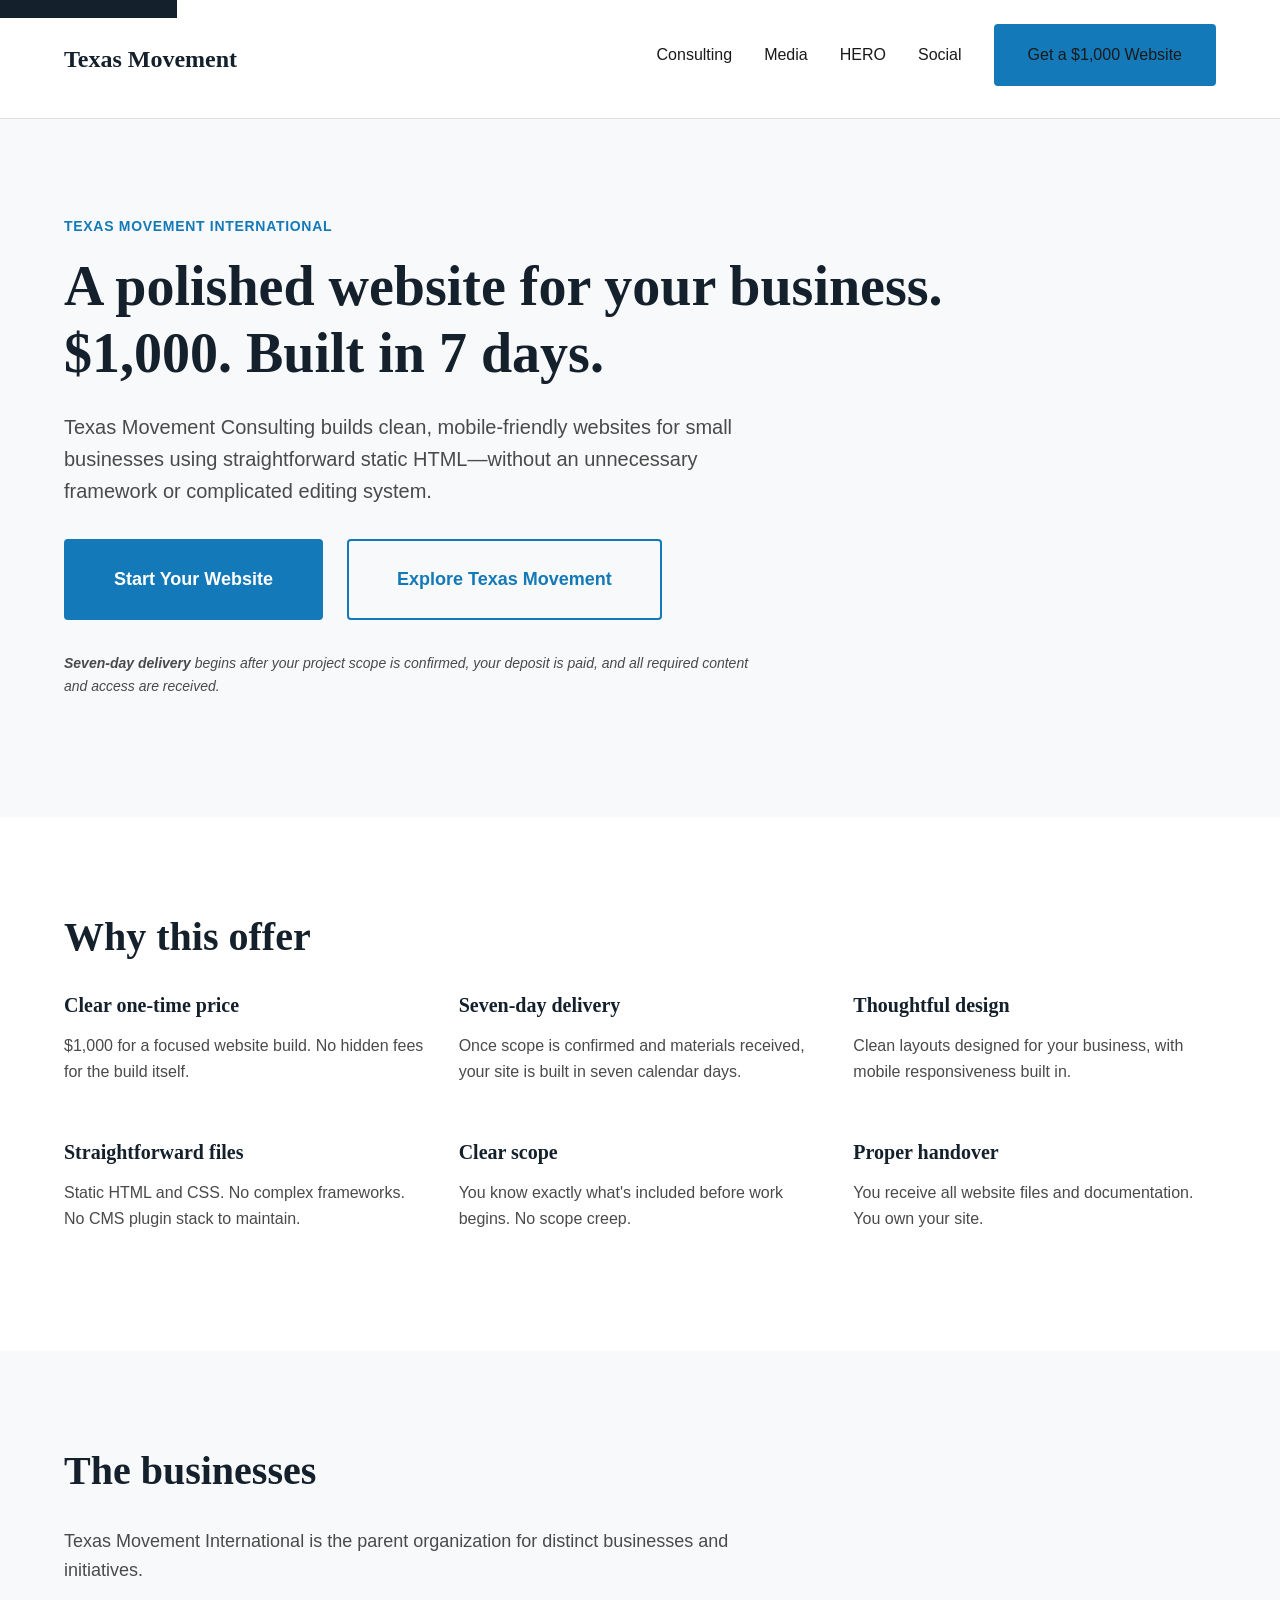
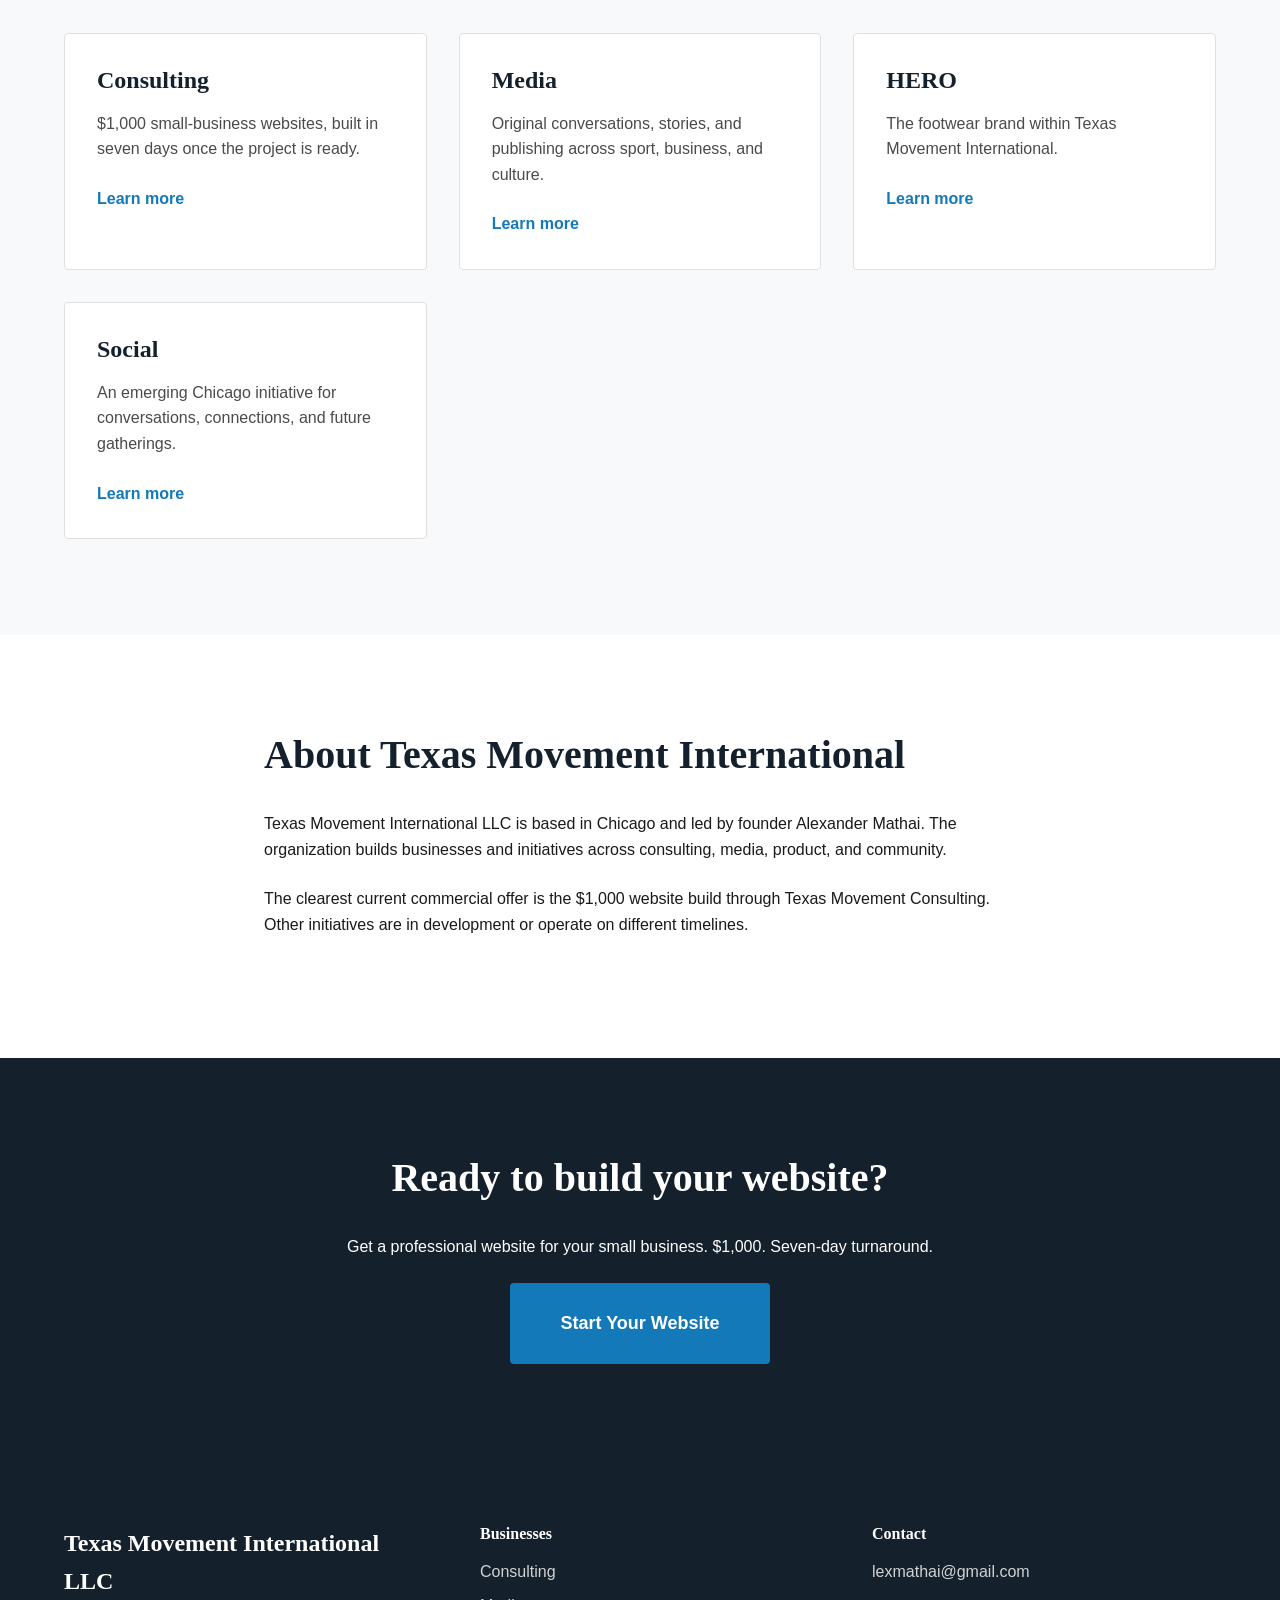
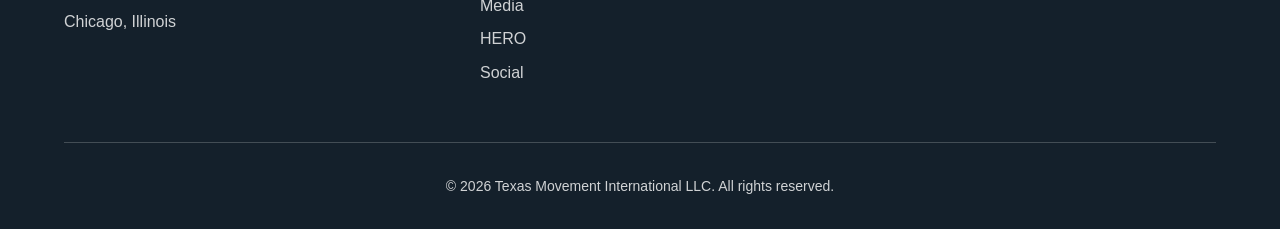
==== commit ef7b2e8d: "Update contact email in footer section" ====
--- a/index.html
+++ b/index.html
@@ -149,7 +149,7 @@
           <div class="footer-section">
             <h4>Contact</h4>
             <ul>
-              <li><a href="mailto:contact@texasmovement.com">contact@texasmovement.com</a></li>
+              <li><a href="mailto:lexmathai@gmail.com">lexmathai@gmail.com</a></li>
             </ul>
           </div>
         </div>
--- a/assets/css/styles.css
+++ b/assets/css/styles.css
@@ -0,0 +1,866 @@
+/* Reset and Base */
+* {
+  margin: 0;
+  padding: 0;
+  box-sizing: border-box;
+}
+
+:root {
+  --color-primary: #14202B;
+  --color-secondary: #1479B8;
+  --color-accent: #C8102E;
+  --color-text: #1a1a1a;
+  --color-text-light: #4a4a4a;
+  --color-bg: #ffffff;
+  --color-bg-alt: #f8f9fa;
+  --color-border: #e0e0e0;
+  --color-success: #1a7a3d;
+  --color-error: #a61b1b;
+  
+  --font-primary: -apple-system, BlinkMacSystemFont, 'Segoe UI', Roboto, 'Helvetica Neue', Arial, sans-serif;
+  --font-display: Georgia, 'Times New Roman', serif;
+  
+  --spacing-xs: 0.5rem;
+  --spacing-sm: 1rem;
+  --spacing-md: 1.5rem;
+  --spacing-lg: 2rem;
+  --spacing-xl: 3rem;
+  --spacing-2xl: 4rem;
+  --spacing-3xl: 6rem;
+  
+  --max-width: 1200px;
+  --max-width-narrow: 800px;
+  
+  --transition: 200ms ease;
+}
+
+html {
+  font-size: 16px;
+  scroll-behavior: smooth;
+}
+
+@media (prefers-reduced-motion: reduce) {
+  html {
+    scroll-behavior: auto;
+  }
+  * {
+    animation-duration: 0.01ms !important;
+    animation-iteration-count: 1 !important;
+    transition-duration: 0.01ms !important;
+  }
+}
+
+body {
+  font-family: var(--font-primary);
+  color: var(--color-text);
+  background: var(--color-bg);
+  line-height: 1.6;
+  -webkit-font-smoothing: antialiased;
+  -moz-osx-font-smoothing: grayscale;
+}
+
+/* Typography */
+h1, h2, h3, h4, h5, h6 {
+  font-family: var(--font-display);
+  font-weight: 700;
+  line-height: 1.2;
+  color: var(--color-primary);
+}
+
+h1 {
+  font-size: clamp(2rem, 5vw, 3.5rem);
+  margin-bottom: var(--spacing-md);
+}
+
+h2 {
+  font-size: clamp(1.75rem, 4vw, 2.5rem);
+  margin-bottom: var(--spacing-lg);
+}
+
+h3 {
+  font-size: clamp(1.25rem, 3vw, 1.75rem);
+  margin-bottom: var(--spacing-sm);
+}
+
+h4 {
+  font-size: 1.25rem;
+  margin-bottom: var(--spacing-sm);
+}
+
+p {
+  margin-bottom: var(--spacing-md);
+}
+
+a {
+  color: var(--color-secondary);
+  text-decoration: none;
+  transition: color var(--transition);
+}
+
+a:hover {
+  color: var(--color-primary);
+}
+
+a:focus {
+  outline: 3px solid var(--color-secondary);
+  outline-offset: 2px;
+}
+
+ul, ol {
+  margin-left: var(--spacing-lg);
+  margin-bottom: var(--spacing-md);
+}
+
+li {
+  margin-bottom: var(--spacing-xs);
+}
+
+/* Layout */
+.container {
+  max-width: var(--max-width);
+  margin: 0 auto;
+  padding: 0 var(--spacing-md);
+}
+
+.container-narrow {
+  max-width: var(--max-width-narrow);
+}
+
+/* Skip Link */
+.skip-link {
+  position: absolute;
+  top: -40px;
+  left: 0;
+  background: var(--color-primary);
+  color: var(--color-bg);
+  padding: var(--spacing-sm);
+  text-decoration: none;
+  z-index: 100;
+}
+
+.skip-link:focus {
+  top: 0;
+}
+
+/* Header */
+.site-header {
+  background: var(--color-bg);
+  border-bottom: 1px solid var(--color-border);
+  position: sticky;
+  top: 0;
+  z-index: 50;
+}
+
+.header-content {
+  display: flex;
+  align-items: center;
+  justify-content: space-between;
+  padding: var(--spacing-md) 0;
+}
+
+.brand-mark {
+  font-family: var(--font-display);
+  font-size: 1.5rem;
+  font-weight: 700;
+  color: var(--color-primary);
+  text-decoration: none;
+}
+
+.brand-mark:hover {
+  color: var(--color-secondary);
+}
+
+.mobile-nav-toggle {
+  display: none;
+  flex-direction: column;
+  gap: 4px;
+  background: none;
+  border: none;
+  cursor: pointer;
+  padding: var(--spacing-xs);
+}
+
+.mobile-nav-toggle span {
+  width: 24px;
+  height: 2px;
+  background: var(--color-primary);
+  transition: all var(--transition);
+}
+
+.primary-nav ul {
+  list-style: none;
+  margin: 0;
+  display: flex;
+  gap: var(--spacing-lg);
+  align-items: center;
+}
+
+.primary-nav a {
+  color: var(--color-text);
+  font-weight: 500;
+  text-decoration: none;
+  transition: color var(--transition);
+}
+
+.primary-nav a:hover,
+.primary-nav a[aria-current="page"] {
+  color: var(--color-secondary);
+}
+
+@media (max-width: 768px) {
+  .mobile-nav-toggle {
+    display: flex;
+  }
+
+  .primary-nav {
+    position: fixed;
+    top: 73px;
+    left: 0;
+    right: 0;
+    background: var(--color-bg);
+    border-bottom: 1px solid var(--color-border);
+    padding: var(--spacing-lg);
+    transform: translateY(-100%);
+    opacity: 0;
+    pointer-events: none;
+    transition: all var(--transition);
+  }
+
+  .primary-nav.is-open {
+    transform: translateY(0);
+    opacity: 1;
+    pointer-events: all;
+  }
+
+  .primary-nav ul {
+    flex-direction: column;
+    gap: var(--spacing-md);
+  }
+
+  .primary-nav li {
+    width: 100%;
+  }
+
+  .primary-nav a {
+    display: block;
+    padding: var(--spacing-sm);
+  }
+}
+
+/* Buttons */
+.btn {
+  display: inline-block;
+  padding: var(--spacing-sm) var(--spacing-lg);
+  font-weight: 600;
+  text-align: center;
+  text-decoration: none;
+  border: 2px solid transparent;
+  border-radius: 4px;
+  cursor: pointer;
+  transition: all var(--transition);
+  font-size: 1rem;
+}
+
+.btn:hover {
+  transform: translateY(-2px);
+}
+
+.btn:active {
+  transform: translateY(0);
+}
+
+.btn-primary {
+  background: var(--color-secondary);
+  color: var(--color-bg);
+  border-color: var(--color-secondary);
+}
+
+.btn-primary:hover {
+  background: var(--color-primary);
+  border-color: var(--color-primary);
+  color: var(--color-bg);
+}
+
+.btn-secondary {
+  background: transparent;
+  color: var(--color-secondary);
+  border-color: var(--color-secondary);
+}
+
+.btn-secondary:hover {
+  background: var(--color-secondary);
+  color: var(--color-bg);
+}
+
+.btn-large {
+  padding: var(--spacing-md) var(--spacing-xl);
+  font-size: 1.125rem;
+}
+
+/* Hero Section */
+.hero {
+  padding: var(--spacing-3xl) 0;
+  background: var(--color-bg-alt);
+}
+
+.eyebrow {
+  font-size: 0.875rem;
+  font-weight: 600;
+  text-transform: uppercase;
+  letter-spacing: 0.05em;
+  color: var(--color-secondary);
+  margin-bottom: var(--spacing-sm);
+}
+
+.hero-support {
+  font-size: 1.25rem;
+  color: var(--color-text-light);
+  max-width: 700px;
+  margin-bottom: var(--spacing-lg);
+}
+
+.hero-actions {
+  display: flex;
+  gap: var(--spacing-md);
+  flex-wrap: wrap;
+  margin-bottom: var(--spacing-lg);
+}
+
+.hero-note {
+  font-size: 0.875rem;
+  color: var(--color-text-light);
+  font-style: italic;
+  max-width: 700px;
+}
+
+/* Sections */
+.section {
+  padding: var(--spacing-3xl) 0;
+}
+
+.section-alt {
+  background: var(--color-bg-alt);
+}
+
+.section-intro {
+  font-size: 1.125rem;
+  color: var(--color-text-light);
+  max-width: 700px;
+  margin-bottom: var(--spacing-xl);
+}
+
+.section-cta {
+  background: var(--color-primary);
+  color: var(--color-bg);
+  text-align: center;
+}
+
+.section-cta h2,
+.section-cta p {
+  color: var(--color-bg);
+}
+
+/* Features Grid */
+.features-grid {
+  display: grid;
+  grid-template-columns: repeat(auto-fit, minmax(280px, 1fr));
+  gap: var(--spacing-lg);
+}
+
+.feature h3 {
+  font-size: 1.25rem;
+  margin-bottom: var(--spacing-sm);
+}
+
+.feature p {
+  color: var(--color-text-light);
+}
+
+/* Cards Grid */
+.cards-grid {
+  display: grid;
+  grid-template-columns: repeat(auto-fit, minmax(280px, 1fr));
+  gap: var(--spacing-lg);
+}
+
+.card {
+  background: var(--color-bg);
+  border: 1px solid var(--color-border);
+  padding: var(--spacing-lg);
+  border-radius: 4px;
+  transition: all var(--transition);
+}
+
+.card:hover {
+  border-color: var(--color-secondary);
+  box-shadow: 0 4px 12px rgba(0, 0, 0, 0.1);
+}
+
+.card h3 {
+  font-size: 1.5rem;
+  margin-bottom: var(--spacing-sm);
+}
+
+.card p {
+  color: var(--color-text-light);
+  margin-bottom: var(--spacing-md);
+}
+
+.card-link {
+  font-weight: 600;
+  color: var(--color-secondary);
+}
+
+.card-link:hover {
+  color: var(--color-primary);
+}
+
+/* Inclusions Grid */
+.inclusions-grid {
+  display: grid;
+  grid-template-columns: repeat(auto-fit, minmax(280px, 1fr));
+  gap: var(--spacing-lg);
+}
+
+.inclusion {
+  background: var(--color-bg);
+  padding: var(--spacing-lg);
+  border-left: 4px solid var(--color-secondary);
+}
+
+.inclusion h3 {
+  font-size: 1.25rem;
+  margin-bottom: var(--spacing-sm);
+}
+
+.inclusion p {
+  color: var(--color-text-light);
+}
+
+/* Timeline */
+.timeline-start {
+  background: var(--color-bg);
+  padding: var(--spacing-lg);
+  border-radius: 4px;
+  margin-bottom: var(--spacing-xl);
+}
+
+.timeline-start h3 {
+  margin-bottom: var(--spacing-sm);
+}
+
+.timeline-requirements {
+  list-style: none;
+  margin-left: 0;
+}
+
+.timeline-requirements li {
+  padding-left: var(--spacing-lg);
+  position: relative;
+  margin-bottom: var(--spacing-sm);
+}
+
+.timeline-requirements li::before {
+  content: "✓";
+  position: absolute;
+  left: 0;
+  color: var(--color-success);
+  font-weight: 700;
+}
+
+.timeline-steps {
+  display: grid;
+  gap: var(--spacing-lg);
+  margin-bottom: var(--spacing-xl);
+}
+
+.timeline-step {
+  display: flex;
+  gap: var(--spacing-lg);
+  align-items: flex-start;
+}
+
+.step-number {
+  flex-shrink: 0;
+  width: 48px;
+  height: 48px;
+  background: var(--color-secondary);
+  color: var(--color-bg);
+  border-radius: 50%;
+  display: flex;
+  align-items: center;
+  justify-content: center;
+  font-weight: 700;
+  font-size: 1.25rem;
+}
+
+.step-content h3 {
+  margin-bottom: var(--spacing-xs);
+}
+
+.step-content p {
+  color: var(--color-text-light);
+  margin: 0;
+}
+
+.timeline-notes {
+  background: var(--color-bg);
+  padding: var(--spacing-lg);
+  border-radius: 4px;
+  border-left: 4px solid var(--color-accent);
+}
+
+.timeline-notes h3 {
+  margin-bottom: var(--spacing-sm);
+}
+
+.timeline-notes ul {
+  margin-left: var(--spacing-lg);
+  color: var(--color-text-light);
+}
+
+/* Pricing */
+.price-card {
+  text-align: center;
+  background: var(--color-bg);
+  padding: var(--spacing-2xl);
+  border: 2px solid var(--color-secondary);
+  border-radius: 4px;
+  margin-bottom: var(--spacing-xl);
+}
+
+.price-amount {
+  font-size: 4rem;
+  font-weight: 700;
+  color: var(--color-secondary);
+  margin-bottom: var(--spacing-xs);
+}
+
+.price-label {
+  font-size: 1.25rem;
+  color: var(--color-text-light);
+}
+
+.pricing-details h3 {
+  margin-top: var(--spacing-lg);
+  margin-bottom: var(--spacing-sm);
+}
+
+.pricing-details ul {
+  color: var(--color-text-light);
+}
+
+/* Two Column */
+.two-column {
+  display: grid;
+  grid-template-columns: repeat(auto-fit, minmax(300px, 1fr));
+  gap: var(--spacing-xl);
+}
+
+.two-column h3 {
+  margin-bottom: var(--spacing-sm);
+}
+
+.two-column ul {
+  color: var(--color-text-light);
+}
+
+/* Exclusions */
+.exclusions-list {
+  list-style: none;
+  margin-left: 0;
+}
+
+.exclusions-list li {
+  padding-left: var(--spacing-lg);
+  position: relative;
+  margin-bottom: var(--spacing-sm);
+  color: var(--color-text-light);
+}
+
+.exclusions-list li::before {
+  content: "✗";
+  position: absolute;
+  left: 0;
+  color: var(--color-accent);
+  font-weight: 700;
+}
+
+/* FAQ */
+.faq-list {
+  display: grid;
+  gap: var(--spacing-lg);
+}
+
+.faq-item h3 {
+  font-size: 1.25rem;
+  margin-bottom: var(--spacing-sm);
+}
+
+.faq-item p {
+  color: var(--color-text-light);
+  margin: 0;
+}
+
+/* Forms */
+.inquiry-form {
+  background: var(--color-bg);
+  padding: var(--spacing-xl);
+  border: 1px solid var(--color-border);
+  border-radius: 4px;
+}
+
+.form-group {
+  margin-bottom: var(--spacing-md);
+}
+
+.form-group label {
+  display: block;
+  font-weight: 600;
+  margin-bottom: var(--spacing-xs);
+}
+
+.form-group input,
+.form-group select,
+.form-group textarea {
+  width: 100%;
+  padding: var(--spacing-sm);
+  border: 1px solid var(--color-border);
+  border-radius: 4px;
+  font-family: var(--font-primary);
+  font-size: 1rem;
+  transition: border-color var(--transition);
+}
+
+.form-group input:focus,
+.form-group select:focus,
+.form-group textarea:focus {
+  outline: none;
+  border-color: var(--color-secondary);
+}
+
+.checkbox-label {
+  display: flex;
+  align-items: flex-start;
+  gap: var(--spacing-sm);
+  cursor: pointer;
+}
+
+.checkbox-label input[type="checkbox"] {
+  width: auto;
+  margin-top: 4px;
+}
+
+.form-note-text {
+  font-size: 0.875rem;
+  color: var(--color-text-light);
+  margin-top: var(--spacing-xs);
+  margin-left: calc(var(--spacing-sm) + 20px);
+}
+
+.form-actions {
+  margin-top: var(--spacing-lg);
+}
+
+.form-status {
+  margin-top: var(--spacing-md);
+  padding: var(--spacing-sm);
+  border-radius: 4px;
+  font-weight: 600;
+}
+
+.form-status.success {
+  background: #e6f4ea;
+  color: var(--color-success);
+  border: 1px solid var(--color-success);
+}
+
+.form-status.error {
+  background: #fce8e8;
+  color: var(--color-error);
+  border: 1px solid var(--color-error);
+}
+
+.form-note {
+  margin-top: var(--spacing-md);
+  padding: var(--spacing-sm);
+  background: var(--color-bg-alt);
+  border-radius: 4px;
+  font-size: 0.875rem;
+  color: var(--color-text-light);
+}
+
+.form-note p {
+  margin: 0;
+}
+
+/* CTA Box */
+.cta-box {
+  margin-top: var(--spacing-xl);
+  text-align: center;
+}
+
+/* Participation Types */
+.participation-types {
+  display: grid;
+  gap: var(--spacing-lg);
+  margin: var(--spacing-xl) 0;
+}
+
+.participation-type {
+  background: var(--color-bg-alt);
+  padding: var(--spacing-lg);
+  border-radius: 4px;
+}
+
+.participation-type h3 {
+  font-size: 1.25rem;
+  margin-bottom: var(--spacing-sm);
+}
+
+.participation-type p {
+  color: var(--color-text-light);
+  margin: 0;
+}
+
+/* Media Coming Soon */
+.media-coming-soon {
+  background: var(--color-bg);
+  padding: var(--spacing-2xl);
+  border: 2px dashed var(--color-border);
+  border-radius: 4px;
+  text-align: center;
+  color: var(--color-text-light);
+}
+
+/* Comparison Cards */
+.comparison-card {
+  background: var(--color-bg);
+  padding: var(--spacing-lg);
+  border: 1px solid var(--color-border);
+  border-radius: 4px;
+}
+
+.comparison-card h3 {
+  margin-bottom: var(--spacing-sm);
+}
+
+.comparison-card p {
+  color: var(--color-text-light);
+  margin-bottom: var(--spacing-sm);
+}
+
+.distinction-note {
+  margin-top: var(--spacing-xl);
+  padding: var(--spacing-lg);
+  background: var(--color-bg);
+  border-left: 4px solid var(--color-secondary);
+  border-radius: 4px;
+}
+
+.distinction-note p {
+  margin: 0;
+  color: var(--color-text-light);
+}
+
+/* Footer */
+.site-footer {
+  background: var(--color-primary);
+  color: var(--color-bg);
+  padding: var(--spacing-2xl) 0 var(--spacing-lg);
+}
+
+.footer-content {
+  display: grid;
+  grid-template-columns: 1fr 2fr;
+  gap: var(--spacing-xl);
+  margin-bottom: var(--spacing-xl);
+}
+
+@media (max-width: 768px) {
+  .footer-content {
+    grid-template-columns: 1fr;
+  }
+}
+
+.footer-company {
+  font-family: var(--font-display);
+  font-size: 1.5rem;
+  font-weight: 700;
+  margin-bottom: var(--spacing-xs);
+}
+
+.footer-location {
+  color: rgba(255, 255, 255, 0.8);
+  margin: 0;
+}
+
+.footer-nav {
+  display: grid;
+  grid-template-columns: repeat(auto-fit, minmax(200px, 1fr));
+  gap: var(--spacing-xl);
+}
+
+.footer-section h4 {
+  color: var(--color-bg);
+  font-size: 1rem;
+  margin-bottom: var(--spacing-sm);
+}
+
+.footer-section ul {
+  list-style: none;
+  margin: 0;
+}
+
+.footer-section li {
+  margin-bottom: var(--spacing-xs);
+}
+
+.footer-section a {
+  color: rgba(255, 255, 255, 0.8);
+  text-decoration: none;
+  transition: color var(--transition);
+}
+
+.footer-section a:hover {
+  color: var(--color-bg);
+}
+
+.footer-bottom {
+  padding-top: var(--spacing-lg);
+  border-top: 1px solid rgba(255, 255, 255, 0.2);
+  text-align: center;
+}
+
+.footer-bottom p {
+  color: rgba(255, 255, 255, 0.8);
+  margin: 0;
+  font-size: 0.875rem;
+}
+
+/* Responsive */
+@media (max-width: 768px) {
+  .hero {
+    padding: var(--spacing-2xl) 0;
+  }
+
+  .section {
+    padding: var(--spacing-2xl) 0;
+  }
+
+  .hero-actions {
+    flex-direction: column;
+  }
+
+  .hero-actions .btn {
+    width: 100%;
+  }
+
+  .price-amount {
+    font-size: 3rem;
+  }
+
+  .two-column {
+    grid-template-columns: 1fr;
+  }
+}
